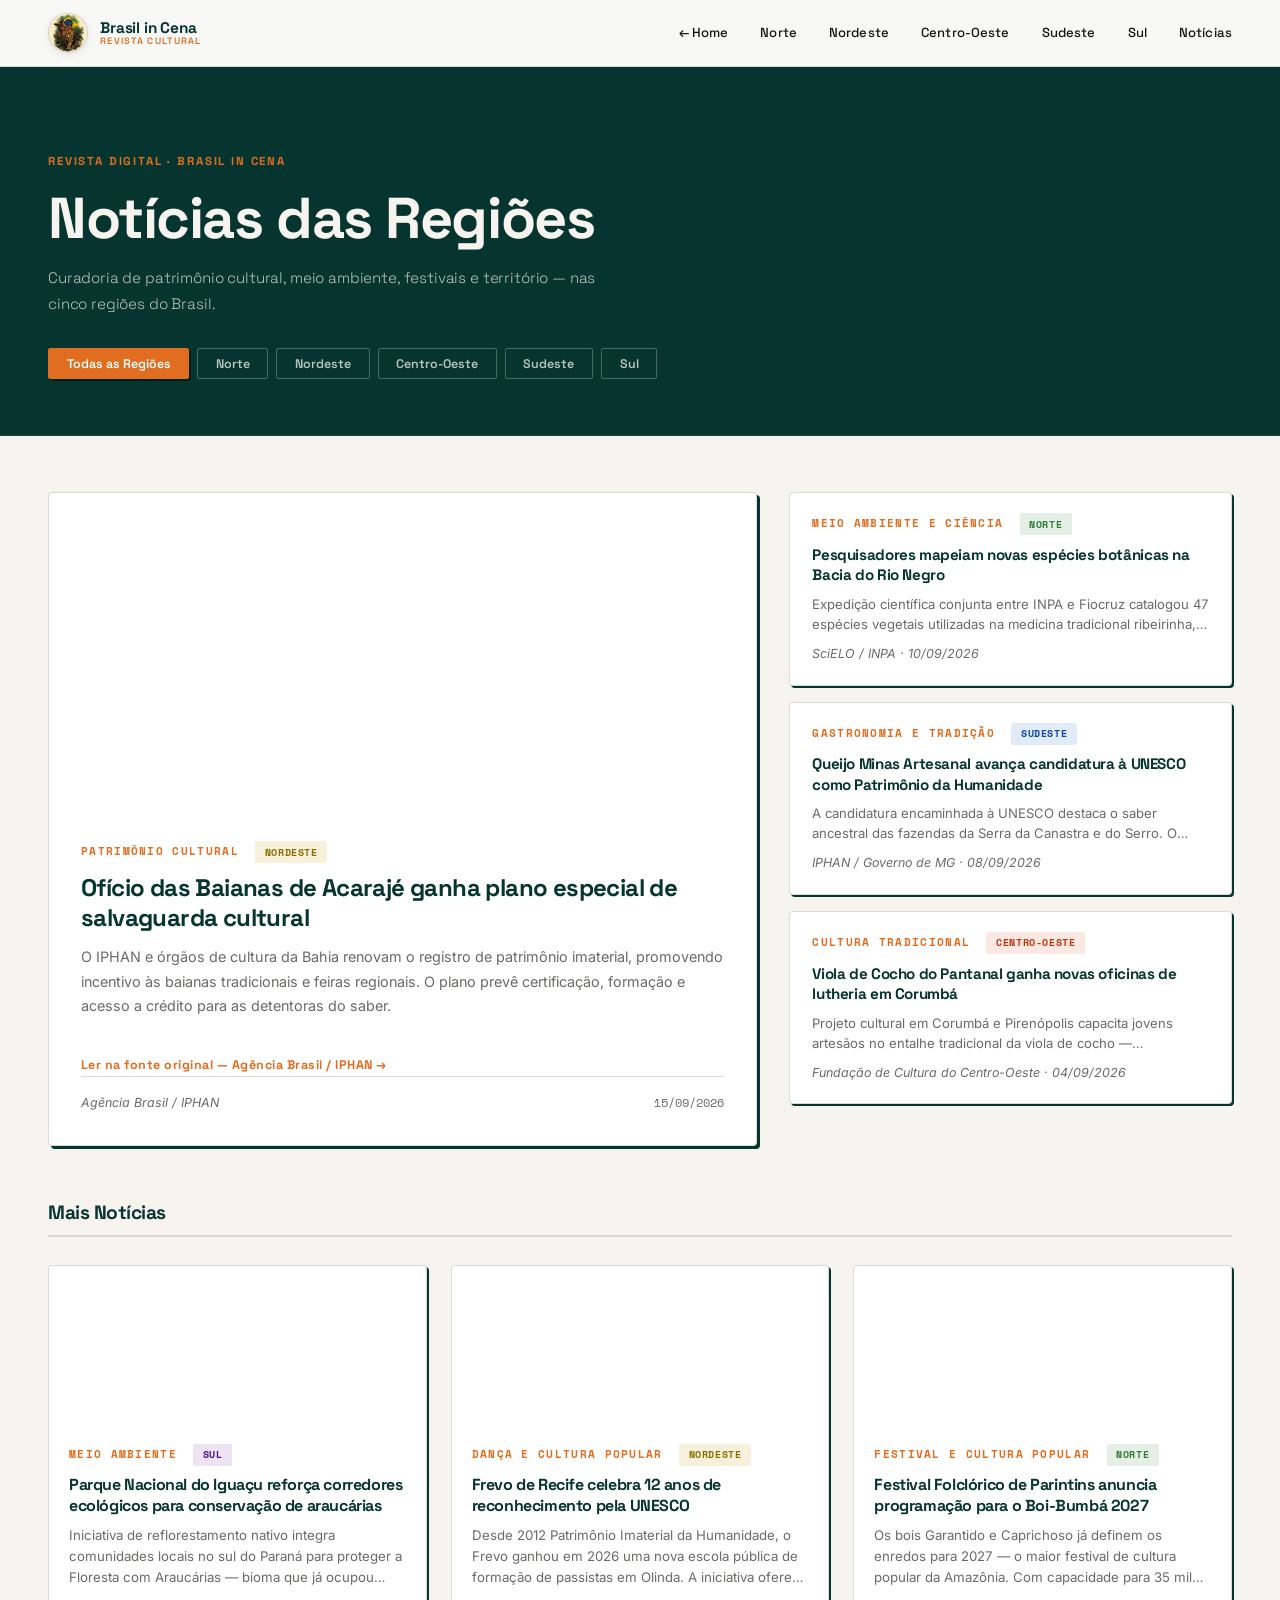
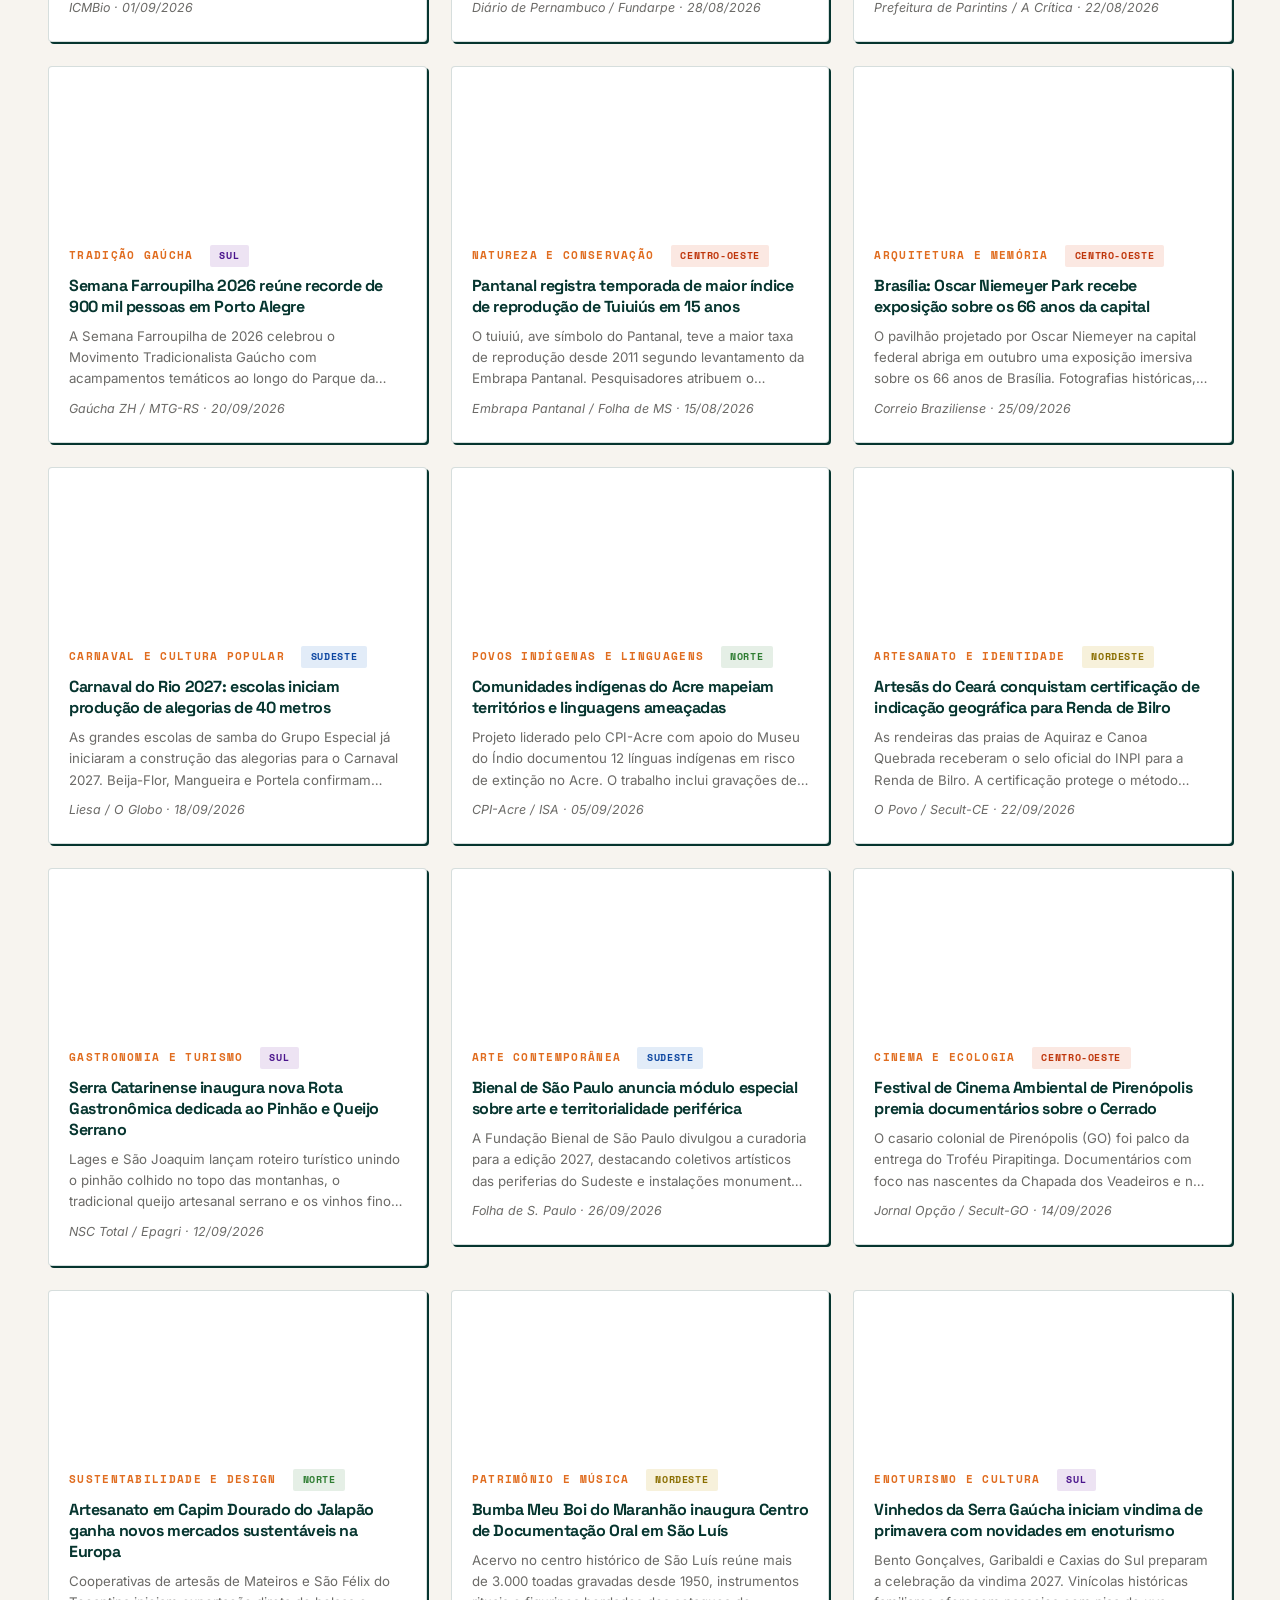
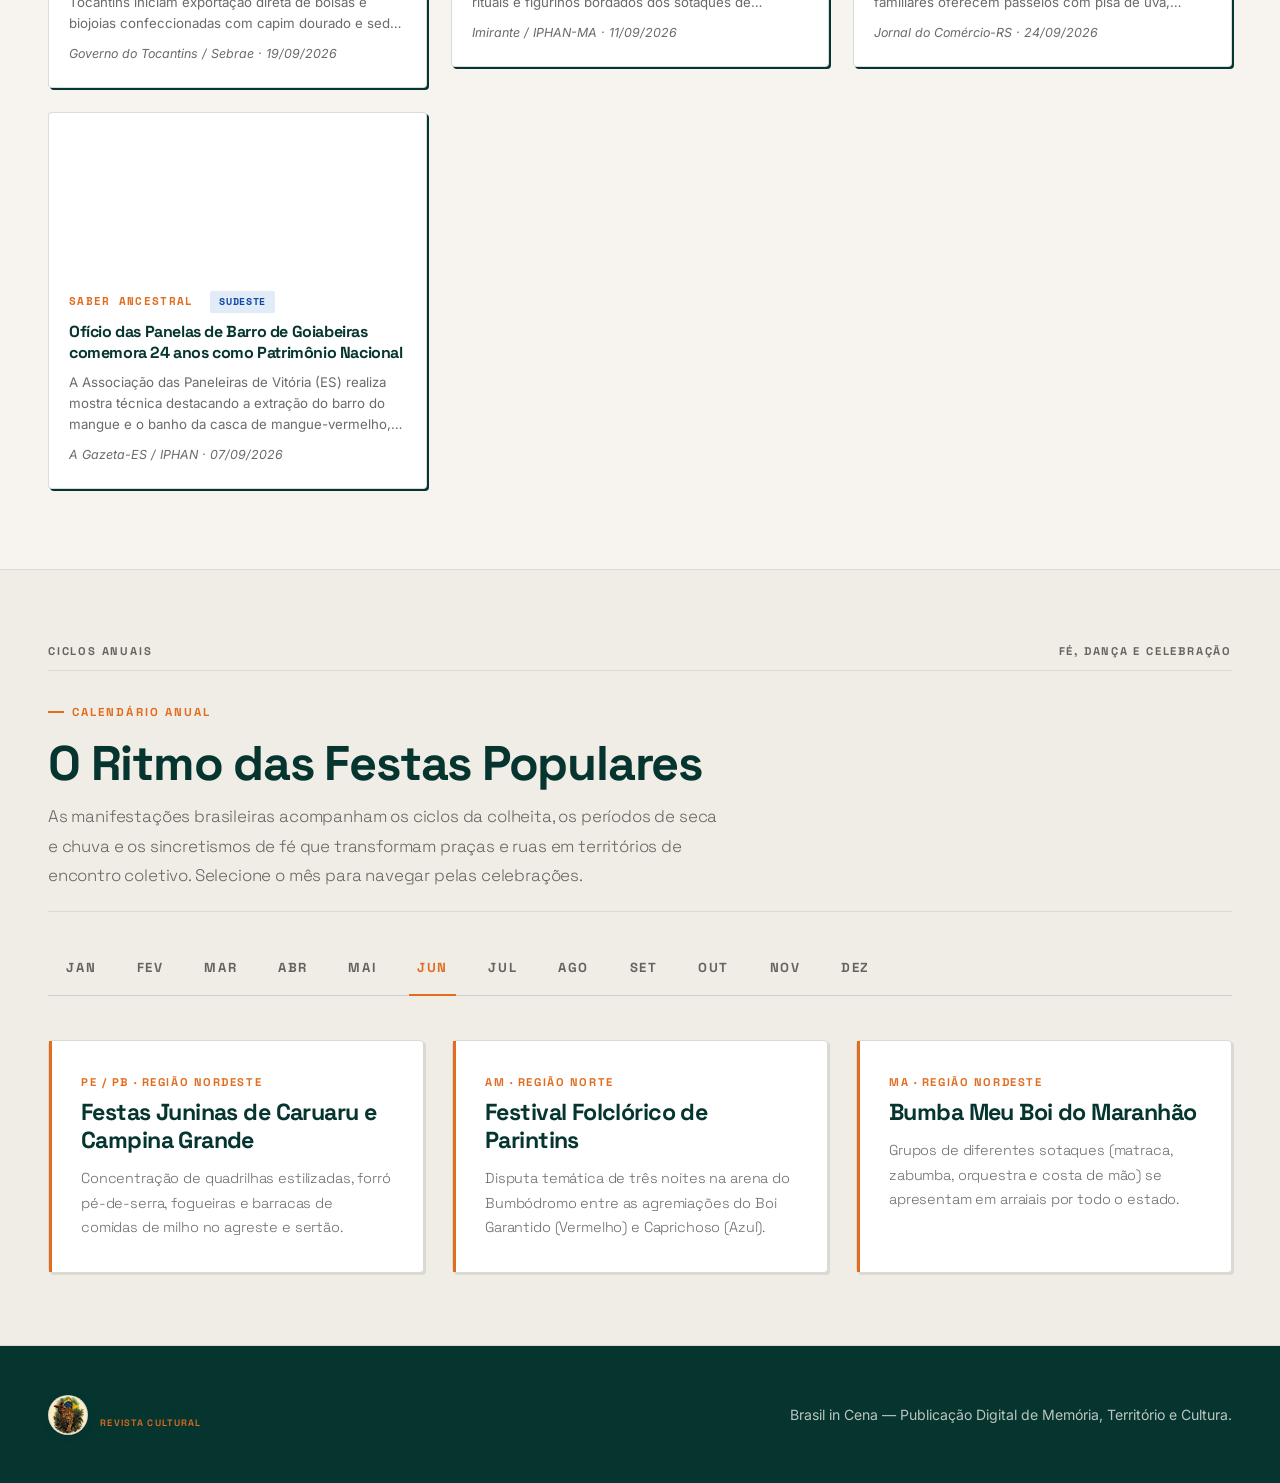
==== noticias.html @ f86ec86a "feat: integra audios reais no Ensaio Sonoro, refina estetica editorial e limpa arquivos obsoletos" ====
<!DOCTYPE html>
<html lang="pt-BR">
<head>
    <meta charset="UTF-8">
    <meta name="viewport" content="width=device-width, initial-scale=1.0">
    <title>Notícias Regionais — Brasil in Cena</title>
    <meta name="description" content="Curadoria de notícias sobre cultura, patrimônio imaterial, natureza e território nas 5 regiões do Brasil.">

    <link rel="preconnect" href="https://fonts.googleapis.com">
    <link rel="preconnect" href="https://fonts.gstatic.com" crossorigin>
    <link href="https://fonts.googleapis.com/css2?family=Inter:ital,wght@0,300;0,400;0,500;0,600;1,400&family=Newsreader:ital,opsz,wght@0,6..72,400;0,6..72,500;0,6..72,600;0,6..72,700;1,6..72,400;1,6..72,600&family=Space+Grotesk:wght@400;500;600;700&family=Space+Mono:ital,wght@0,400;0,700;1,400&display=swap" rel="stylesheet">

    <link rel="stylesheet" href="css/main.css">
    <style>
        /* ── Estilos específicos da página de Notícias ── */
        .noticias-hero {
            background-color: var(--color-darkgreen);
            color: var(--color-offwhite);
            padding: 5rem 0 3.5rem;
            border-bottom: 1px solid rgba(255,255,255,0.08);
        }
        .noticias-hero .kicker { color: var(--color-accent); }
        .noticias-hero h1 {
            font-family: var(--font-serif);
            font-size: clamp(2.4rem, 4.5vw, 3.8rem);
            font-weight: 400;
            line-height: 1.05;
            margin: 0.5rem 0 1rem;
        }
        .noticia-card-hero h2 {
            font-family: var(--font-serif);
            font-size: 1.6rem;
            font-weight: 500;
            color: var(--color-darkgreen);
            line-height: 1.25;
            margin-bottom: 0.8rem;
        }
        .noticia-card h3 {
            font-family: var(--font-serif);
            font-size: 1.25rem;
            font-weight: 500;
            color: var(--color-darkgreen);
            line-height: 1.3;
            margin-bottom: 0.6rem;
        }
        .noticias-hero p { color: var(--text-muted-light); max-width: 580px; line-height: 1.7; }

        /* Filtros */
        .filter-bar {
            display: flex;
            gap: 0.5rem;
            flex-wrap: wrap;
            margin-top: 2rem;
        }
        .filter-btn {
            padding: 0.4rem 1.1rem;
            border-radius: var(--radius-sm);
            border: 1px solid rgba(255,255,255,0.25);
            background: transparent;
            color: var(--text-muted-light);
            font-family: var(--font-heading);
            font-size: 0.78rem;
            font-weight: 600;
            cursor: pointer;
            transition: all var(--transition-fast);
        }
        .filter-btn:hover,
        .filter-btn.active {
            background: var(--color-accent);
            border-color: var(--color-accent);
            color: #fff;
            box-shadow: 2px 2px 0 rgba(0,0,0,0.4);
        }

        /* Grid de notícias */
        .noticias-main { padding: 3.5rem 0 5rem; }

        .noticias-destaque-grid {
            display: grid;
            grid-template-columns: 1.6fr 1fr;
            gap: 2rem;
            margin-bottom: 3.5rem;
        }

        /* Card destaque grande */
        .noticia-card-hero {
            background: var(--color-white);
            border-radius: var(--radius-card);
            overflow: hidden;
            border: var(--border-tactile);
            box-shadow: var(--shadow-tactile);
            transition: all var(--transition-fast);
            display: flex;
            flex-direction: column;
        }
        .noticia-card-hero:hover { box-shadow: 6px 6px 0 var(--color-darkgreen); transform: translate(-3px, -3px); }
        .noticia-card-hero .card-img {
            width: 100%;
            height: 320px;
            object-fit: cover;
        }
        .noticia-card-hero .card-body { padding: 1.75rem 2rem 2rem; flex: 1; display: flex; flex-direction: column; }
        .card-tag {
            font-family: var(--font-mono);
            font-size: 0.68rem;
            font-weight: 700;
            letter-spacing: 0.12em;
            text-transform: uppercase;
            color: var(--color-accent);
            margin-bottom: 0.6rem;
        }
        .card-region-badge {
            display: inline-block;
            padding: 0.15rem 0.6rem;
            border-radius: var(--radius-sm);
            font-family: var(--font-mono);
            font-size: 0.65rem;
            font-weight: 700;
            letter-spacing: 0.06em;
            text-transform: uppercase;
            margin-left: 0.5rem;
            vertical-align: middle;
        }
        .noticia-card-hero h2 {
            font-size: 1.5rem;
            color: var(--color-darkgreen);
            line-height: 1.25;
            margin-bottom: 0.8rem;
        }
        .noticia-card-hero p {
            font-size: 0.9rem;
            color: var(--text-muted-dark);
            line-height: 1.7;
            flex: 1;
            margin-bottom: 1.25rem;
        }
        .card-footer-meta {
            display: flex;
            align-items: center;
            justify-content: space-between;
            border-top: 1px solid var(--color-border-light);
            padding-top: 1rem;
            margin-top: auto;
        }
        .card-source { font-size: 0.78rem; color: var(--text-muted-dark); font-style: italic; }
        .card-date { font-family: var(--font-mono); font-size: 0.72rem; color: var(--text-muted-dark); }
        .card-link {
            display: inline-flex;
            align-items: center;
            gap: 0.4rem;
            font-family: var(--font-heading);
            font-size: 0.78rem;
            font-weight: 700;
            color: var(--color-accent);
            text-decoration: none;
            letter-spacing: 0.04em;
            margin-top: 1rem;
        }
        .card-link:hover { text-decoration: underline; }

        /* Feed lateral do destaque */
        .noticias-feed-lateral { display: flex; flex-direction: column; gap: 1rem; }
        .noticia-feed-card {
            background: var(--color-white);
            border: var(--border-tactile);
            border-radius: var(--radius-card);
            padding: 1.25rem 1.4rem;
            box-shadow: var(--shadow-tactile-sm);
            transition: all var(--transition-fast);
            cursor: pointer;
        }
        .noticia-feed-card:hover { border-color: var(--color-accent); box-shadow: 4px 4px 0 var(--color-accent); transform: translate(-2px, -2px); }
        .noticia-feed-card h3 { font-size: 0.95rem; color: var(--color-darkgreen); margin: 0.4rem 0 0.5rem; line-height: 1.35; }
        .noticia-feed-card p { font-size: 0.82rem; color: var(--text-muted-dark); line-height: 1.55; display: -webkit-box; -webkit-line-clamp: 2; -webkit-box-orient: vertical; overflow: hidden; }

        /* Grid de cards secundários */
        .noticias-section-title {
            font-size: 1.2rem;
            color: var(--color-darkgreen);
            border-bottom: 2px solid var(--color-border-light);
            padding-bottom: 0.75rem;
            margin-bottom: 1.75rem;
        }
        .noticias-secondary-grid {
            display: grid;
            grid-template-columns: repeat(auto-fill, minmax(300px, 1fr));
            gap: 1.5rem;
        }
        .noticia-card-sm {
            background: var(--color-white);
            border: var(--border-tactile);
            border-radius: var(--radius-card);
            overflow: hidden;
            box-shadow: var(--shadow-tactile-sm);
            transition: all var(--transition-fast);
        }
        .noticia-card-sm:hover { box-shadow: 5px 5px 0 var(--color-darkgreen); transform: translate(-3px, -3px); }
        .noticia-card-sm .card-img-sm {
            width: 100%;
            height: 160px;
            object-fit: cover;
        }
        .noticia-card-sm .card-body-sm { padding: 1.1rem 1.25rem 1.4rem; }
        .noticia-card-sm h3 { font-size: 1rem; color: var(--color-darkgreen); margin: 0.3rem 0 0.5rem; line-height: 1.3; }
        .noticia-card-sm p { font-size: 0.83rem; color: var(--text-muted-dark); line-height: 1.6; display: -webkit-box; -webkit-line-clamp: 3; -webkit-box-orient: vertical; overflow: hidden; }

        /* Cores por região */
        .badge-norte { background: rgba(46,125,50,0.12); color: #2E7D32; }
        .badge-nordeste { background: rgba(196,155,0,0.14); color: #8a6e00; }
        .badge-centro-oeste { background: rgba(216,67,21,0.12); color: #bf360c; }
        .badge-sudeste { background: rgba(21,101,192,0.12); color: #0d47a1; }
        .badge-sul { background: rgba(106,27,154,0.12); color: #4a148c; }

        /* Estado vazio */
        .empty-state {
            text-align: center;
            padding: 4rem 2rem;
            color: var(--text-muted-dark);
        }

        /* Responsive */
        @media (max-width: 900px) {
            .noticias-destaque-grid { grid-template-columns: 1fr; }
            .noticias-feed-lateral { flex-direction: row; flex-wrap: wrap; }
            .noticia-feed-card { flex: 1 1 260px; }
        }
        @media (max-width: 600px) {
            .noticias-hero { padding: 3.5rem 0 2.5rem; }
            .noticias-hero h1 { font-size: 1.8rem; }
        }
    </style>
</head>
<body class="bg-offwhite">

    <header class="site-header">
        <div class="container header-inner">
            <a href="index.html" class="brand-logo">
                <div class="brand-logo-emblem">
                    <img src="assets/img/logo.jpg" alt="Brasil in Cena">
                </div>
                <div class="brand-logo-text">
                    <span class="brand-name">Brasil in Cena</span>
                    <span class="brand-sub">Revista Cultural</span>
                </div>
            </a>
            <nav class="site-nav">
                <a href="index.html" class="nav-link">← Home</a>
                <a href="regioes/norte.html" class="nav-link">Norte</a>
                <a href="regioes/nordeste.html" class="nav-link">Nordeste</a>
                <a href="regioes/centro-oeste.html" class="nav-link">Centro-Oeste</a>
                <a href="regioes/sudeste.html" class="nav-link">Sudeste</a>
                <a href="regioes/sul.html" class="nav-link">Sul</a>
                <a href="noticias.html" class="nav-link nav-link-btn">Notícias</a>
            </nav>
        </div>
    </header>

    <!-- Hero editorial -->
    <section class="noticias-hero">
        <div class="container">
            <span class="kicker">REVISTA DIGITAL · BRASIL IN CENA</span>
            <h1>Notícias das Regiões</h1>
            <p>Curadoria de patrimônio cultural, meio ambiente, festivais e território — nas cinco regiões do Brasil.</p>

            <!-- Filtros por região -->
            <div class="filter-bar" id="filter-bar">
                <button class="filter-btn active" data-filter="todas">Todas as Regiões</button>
                <button class="filter-btn" data-filter="Norte" style="--btn-color:#2E7D32">Norte</button>
                <button class="filter-btn" data-filter="Nordeste" style="--btn-color:#C49B00">Nordeste</button>
                <button class="filter-btn" data-filter="Centro-Oeste" style="--btn-color:#D84315">Centro-Oeste</button>
                <button class="filter-btn" data-filter="Sudeste" style="--btn-color:#1565C0">Sudeste</button>
                <button class="filter-btn" data-filter="Sul" style="--btn-color:#6A1B9A">Sul</button>
            </div>
        </div>
    </section>

    <!-- Conteúdo principal -->
    <main class="noticias-main">
        <div class="container">
            <!-- Destaque + Feed -->
            <div class="noticias-destaque-grid" id="destaque-section">
                <!-- Preenchido via JS -->
            </div>

            <!-- Grid de demais notícias -->
            <h2 class="noticias-section-title" id="secondary-title">Mais Notícias</h2>
            <div class="noticias-secondary-grid" id="secondary-grid">
                <!-- Preenchido via JS -->
            </div>
        </div>
    </main>

    <!-- CALENDÁRIO ANUAL DE FESTAS E MANIFESTAÇÕES (MOVIDO DA HOME) -->
    <section id="calendario" class="events-calendar-section" style="padding: 4.5rem 0; border-top: 1px solid var(--color-border-light); background-color: var(--color-offwhite-warm);">
        <div class="container">
            <div class="section-header-editorial">
                <div class="editorial-folio">
                    <span>CICLOS ANUAIS</span>
                    <span>FÉ, DANÇA E CELEBRAÇÃO</span>
                </div>
                <span class="editorial-kicker">Calendário Anual</span>
                <h2 class="section-main-title">O Ritmo das Festas Populares</h2>
                <p class="section-lead-text">
                    As manifestações brasileiras acompanham os ciclos da colheita, os períodos de seca e chuva e os sincretismos de fé que transformam praças e ruas em territórios de encontro coletivo. Selecione o mês para navegar pelas celebrações.
                </p>
            </div>

            <!-- Seletor de Meses em Linha Temporal -->
            <div id="months-picker" class="months-picker-bar">
                <!-- Preenchido via JS -->
            </div>

            <!-- Exibição dos Eventos do Mês -->
            <div id="events-display" class="events-display-grid">
                <!-- Preenchido via JS -->
            </div>
        </div>
    </section>

    <footer class="site-footer">
        <div class="container footer-inner">
            <div class="brand-logo">
                <div class="brand-logo-emblem" style="width: 38px; height: 38px;">
                    <img src="assets/img/logo.jpg" alt="Brasil in Cena">
                </div>
                <div class="brand-logo-text">
                    <span class="brand-name">Brasil in Cena</span>
                    <span class="brand-sub">Revista Cultural</span>
                </div>
            </div>
            <div class="footer-text">Brasil in Cena — Publicação Digital de Memória, Território e Cultura.</div>
        </div>
    </footer>

    <script src="data/noticiasData.js"></script>
    <script src="data/brasilData.js"></script>
    <script>
    // ── Mapeamento região → classe badge ──
    const REGION_BADGE = {
        'Norte': 'badge-norte',
        'Nordeste': 'badge-nordeste',
        'Centro-Oeste': 'badge-centro-oeste',
        'Sudeste': 'badge-sudeste',
        'Sul': 'badge-sul'
    };

    function formatDate(dateStr) {
        if (!dateStr) return '';
        const parts = dateStr.split('-');
        if (parts.length !== 3) return dateStr;
        return `${parts[2]}/${parts[1]}/${parts[0]}`;
    }

    function renderDestaque(noticia) {
        const badgeClass = REGION_BADGE[noticia.regiao] || '';
        return `
            <div class="noticia-card-hero">
                <img src="${noticia.imagem}" alt="${noticia.titulo}" class="card-img" loading="eager"
                     onerror="this.src='https://images.unsplash.com/photo-1504674900247-0877df9cc836?q=80&w=1200&auto=format&fit=crop'">
                <div class="card-body">
                    <div>
                        <div class="card-tag">
                            ${noticia.categoria}
                            <span class="card-region-badge ${badgeClass}">${noticia.regiao}</span>
                        </div>
                        <h2>${noticia.titulo}</h2>
                        <p>${noticia.resumo}</p>
                    </div>
                    <a href="${noticia.url}" target="_blank" rel="noopener" class="card-link">
                        Ler na fonte original — ${noticia.fonte} →
                    </a>
                    <div class="card-footer-meta">
                        <span class="card-source">${noticia.fonte}</span>
                        <span class="card-date">${formatDate(noticia.data)}</span>
                    </div>
                </div>
            </div>
        `;
    }

    function renderFeedCard(noticia) {
        const badgeClass = REGION_BADGE[noticia.regiao] || '';
        return `
            <a href="${noticia.url}" target="_blank" rel="noopener" style="text-decoration:none;color:inherit;">
                <div class="noticia-feed-card">
                    <div class="card-tag">
                        ${noticia.categoria}
                        <span class="card-region-badge ${badgeClass}">${noticia.regiao}</span>
                    </div>
                    <h3>${noticia.titulo}</h3>
                    <p>${noticia.resumo}</p>
                    <div class="card-source" style="margin-top:0.6rem;">${noticia.fonte} · ${formatDate(noticia.data)}</div>
                </div>
            </a>
        `;
    }

    function renderSmCard(noticia) {
        const badgeClass = REGION_BADGE[noticia.regiao] || '';
        return `
            <a href="${noticia.url}" target="_blank" rel="noopener" style="text-decoration:none;color:inherit;">
                <div class="noticia-card-sm">
                    <img src="${noticia.imagem}" alt="${noticia.titulo}" class="card-img-sm" loading="lazy"
                         onerror="this.src='https://images.unsplash.com/photo-1504674900247-0877df9cc836?q=80&w=600&auto=format&fit=crop'">
                    <div class="card-body-sm">
                        <div class="card-tag">
                            ${noticia.categoria}
                            <span class="card-region-badge ${badgeClass}">${noticia.regiao}</span>
                        </div>
                        <h3>${noticia.titulo}</h3>
                        <p>${noticia.resumo}</p>
                        <div class="card-source" style="margin-top:0.6rem;">${noticia.fonte} · ${formatDate(noticia.data)}</div>
                    </div>
                </div>
            </a>
        `;
    }

    let allNoticias = [];
    let activeFilter = 'todas';

    function render(filter) {
        activeFilter = filter;
        const filtered = filter === 'todas'
            ? allNoticias
            : allNoticias.filter(n => n.regiao === filter);

        const destaqueEl = document.getElementById('destaque-section');
        const secondaryEl = document.getElementById('secondary-grid');

        if (!filtered || filtered.length === 0) {
            destaqueEl.innerHTML = `<div class="empty-state"><p>Nenhuma notícia disponível para <strong>${filter}</strong> no momento.</p></div>`;
            secondaryEl.innerHTML = '';
            return;
        }

        const destaque = filtered.find(n => n.destaque) || filtered[0];
        const feedCards = filtered.filter(n => n.id !== destaque.id).slice(0, 3);
        const secondaryCards = filtered.filter(n => n.id !== destaque.id).slice(3);

        destaqueEl.innerHTML = `
            ${renderDestaque(destaque)}
            <div class="noticias-feed-lateral">
                ${feedCards.map(renderFeedCard).join('')}
            </div>
        `;

        secondaryEl.innerHTML = secondaryCards.length > 0
            ? secondaryCards.map(renderSmCard).join('')
            : '';

        const secTitle = document.getElementById('secondary-title');
        if (secTitle) secTitle.style.display = secondaryCards.length > 0 ? 'block' : 'none';
    }

    // Filtros
    document.getElementById('filter-bar').addEventListener('click', (e) => {
        const btn = e.target.closest('.filter-btn');
        if (!btn) return;
        document.querySelectorAll('.filter-btn').forEach(b => b.classList.remove('active'));
        btn.classList.add('active');
        render(btn.dataset.filter);
    });

    // Calendário de Eventos
    function initEventsCalendar() {
        const monthPickerBar = document.getElementById('months-picker');
        const eventsDisplay = document.getElementById('events-display');
        if (!monthPickerBar || !eventsDisplay || !window.BRASIL_DATA) return;

        const meses = ["JAN", "FEV", "MAR", "ABR", "MAI", "JUN", "JUL", "AGO", "SET", "OUT", "NOV", "DEZ"];

        monthPickerBar.innerHTML = meses.map((mes, i) => `
            <button class="month-picker-btn ${i === 5 ? 'active' : ''}" data-month="${mes}">${mes}</button>
        `).join('');

        function renderMonthEvents(monthCode) {
            const eventsList = BRASIL_DATA.calendarioEventos[monthCode] || [];
            if (eventsList.length === 0) {
                eventsDisplay.innerHTML = `<p class="modal-text-block" style="padding:2rem;">Nenhuma manifestação cadastrada para este mês.</p>`;
                return;
            }

            eventsDisplay.innerHTML = eventsList.map(ev => `
                <div class="event-editorial-item">
                    <div class="event-location-tag">${ev.estado} · Região ${ev.regiao}</div>
                    <h3 class="event-name-title">${ev.nome}</h3>
                    <p class="event-desc-text">${ev.desc}</p>
                </div>
            `).join('');

            document.querySelectorAll('.month-picker-btn').forEach(btn => {
                if (btn.dataset.month === monthCode) {
                    btn.classList.add('active');
                } else {
                    btn.classList.remove('active');
                }
            });
        }

        document.querySelectorAll('.month-picker-btn').forEach(btn => {
            btn.addEventListener('click', () => {
                renderMonthEvents(btn.dataset.month);
            });
        });

        renderMonthEvents("JUN");
    }

    // Carregar dados
    document.addEventListener('DOMContentLoaded', async () => {
        initEventsCalendar();
        try {
            const res = await fetch('data/noticias.json');
            if (!res.ok) throw new Error('HTTP ' + res.status);
            allNoticias = await res.json();
        } catch (err) {
            console.warn('Usando dados de notícias do arquivo local:', err);
            if (window.NOTICIAS_DATA) {
                allNoticias = window.NOTICIAS_DATA;
            }
        }
        render('todas');
    });
    </script>
</body>
</html>
---- css/main.css ----
@import url('https://fonts.googleapis.com/css2?family=Inter:ital,wght@0,300;0,400;0,500;0,600;1,400&family=Newsreader:ital,opsz,wght@0,6..72,400;0,6..72,500;0,6..72,600;0,6..72,700;1,6..72,400;1,6..72,600;1,6..72,700&family=Space+Grotesk:wght@300;400;500;600;700&family=Space+Mono:ital,wght@0,400;0,700;1,400&display=swap');

/* 
  Brasil in Cena - Sistema de Design Editorial Zine & Território
  Estética: Indie Publishing / Zine Cultural Contemporâneo (Rockyvision & Smooothy)
  Paleta: #F7F4EF · #06352F · #E06D20 · #C8872A
*/

/* ============================================================
   TOKENS / VARIAVEIS
   ============================================================ */
:root {
  /* === Paleta Mestre: Logo + Papel Cartografico === */
  --color-darkgreen: #06352F;
  /* Verde Floresta Fechada (base logo) */
  --color-offwhite: #F7F4EF;
  /* Papel Cru / Marfim */
  --color-offwhite-warm: #F0EDE6;
  /* Creme ligeiramente mais quente */
  --color-canvas: #F7F4EF;
  /* Alias: fundo-tela do site */
  --color-ocre: #C8872A;
  /* Ocre Dourado / Onca (logo) */
  --color-accent: #E06D20;
  /* Terracota Telha / Barroco (destaque) */
  --color-accent-deep: #A34424;
  /* Terracota escuro */
  --color-navy: #132E5C;
  /* Azul Celeste Profundo (astronomia/agua) */
  --color-border-light: #DDD9D2;
  /* Borda pergaminho */
  --color-border-dark: rgba(6, 53, 47, 0.15);
  --color-ink: #2A2318;
  /* Tinta de nanquim quente (textos) */
  --color-white: #ffffff;

  /* Tons de texto */
  --text-dark: #1C1A16;
  /* Quase-preto quente (tinta de imprensa) */
  --text-ink: #2A2318;
  /* Nanquim expressivo para titulos */
  --text-light: #F7F4EF;
  --text-muted-dark: rgba(28, 26, 22, 0.65);
  --text-muted-light: rgba(247, 244, 239, 0.75);

  /* Cores regionais mestre */
  --region-norte: #2A6B45;
  /* Verde Amazonia */
  --region-nordeste: #C47D2B;
  /* Ocre Sertao */
  --region-centro-oeste: #B8532F;
  /* Terracota Cerrado */
  --region-sudeste: #1E3A63;
  /* Azul Atlantico */
  --region-sul: #6B538C;
  /* Violeta Araucaria */

  /* Tipografia Editorial: Newsreader (Impacto/Citações) + Space Grotesk (Subtítulos/Kickers) + Space Mono (Zine/Metadados) + Inter (Corpo) */
  --font-serif: 'Newsreader', Georgia, serif;
  --font-heading: 'Space Grotesk', -apple-system, BlinkMacSystemFont, sans-serif;
  --font-mono: 'Space Mono', monospace;
  --font-body: 'Inter', -apple-system, BlinkMacSystemFont, sans-serif;
  --font-hero: clamp(2.8rem, 5.5vw, 4.8rem);
  --font-hero-serif: clamp(2.8rem, 5.5vw, 4.8rem);
  --font-title: clamp(1.8rem, 2.8vw, 2.6rem);
  --font-body-size: clamp(0.95rem, 1vw + 0.1rem, 1.05rem);
  --font-kicker: 0.72rem;

  /* Espacamentos e layout */
  --container-max: 1240px;
  --space-xs: 0.75rem;
  --space-sm: 1.5rem;
  --space-md: 3rem;
  --space-lg: 5rem;
  --space-xl: 8rem;
  --transition-fast: 0.2s cubic-bezier(0.16, 1, 0.3, 1);
  --transition-smooth: 0.35s cubic-bezier(0.16, 1, 0.3, 1);

  /* Acabamento de Papel Impresso / Zine Reto (2px a 4px) */
  --radius-sm: 2px;
  --radius-card: 4px;
  --radius-btn: 3px;
  --radius-pill: 999px;

  /* Camada de Profundidade Tátil: Borda contrastante 1px + Sombra dura com deslocamento */
  --border-tactile: 1px solid rgba(6, 53, 47, 0.16);
  --shadow-tactile: 3px 3px 0 var(--color-darkgreen);
  --shadow-tactile-sm: 2px 2px 0 var(--color-darkgreen);
  --shadow-tactile-lg: 5px 5px 0 var(--color-darkgreen);
  --shadow-sm: 2px 2px 0 rgba(6, 53, 47, 0.1);
  --shadow-md: 3px 3px 0 rgba(6, 53, 47, 0.15);
  --shadow-lg: 5px 5px 0 rgba(6, 53, 47, 0.2);
}

/* ============================================================
   RESET
   ============================================================ */
*,
*::before,
*::after {
  box-sizing: border-box;
  margin: 0;
  padding: 0;
}

html {
  scroll-behavior: smooth;
  font-size: 16px;
  -webkit-text-size-adjust: 100%;
}

body {
  font-family: var(--font-body);
  font-size: var(--font-body-size);
  line-height: 1.65;
  -webkit-font-smoothing: antialiased;
  -moz-osx-font-smoothing: grayscale;
  background-color: var(--color-offwhite);
  color: var(--text-dark);
  overflow-x: hidden;
}

img {
  display: block;
  max-width: 100%;
}

a {
  color: inherit;
}

button {
  font-family: var(--font-heading);
  cursor: pointer;
  border: none;
  background: none;
}

/* Background */
.bg-offwhite {
  background-color: var(--color-offwhite);
  color: var(--text-dark);
}

.bg-darkgreen {
  background-color: var(--color-darkgreen);
  color: var(--text-light);
}

.bg-white {
  background-color: var(--color-white);
  color: var(--text-dark);
}

/* Container */
.container {
  width: 100%;
  max-width: var(--container-max);
  margin: 0 auto;
  padding: 0 1.75rem;
}

/* Tipografia Editorial */
h1,
h2,
h3,
h4,
h5 {
  font-family: var(--font-heading);
  font-weight: 700;
  line-height: 1.1;
  letter-spacing: -0.025em;
}

.editorial-serif {
  font-family: var(--font-serif) !important;
  font-weight: 400;
  letter-spacing: -0.015em;
}

.editorial-italic {
  font-family: var(--font-serif);
  font-style: italic;
  font-weight: 400;
}

.editorial-kicker {
  font-family: var(--font-heading);
  font-weight: 700;
  text-transform: uppercase;
  letter-spacing: 0.18em;
  font-size: 0.72rem;
  color: var(--color-accent);
  display: inline-flex;
  align-items: center;
  gap: 0.5rem;
  margin-bottom: 0.6rem;
}

.editorial-kicker::before {
  content: '';
  display: inline-block;
  width: 16px;
  height: 2px;
  background-color: currentColor;
}

.editorial-folio {
  font-family: var(--font-heading);
  font-size: 0.7rem;
  font-weight: 700;
  letter-spacing: 0.16em;
  text-transform: uppercase;
  color: var(--text-muted-dark);
  border-bottom: 1px solid var(--color-border-light);
  padding-bottom: 0.6rem;
  margin-bottom: 1.5rem;
  display: flex;
  justify-content: space-between;
  align-items: center;
}

.kicker {
  font-family: var(--font-heading);
  font-weight: 700;
  text-transform: uppercase;
  letter-spacing: 0.16em;
  font-size: var(--font-kicker);
  color: var(--color-accent);
  display: inline-block;
  margin-bottom: 0.6rem;
}

/* ============================================================
   HEADER
   ============================================================ */
.site-header {
  position: sticky;
  top: 0;
  z-index: 1000;
  padding: 0.8rem 0;
  border-bottom: 1px solid var(--color-border-light);
  background-color: rgba(248, 248, 246, 0.96);
  backdrop-filter: blur(20px);
  -webkit-backdrop-filter: blur(20px);
  transition: box-shadow var(--transition-fast);
}

.header-inner {
  display: flex;
  justify-content: space-between;
  align-items: center;
  gap: 1.5rem;
}

.brand-logo {
  display: inline-flex;
  align-items: center;
  gap: 0.75rem;
  text-decoration: none;
  max-width: fit-content;
  transition: opacity var(--transition-fast);
}

.brand-logo:hover {
  opacity: 0.88;
}

.brand-logo-emblem {
  width: 40px;
  height: 40px;
  min-width: 40px;
  min-height: 40px;
  max-width: 40px;
  max-height: 40px;
  border-radius: 50%;
  overflow: hidden;
  border: 1.5px solid rgba(12, 35, 30, 0.16);
  box-shadow: 0 2px 8px rgba(0, 0, 0, 0.08);
  flex-shrink: 0;
  background-color: #FAF7F2;
  transition: transform 0.3s ease;
}

.brand-logo:hover .brand-logo-emblem {
  transform: scale(1.04);
}

.brand-logo-emblem img {
  width: 100%;
  height: 100%;
  object-fit: cover;
  object-position: center;
  display: block;
}

/* Fallback para tags de imagem diretas dentro de .brand-logo */
.brand-logo>img {
  width: 40px;
  height: 40px;
  max-width: 40px;
  max-height: 40px;
  border-radius: 50%;
  object-fit: cover;
  object-position: center;
  display: block;
  border: 1.5px solid rgba(12, 35, 30, 0.16);
  flex-shrink: 0;
}

.brand-logo-text {
  display: flex;
  flex-direction: column;
  line-height: 1.15;
}

.brand-name {
  font-family: var(--font-heading);
  font-size: 0.96rem;
  font-weight: 700;
  letter-spacing: -0.01em;
  color: var(--color-darkgreen);
}

.brand-sub {
  font-family: var(--font-heading);
  font-size: 0.58rem;
  font-weight: 600;
  letter-spacing: 0.14em;
  text-transform: uppercase;
  color: var(--color-accent);
}

.site-nav {
  display: flex;
  align-items: center;
  gap: 2rem;
}

/* Nav link base */
.nav-link {
  text-decoration: none;
  font-family: var(--font-heading);
  font-weight: 500;
  font-size: 0.82rem;
  color: #141414;
  transition: color var(--transition-fast);
  white-space: nowrap;
  letter-spacing: 0.01em;
  position: relative;
}

.nav-link:hover {
  color: var(--color-accent);
}

/* Estilo catalogo: nome + expoente numerico */
.nav-catalog {
  display: inline-flex;
  align-items: flex-start;
  gap: 0.05em;
}

.nav-sup {
  font-family: var(--font-heading);
  font-size: 0.6em;
  font-weight: 700;
  letter-spacing: 0.02em;
  color: var(--color-accent);
  opacity: 0.75;
  vertical-align: super;
  line-height: 1;
  transition: opacity var(--transition-fast);
}

.nav-catalog:hover .nav-sup {
  opacity: 1;
}

/* Botao pill minimalista Atlas 3D */
.nav-atlas-pill {
  border: 1px solid #141414;
  padding: 0.38rem 1.05rem;
  border-radius: 99px;
  background-color: transparent;
  color: #141414 !important;
  font-weight: 600;
  font-size: 0.8rem;
  letter-spacing: 0.04em;
  transition: all var(--transition-smooth);
}

.nav-atlas-pill:hover {
  background-color: #141414;
  color: #f8f8f6 !important;
}

/* Mobile toggle */
.nav-mobile-toggle {
  display: none;
  flex-direction: column;
  gap: 5px;
  cursor: pointer;
  padding: 0.4rem;
  background: none;
  border: none;
}

.nav-mobile-toggle span {
  display: block;
  width: 22px;
  height: 1.5px;
  background: #141414;
  transition: all var(--transition-fast);
}

@media (max-width: 900px) {
  .nav-mobile-toggle {
    display: flex;
  }

  .site-nav {
    display: none;
    position: absolute;
    top: 100%;
    left: 0;
    right: 0;
    background: rgba(248, 248, 246, 0.98);
    border-bottom: 1px solid var(--color-border-light);
    flex-direction: column;
    gap: 0;
    padding: 1rem 1.75rem 1.5rem;
    backdrop-filter: blur(20px);
  }

  .site-nav.is-open {
    display: flex;
  }

  .site-nav .nav-link {
    padding: 0.65rem 0;
    border-bottom: 1px solid var(--color-border-light);
    width: 100%;
    font-size: 0.95rem;
  }

  .site-nav .nav-atlas-pill {
    margin-top: 0.75rem;
    display: inline-block;
    width: auto;
  }
}

/* ============================================================
   SECTION STRUCTURE
   ============================================================ */
.section-padding {
  padding: var(--space-lg) 0;
}

.section-header-editorial {
  margin-bottom: 2.5rem;
  padding-bottom: 1.25rem;
  border-bottom: 1px solid var(--color-border-light);
}

.section-title-editorial {
  font-family: var(--font-serif);
  font-size: var(--font-title);
  font-weight: 500;
  color: var(--text-dark);
  margin-top: 0.35rem;
  line-height: 1.15;
}

/* ============================================================
   BUTTONS
   ============================================================ */
.btn-editorial {
  display: inline-flex;
  align-items: center;
  justify-content: center;
  gap: 0.5rem;
  padding: 0.8rem 1.8rem;
  font-family: var(--font-heading);
  font-weight: 600;
  font-size: 0.82rem;
  letter-spacing: 0.04em;
  text-decoration: none;
  border-radius: var(--radius-btn);
  cursor: pointer;
  transition: all var(--transition-smooth);
  border: none;
  white-space: nowrap;
}

.btn-primary {
  background-color: var(--color-darkgreen);
  color: var(--color-offwhite);
  border: 1.5px solid var(--color-darkgreen);
  box-shadow: var(--shadow-sm);
}

.btn-primary:hover {
  background-color: var(--color-accent);
  border-color: var(--color-accent);
  color: #fff;
  transform: translateY(-2px);
  box-shadow: 0 8px 20px rgba(224, 109, 32, 0.3);
}

.btn-outline {
  background-color: transparent;
  color: var(--color-darkgreen);
  border: 1.5px solid var(--color-darkgreen);
}

.btn-outline:hover {
  background-color: var(--color-darkgreen);
  color: var(--color-offwhite);
  transform: translateY(-2px);
}

.btn-hero-primary {
  background-color: var(--color-accent);
  color: #fff;
  border: 1.5px solid var(--color-accent);
  box-shadow: 0 8px 20px rgba(224, 109, 32, 0.3);
}

.btn-hero-primary:hover {
  background-color: #c85c18;
  border-color: #c85c18;
  transform: translateY(-2px);
  box-shadow: 0 12px 28px rgba(224, 109, 32, 0.4);
}

.btn-hero-outline {
  background-color: transparent;
  color: var(--color-offwhite);
  border: 1.5px solid rgba(247, 244, 239, 0.35);
}

.btn-hero-outline:hover {
  background-color: rgba(247, 244, 239, 0.08);
  border-color: var(--color-offwhite);
  transform: translateY(-2px);
}

/* ============================================================
   HOME HERO — ABERTURA PANORÂMICA EDITORIAL COM DEGRADÊ
   ============================================================ */
.hero-panoramic-cover {
  position: relative;
  min-height: 88vh;
  display: flex;
  align-items: center;
  justify-content: center;
  overflow: hidden;
  background-color: var(--color-darkgreen);
  border-bottom: 1px solid var(--color-border-dark);
}

.hero-bg-overlay {
  position: absolute;
  inset: 0;
  background-image:
    linear-gradient(to right, rgba(6, 53, 47, 0.97) 0%, rgba(6, 53, 47, 0.88) 35%, rgba(6, 53, 47, 0.52) 70%, rgba(6, 53, 47, 0.2) 100%),
    linear-gradient(to top, rgba(6, 53, 47, 0.95) 0%, rgba(6, 53, 47, 0.15) 55%, rgba(6, 53, 47, 0.6) 100%),
    url('../assets/img/hero_brasil.jpg');
  background-size: cover;
  background-position: center right;
  background-repeat: no-repeat;
  pointer-events: none;
}

.hero-content-relative {
  position: relative;
  z-index: 2;
  width: 100%;
  padding: 5rem 0 4rem;
}

.hero-publication-bar {
  display: flex;
  align-items: center;
  gap: 0.75rem;
  font-family: var(--font-heading);
  font-size: 0.72rem;
  font-weight: 700;
  letter-spacing: 0.18em;
  text-transform: uppercase;
  color: var(--color-accent);
  padding-bottom: 1.25rem;
  margin-bottom: 2.75rem;
  border-bottom: 1px solid rgba(247, 244, 239, 0.16);
  flex-wrap: wrap;
}

.pub-mark {
  color: var(--color-offwhite);
  font-weight: 800;
  letter-spacing: 0.15em;
}

.pub-sep {
  color: rgba(247, 244, 239, 0.3);
}

.pub-folio {
  color: var(--color-accent);
  font-weight: 600;
}

.pub-issue {
  color: rgba(247, 244, 239, 0.65);
}

.home-hero-narrative-overlay {
  max-width: 780px;
}

.hero-kicker-glow {
  color: var(--color-accent) !important;
  font-family: var(--font-heading);
  font-weight: 700;
  letter-spacing: 0.16em;
}

.hero-editorial-title {
  font-family: var(--font-heading) !important;
  font-size: clamp(2.6rem, 5.2vw, 4.4rem) !important;
  font-weight: 700 !important;
  line-height: 1.04;
  letter-spacing: -0.03em;
  color: #FFFFFF !important;
  margin-top: 0.75rem;
  margin-bottom: 1.5rem;
  text-shadow: 0 2px 16px rgba(0, 0, 0, 0.35);
}

.hero-editorial-italic {
  font-style: italic;
  font-family: var(--font-heading);
  color: var(--color-ocre) !important;
  font-weight: 700;
}

.hero-editorial-lead {
  font-family: var(--font-heading) !important;
  font-size: clamp(1.05rem, 1.4vw, 1.22rem) !important;
  line-height: 1.75;
  color: #E6E2D8 !important;
  max-width: 640px;
  margin-bottom: 2.5rem;
  font-weight: 300 !important;
  letter-spacing: -0.01em;
  text-shadow: 0 1px 8px rgba(0, 0, 0, 0.3);
}

.hero-actions-row {
  display: flex;
  align-items: center;
  justify-content: space-between;
  flex-wrap: wrap;
  gap: 2rem;
  padding-top: 1.5rem;
  border-top: 1px solid rgba(247, 244, 239, 0.16);
}

.hero-scroll-cue {
  display: inline-flex;
  align-items: center;
}

.hero-scroll-link {
  display: inline-flex;
  align-items: center;
  gap: 0.85rem;
  text-decoration: none;
  font-family: var(--font-heading);
  font-size: 0.8rem;
  font-weight: 700;
  letter-spacing: 0.14em;
  text-transform: uppercase;
  color: #FFFFFF;
  transition: all var(--transition-fast);
}

.hero-scroll-link .cue-line {
  display: inline-block;
  width: 2.6rem;
  height: 2px;
  background-color: var(--color-accent);
  transition: width var(--transition-fast);
}

.hero-scroll-link .cue-arrow {
  color: var(--color-accent);
  font-size: 1.15rem;
  transform: translateY(0);
  transition: transform var(--transition-fast);
}

.hero-scroll-link:hover .cue-line {
  width: 3.6rem;
}

.hero-scroll-link:hover .cue-arrow {
  transform: translateY(3px);
}

.hero-expedition-badge {
  display: flex;
  align-items: center;
  gap: 0.85rem;
  font-family: var(--font-heading);
  font-size: 0.72rem;
  color: rgba(247, 244, 239, 0.75);
  letter-spacing: 0.06em;
}

.hero-expedition-badge .caption-num {
  font-weight: 700;
  color: var(--color-accent);
}

.hero-expedition-badge .caption-coord {
  font-variant-numeric: tabular-nums;
  opacity: 0.8;
}

/* ============================================================
   EXPLORADOR GEOGRAFICO (GLOBO + PREVIEW)
   ============================================================ */
.explorer-section {
  padding: var(--space-lg) 0;
  background-color: var(--color-offwhite);
}

.explorer-grid {
  display: grid;
  grid-template-columns: 1fr 1fr;
  gap: 2rem;
  align-items: start;
}

.globe-wrapper-3d {
  position: relative;
  width: 100%;
  height: 500px;
  background-color: var(--color-darkgreen);
  border-radius: var(--radius-card);
  overflow: hidden;
  box-shadow: var(--shadow-xl);
}

#globe-container-3d {
  width: 100%;
  height: 100%;
}

.globe-overlay-hint {
  position: absolute;
  bottom: 1.25rem;
  left: 50%;
  transform: translateX(-50%);
  background: rgba(6, 53, 47, 0.9);
  backdrop-filter: blur(6px);
  padding: 0.45rem 1.1rem;
  border-radius: var(--radius-btn);
  border: 1px solid var(--color-border-dark);
  color: var(--color-offwhite);
  font-family: var(--font-heading);
  font-size: 0.72rem;
  letter-spacing: 0.05em;
  pointer-events: none;
  z-index: 5;
  white-space: nowrap;
}

/* Tooltip flutuante do globo */
.globe-tooltip {
  position: absolute;
  background: rgba(12, 36, 31, 0.95);
  backdrop-filter: blur(10px);
  padding: 0.75rem 1.1rem;
  border-radius: 10px;
  border: 1px solid rgba(224, 109, 32, 0.4);
  color: var(--color-offwhite);
  font-family: var(--font-body);
  font-size: 0.85rem;
  line-height: 1.5;
  pointer-events: none;
  z-index: 20;
  box-shadow: 0 10px 30px rgba(0, 0, 0, 0.4);
}

/* Botão de reset do globo */
.globe-reset-btn {
  position: absolute;
  top: 1.25rem;
  left: 1.25rem;
  background: rgba(247, 244, 239, 0.15);
  backdrop-filter: blur(8px);
  border: 1px solid rgba(247, 244, 239, 0.25);
  border-radius: var(--radius-btn);
  color: var(--color-offwhite);
  font-family: var(--font-heading);
  font-size: 0.75rem;
  font-weight: 600;
  padding: 0.45rem 1rem;
  cursor: pointer;
  z-index: 10;
  display: inline-flex;
  align-items: center;
  gap: 0.4rem;
  transition: all var(--transition-fast);
}

.globe-reset-btn:hover {
  background: var(--color-accent);
  border-color: var(--color-accent);
  transform: translateY(-2px);
  box-shadow: 0 6px 16px rgba(224, 109, 32, 0.4);
}

.region-color-legend {
  display: flex;
  gap: 1rem;
  flex-wrap: wrap;
  margin-top: 1rem;
}

.legend-item {
  display: flex;
  align-items: center;
  gap: 0.4rem;
  font-family: var(--font-heading);
  font-size: 0.78rem;
  font-weight: 600;
  color: var(--text-dark);
}

.legend-color-dot {
  width: 10px;
  height: 10px;
  border-radius: 50%;
  flex-shrink: 0;
}

.region-preview-card {
  background-color: var(--color-white);
  border: 1px solid var(--color-border-light);
  border-radius: var(--radius-card);
  padding: 2.25rem;
  box-shadow: var(--shadow-md);
  display: flex;
  flex-direction: column;
  position: sticky;
  top: 5rem;
}

.region-preview-name {
  font-size: 2.2rem;
  color: var(--color-darkgreen);
  margin-bottom: 0.2rem;
  margin-top: 0.25rem;
  transition: color var(--transition-smooth);
}

.region-preview-meta {
  font-family: var(--font-heading);
  font-size: 0.8rem;
  font-weight: 600;
  color: var(--text-muted-dark);
  margin-bottom: 1.25rem;
  text-transform: uppercase;
  letter-spacing: 0.06em;
}

.region-preview-body {
  font-size: 0.93rem;
  line-height: 1.7;
  color: var(--text-muted-dark);
  margin-bottom: 1.75rem;
}

.preview-tags-section {
  margin-bottom: 1.25rem;
}

.preview-tags-label {
  font-family: var(--font-heading);
  font-size: 0.7rem;
  font-weight: 700;
  text-transform: uppercase;
  letter-spacing: 0.1em;
  color: var(--text-muted-dark);
  margin-bottom: 0.5rem;
}

.preview-tags-list {
  display: flex;
  flex-wrap: wrap;
  gap: 0.4rem;
}

.tag-item {
  display: inline-block;
  padding: 0.25rem 0.8rem;
  background-color: var(--color-offwhite);
  border: 1px solid var(--color-border-light);
  border-radius: var(--radius-btn);
  font-family: var(--font-heading);
  font-size: 0.75rem;
  font-weight: 500;
  color: var(--text-dark);
  transition: all var(--transition-fast);
}

.tag-item:hover {
  border-color: var(--color-accent);
  color: var(--color-accent);
}

.region-selector-bar {
  display: flex;
  gap: 0.5rem;
  flex-wrap: wrap;
}

.region-chip-btn {
  padding: 0.45rem 1.1rem;
  border-radius: var(--radius-btn);
  border: 1.5px solid var(--color-border-light);
  background-color: transparent;
  font-family: var(--font-heading);
  font-size: 0.8rem;
  font-weight: 600;
  color: var(--text-muted-dark);
  cursor: pointer;
  transition: all var(--transition-fast);
}

.region-chip-btn:hover,
.region-chip-btn.active {
  background-color: var(--color-darkgreen);
  border-color: var(--color-darkgreen);
  color: var(--color-offwhite);
  box-shadow: var(--shadow-sm);
}

.section-main-title {
  font-family: var(--font-serif);
  font-size: clamp(2rem, 3.8vw, 3.2rem);
  font-weight: 400;
  color: var(--color-darkgreen);
  line-height: 1.1;
  margin-top: 0.35rem;
  margin-bottom: 0.75rem;
}

.section-lead-text {
  font-size: 1.05rem;
  line-height: 1.75;
  color: var(--text-muted-dark);
  max-width: 680px;
}

.editorial-link-btn {
  display: inline-flex;
  align-items: center;
  justify-content: center;
  width: 100%;
  padding: 0.85rem 1.5rem;
  background-color: var(--color-darkgreen);
  color: var(--color-offwhite);
  font-family: var(--font-heading);
  font-size: 0.78rem;
  font-weight: 700;
  letter-spacing: 0.08em;
  text-transform: uppercase;
  text-decoration: none;
  border-radius: 4px;
  transition: all var(--transition-fast);
}

.editorial-link-btn:hover {
  background-color: var(--color-accent);
  color: #fff;
  transform: translateY(-2px);
  box-shadow: 0 6px 18px rgba(224, 109, 32, 0.3);
}

/* ============================================================
   CADERNOS REGIONAIS — OS CINCO CAPÍTULOS (RITMO EDITORIAL)
   ============================================================ */
.regional-chapters-section {
  padding: var(--space-xl) 0;
  background-color: var(--color-offwhite-warm);
  border-top: 1px solid var(--color-border-light);
  border-bottom: 1px solid var(--color-border-light);
}

.chapters-editorial-flow {
  display: flex;
  flex-direction: column;
  gap: 5.5rem;
  margin-top: 3.5rem;
}

.chapter-item {
  position: relative;
  padding-bottom: 4rem;
  border-bottom: 1px solid rgba(6, 53, 47, 0.12);
}

.chapter-item:last-child {
  border-bottom: none;
  padding-bottom: 0;
}

/* Variação 1: Formato Panorâmico (Norte, Sul) */
.chapter-grid-hero {
  display: grid;
  grid-template-columns: 1.15fr 0.85fr;
  gap: 3.5rem;
  align-items: center;
}

/* Variação 2: Formato Assimétrico Invertido (Nordeste) */
.chapter-grid-asym {
  display: grid;
  grid-template-columns: 0.9fr 1.1fr;
  gap: 3.5rem;
  align-items: center;
}

/* Variação 3: Formato Panorâmica Ampla (Centro-Oeste) */
.chapter-grid-panorama {
  display: grid;
  grid-template-columns: 1.1fr 0.9fr;
  gap: 3.5rem;
  align-items: center;
}

/* Variação 4: Split Dupla Página (Sudeste) */
.chapter-grid-split {
  display: grid;
  grid-template-columns: 0.95fr 1.05fr;
  gap: 3.5rem;
  align-items: center;
}

.chapter-media-wrap {
  position: relative;
  overflow: hidden;
  border-radius: 4px;
  background-color: #e5e1d8;
}

.chapter-img {
  width: 100%;
  height: 420px;
  object-fit: cover;
  display: block;
  transition: transform 0.7s cubic-bezier(0.16, 1, 0.3, 1);
}

.chapter-item:hover .chapter-img {
  transform: scale(1.025);
}

.chapter-media-meta {
  position: absolute;
  bottom: 0.85rem;
  left: 0.85rem;
  right: 0.85rem;
  display: flex;
  justify-content: space-between;
  align-items: center;
  gap: 0.5rem;
}

.chapter-tag {
  display: inline-block;
  padding: 0.25rem 0.75rem;
  border-radius: 2px;
  font-family: var(--font-heading);
  font-size: 0.68rem;
  font-weight: 700;
  letter-spacing: 0.12em;
  text-transform: uppercase;
  color: #fff;
}

.chapter-geo {
  font-family: var(--font-heading);
  font-size: 0.68rem;
  color: #fff;
  background: rgba(6, 53, 47, 0.82);
  padding: 0.25rem 0.65rem;
  backdrop-filter: blur(6px);
  border-radius: 2px;
}

.chapter-text-block {
  display: flex;
  flex-direction: column;
}

.chapter-index {
  font-family: var(--font-serif);
  font-size: 3.2rem;
  font-weight: 300;
  line-height: 1;
  color: rgba(6, 53, 47, 0.18);
  margin-bottom: -0.5rem;
}

.chapter-title {
  font-size: var(--font-chapter-title);
  color: var(--color-darkgreen);
  line-height: 1.15;
  margin-bottom: 1.25rem;
  font-weight: 500;
}

.chapter-desc {
  font-size: 1.02rem;
  line-height: 1.75;
  color: var(--text-muted-dark);
  margin-bottom: 1.75rem;
}

.chapter-territory-notes {
  display: flex;
  flex-direction: column;
  gap: 0.4rem;
  padding: 1rem 0;
  margin-bottom: 2rem;
  border-top: 1px solid var(--color-border-light);
  border-bottom: 1px solid var(--color-border-light);
  font-size: 0.85rem;
  color: var(--text-muted-dark);
  font-family: var(--font-body);
}

.chapter-territory-notes strong {
  font-family: var(--font-heading);
  color: var(--color-darkgreen);
  font-size: 0.8rem;
  text-transform: uppercase;
  letter-spacing: 0.05em;
}

.chapter-read-link {
  display: inline-flex;
  align-items: center;
  gap: 0.6rem;
  font-family: var(--font-heading);
  font-size: 0.8rem;
  font-weight: 700;
  letter-spacing: 0.12em;
  text-transform: uppercase;
  text-decoration: none;
  padding: 0.6rem 0;
  border-bottom: 2px solid currentColor;
  width: fit-content;
  transition: all var(--transition-fast);
}

.chapter-read-link:hover {
  gap: 0.9rem;
  opacity: 0.85;
}

.chapter-read-link .link-arrow {
  transition: transform var(--transition-fast);
}

.chapter-read-link:hover .link-arrow {
  transform: translateX(4px);
}

/* ============================================================
   STICKY EXHIBITION (CULTURAS)
   ============================================================ */
.sticky-exhibition-section {
  background-color: var(--color-darkgreen);
  color: var(--text-light);
}

.sticky-exhibition-layout {
  display: grid;
  grid-template-columns: 1fr 1fr;
  min-height: 100vh;
}

.exhibition-media-sticky {
  position: sticky;
  top: 0;
  height: 100vh;
  overflow: hidden;
}

.exhibition-image {
  width: 100%;
  height: 100%;
  object-fit: cover;
  transition: opacity 0.35s cubic-bezier(0.2, 0.8, 0.2, 1), transform 0.4s cubic-bezier(0.2, 0.8, 0.2, 1);
  will-change: opacity, transform;
}

.exhibition-media-hud {
  position: absolute;
  bottom: 2rem;
  left: 2rem;
  right: 2rem;
  padding: 1rem 1.25rem;
  background: rgba(6, 53, 47, 0.85);
  backdrop-filter: blur(10px);
  -webkit-backdrop-filter: blur(10px);
  border: 1px solid rgba(247, 244, 239, 0.16);
  border-radius: 4px;
  display: flex;
  flex-direction: column;
  gap: 0.3rem;
  pointer-events: none;
  box-shadow: 0 10px 30px rgba(0, 0, 0, 0.35);
  transition: opacity 0.3s ease, transform 0.3s ease;
  z-index: 5;
}

.exhibition-hud-tag {
  font-family: var(--font-heading);
  font-size: 0.65rem;
  letter-spacing: 0.18em;
  text-transform: uppercase;
  color: var(--region-accent, var(--color-accent));
  font-weight: 700;
}

.exhibition-hud-title {
  font-family: var(--font-serif);
  font-size: 1.15rem;
  color: #F7F4EF;
  font-style: italic;
  line-height: 1.25;
}

/* Barra de Abas / Seleção Rápida por Título */
.exhibition-title-nav {
  display: flex;
  flex-wrap: wrap;
  gap: 0.55rem;
  margin-top: 1.25rem;
  margin-bottom: 2rem;
  padding-bottom: 1.25rem;
  border-bottom: 1px solid rgba(247, 244, 239, 0.12);
}

.exhibition-nav-btn {
  background: rgba(247, 244, 239, 0.06);
  border: 1px solid rgba(247, 244, 239, 0.18);
  color: rgba(247, 244, 239, 0.8);
  font-family: var(--font-heading);
  font-size: 0.74rem;
  font-weight: 600;
  letter-spacing: 0.04em;
  padding: 0.45rem 0.9rem;
  border-radius: 999px;
  cursor: pointer;
  transition: all 0.22s ease;
  display: inline-flex;
  align-items: center;
  gap: 0.45rem;
  text-decoration: none;
}

.exhibition-nav-btn:hover {
  background: rgba(247, 244, 239, 0.15);
  color: #FFFFFF;
  border-color: rgba(247, 244, 239, 0.4);
  transform: translateY(-1px);
}

.exhibition-nav-btn.active {
  background: var(--region-accent, var(--color-accent));
  border-color: var(--region-accent, var(--color-accent));
  color: #06352F;
  font-weight: 700;
  box-shadow: 0 4px 15px rgba(0, 0, 0, 0.28);
}

.exhibition-nav-num {
  font-family: var(--font-mono, monospace);
  font-size: 0.65rem;
  opacity: 0.8;
  font-weight: 700;
}

.exhibition-scroll-container {
  padding: var(--space-xl) var(--space-md);
  display: flex;
  flex-direction: column;
}

.exhibition-number {
  font-family: var(--font-heading);
  font-size: 0.7rem;
  font-weight: 700;
  letter-spacing: 0.2em;
  text-transform: uppercase;
  color: var(--text-muted-light);
  margin-bottom: 0.75rem;
  display: flex;
  align-items: center;
  justify-content: space-between;
}

.exhibition-item-block {
  padding: var(--space-lg) 0;
  border-bottom: 1px solid var(--color-border-dark);
  opacity: 0.35;
  transform: translateY(8px);
  transition: opacity 0.35s ease, transform 0.35s ease, border-color 0.35s ease;
  cursor: pointer;
  border-radius: 4px;
}

.exhibition-item-block:hover {
  opacity: 0.75;
}

.exhibition-item-block.active {
  opacity: 1;
  transform: translateY(0);
  border-bottom-color: rgba(247, 244, 239, 0.35);
}

.exhibition-item-title {
  font-size: clamp(1.4rem, 2.2vw, 2rem);
  color: var(--text-light);
  margin-bottom: 0.4rem;
  line-height: 1.2;
  transition: color 0.2s ease, transform 0.2s ease;
  cursor: pointer;
  display: inline-flex;
  align-items: center;
  gap: 0.5rem;
}

.exhibition-item-title:hover {
  color: var(--region-accent, var(--color-accent));
}

.exhibition-click-hint {
  font-size: 0.65rem;
  font-family: var(--font-mono, monospace);
  letter-spacing: 0.06em;
  text-transform: uppercase;
  color: var(--region-accent, var(--color-accent));
  opacity: 0;
  transform: translateX(-4px);
  transition: opacity 0.2s ease, transform 0.2s ease;
  font-weight: 600;
}

.exhibition-item-block:hover .exhibition-click-hint,
.exhibition-item-title:hover .exhibition-click-hint {
  opacity: 1;
  transform: translateX(0);
}

.exhibition-item-block.active .exhibition-item-title {
  color: #FFFFFF;
}

.exhibition-item-location {
  font-family: var(--font-heading);
  font-size: 0.72rem;
  font-weight: 700;
  letter-spacing: 0.14em;
  text-transform: uppercase;
  color: var(--region-accent, var(--color-accent));
  margin-bottom: 0.85rem;
}

.exhibition-item-text {
  font-size: 0.94rem;
  line-height: 1.75;
  color: var(--text-muted-light);
  max-width: 520px;
}

/* ============================================================
   D3.JS REAL MAP STYLES
   ============================================================ */
.state-map-grid {
  display: grid;
  grid-template-columns: 1.1fr 0.9fr;
  gap: 2.25rem;
  align-items: start;
}

.state-svg-wrapper {
  background-color: #FAF8F5;
  border-radius: 4px;
  padding: 0;
  width: 100%;
  height: 480px;
  min-height: 460px;
  display: flex;
  align-items: center;
  justify-content: center;
  position: relative;
  border: 1px solid rgba(6, 53, 47, 0.16);
  box-shadow: inset 0 0 30px rgba(6, 53, 47, 0.04);
  overflow: hidden;
}

.state-svg-wrapper svg {
  width: 100% !important;
  height: 100% !important;
  display: block;
}

.d3-state-path {
  fill: rgba(6, 53, 47, 0.08);
  stroke: var(--color-darkgreen);
  stroke-width: 1.3;
  stroke-linejoin: round;
  cursor: pointer;
  transition: all 0.25s cubic-bezier(0.16, 1, 0.3, 1);
}

.d3-state-path:hover {
  fill: var(--region-accent, var(--color-accent)) !important;
  fill-opacity: 0.7;
  stroke: var(--color-darkgreen) !important;
  stroke-width: 2.2;
}

.d3-state-path.active {
  fill: var(--region-accent, var(--color-accent)) !important;
  fill-opacity: 1;
  stroke: var(--color-darkgreen) !important;
  stroke-width: 2.5;
  filter: drop-shadow(0 4px 12px rgba(6, 53, 47, 0.35));
}

.d3-state-label {
  fill: var(--color-darkgreen);
  font-family: var(--font-heading);
  font-size: 12px;
  font-weight: 800;
  letter-spacing: 0.04em;
  pointer-events: none;
  text-shadow: 0 1px 2px rgba(255, 255, 255, 0.9);
  transition: fill 0.2s ease, text-shadow 0.2s ease;
}

.d3-state-label.active-label {
  fill: #FFFFFF !important;
  text-shadow: 0 1px 3px rgba(0, 0, 0, 0.8) !important;
}

.state-detail-panel {
  background-color: var(--color-white);
  border: var(--border-tactile);
  padding: 2.25rem;
  border-radius: var(--radius-card);
  box-shadow: var(--shadow-tactile);
  transition: var(--transition-fast);
  position: sticky;
  top: 5rem;
}

.state-detail-panel:hover {
  box-shadow: 6px 6px 0 var(--color-darkgreen);
}

.state-badge {
  display: inline-flex;
  align-items: center;
  padding: 0.25rem 0.75rem;
  background-color: var(--color-darkgreen);
  color: var(--color-offwhite);
  font-family: var(--font-mono);
  font-size: 0.68rem;
  font-weight: 700;
  letter-spacing: 0.08em;
  border-radius: var(--radius-sm);
  margin-bottom: 0.8rem;
}

.modal-section-title {
  font-family: var(--font-heading);
  font-size: 0.7rem;
  font-weight: 700;
  letter-spacing: 0.12em;
  text-transform: uppercase;
  color: var(--color-accent);
  margin-bottom: 0.35rem;
  margin-top: 1.25rem;
}

.modal-text-block {
  font-size: 0.92rem;
  line-height: 1.65;
  color: var(--text-dark);
}

.region-hero-banner {
  width: 100%;
  height: 380px;
  object-fit: cover;
  border-radius: var(--radius-card);
  border: var(--border-tactile);
  box-shadow: var(--shadow-tactile);
  margin-top: 1.5rem;
}

.data-stats-grid {
  display: grid;
  grid-template-columns: repeat(auto-fit, minmax(220px, 1fr));
  gap: 1.5rem;
  margin-top: 2.5rem;
}

.data-stat-box {
  background-color: var(--color-white);
  border: var(--border-tactile);
  border-left: 4px solid var(--region-accent, var(--color-accent));
  padding: 1.5rem;
  border-radius: var(--radius-card);
  box-shadow: var(--shadow-tactile-sm);
  transition: transform var(--transition-fast), box-shadow var(--transition-fast);
}

.data-stat-box:hover {
  transform: translate(-2px, -2px);
  box-shadow: 4px 4px 0 var(--color-darkgreen);
}

.data-stat-val {
  font-family: var(--font-mono);
  font-size: 1.6rem;
  font-weight: 700;
  color: var(--color-darkgreen);
  margin-bottom: 0.25rem;
}

.data-stat-lbl {
  font-size: 0.75rem;
  color: var(--text-muted-dark);
  font-family: var(--font-heading);
  letter-spacing: 0.05em;
  text-transform: uppercase;
}

/* ============================================================
   GASTRONOMIA
   ============================================================ */
/* ============================================================
   GASTRONOMIA EDITORIAL — COMPOSIÇÃO ASSIMÉTRICA
   ============================================================ */
.gastronomy-editorial-grid {
  display: grid;
  grid-template-columns: repeat(12, 1fr);
  gap: 2rem;
  margin-top: 2.5rem;
}

.dish-editorial-card {
  cursor: pointer;
  border: 1px solid var(--color-border-light);
  background-color: var(--color-white);
  border-radius: 4px;
  overflow: hidden;
  transition: var(--transition-smooth);
  box-shadow: var(--shadow-sm);
  display: flex;
  flex-direction: column;
}

.dish-editorial-card:hover {
  border-color: var(--color-accent);
  transform: translateY(-4px);
  box-shadow: var(--shadow-xl);
}

.dish-editorial-card {
  grid-column: auto;
}

.dish-card-image-wrap {
  position: relative;
  width: 100%;
  height: 220px;
  overflow: hidden;
  background-color: var(--color-offwhite-warm);
}

.dish-card-image-wrap img {
  width: 100%;
  height: 100%;
  object-fit: cover;
  transition: transform 0.65s cubic-bezier(0.16, 1, 0.3, 1);
}

.dish-editorial-card:hover .dish-card-image-wrap img {
  transform: scale(1.05);
}

.dish-card-content {
  padding: 1.75rem;
  display: flex;
  flex-direction: column;
  justify-content: center;
}

.dish-card-origin {
  font-family: var(--font-heading);
  font-size: 0.7rem;
  font-weight: 700;
  letter-spacing: 0.14em;
  text-transform: uppercase;
  color: var(--color-accent);
  margin-bottom: 0.4rem;
}

.dish-card-title {
  font-family: var(--font-serif);
  font-size: 1.45rem;
  font-weight: 500;
  color: var(--color-darkgreen);
  margin-bottom: 0.6rem;
  line-height: 1.2;
}

.dish-card-snippet {
  font-size: 0.9rem;
  color: var(--text-muted-dark);
  line-height: 1.65;
}

/* ============================================================
   MODAL EDITORIAL
   ============================================================ */
.editorial-modal-backdrop {
  position: fixed;
  inset: 0;
  background-color: rgba(6, 53, 47, 0.88);
  backdrop-filter: blur(10px);
  -webkit-backdrop-filter: blur(10px);
  z-index: 9000;
  display: flex;
  align-items: center;
  justify-content: center;
  padding: 2rem;
  opacity: 0;
  pointer-events: none;
  transition: opacity 0.3s ease;
}

.editorial-modal-backdrop.open {
  opacity: 1;
  pointer-events: auto;
}

.editorial-modal-content {
  background-color: var(--color-offwhite);
  max-width: 860px;
  width: 100%;
  max-height: 88vh;
  overflow-y: auto;
  border-radius: var(--radius-lg);
  position: relative;
  display: grid;
  grid-template-columns: 1fr 1fr;
  box-shadow: 0 32px 64px rgba(0, 0, 0, 0.35);
}

.modal-close-btn {
  position: absolute;
  top: 1rem;
  right: 1rem;
  background: var(--color-darkgreen);
  color: var(--color-offwhite);
  border: none;
  width: 38px;
  height: 38px;
  border-radius: 50%;
  font-size: 1.3rem;
  cursor: pointer;
  z-index: 10;
  display: flex;
  align-items: center;
  justify-content: center;
  transition: background var(--transition-fast);
  line-height: 1;
}

.modal-close-btn:hover {
  background-color: var(--color-accent);
}

.modal-img-col {
  overflow: hidden;
  border-radius: var(--radius-lg) 0 0 var(--radius-lg);
}

.modal-img-col img {
  width: 100%;
  height: 100%;
  object-fit: cover;
}

.modal-info-col {
  padding: 2.25rem 2rem;
  overflow-y: auto;
}

.modal-kicker {
  font-family: var(--font-heading);
  font-size: 0.7rem;
  font-weight: 700;
  letter-spacing: 0.16em;
  text-transform: uppercase;
  color: var(--color-accent);
  display: block;
  margin-bottom: 0.5rem;
}

.modal-title {
  font-family: var(--font-serif);
  font-size: 2.1rem;
  font-weight: 500;
  color: var(--color-darkgreen);
  margin-bottom: 1.75rem;
  line-height: 1.1;
}

/* ============================================================
   CALENDÁRIO DE FESTAS — LINHA TEMPORAL EDITORIAL
   ============================================================ */
.events-calendar-section {
  background-color: var(--color-offwhite-warm);
  padding: var(--space-xl) 0;
  border-top: 1px solid var(--color-border-light);
  border-bottom: 1px solid var(--color-border-light);
}

.months-picker-bar {
  display: flex;
  gap: 0.25rem;
  flex-wrap: wrap;
  margin-bottom: 2.75rem;
  border-bottom: 1px solid rgba(6, 53, 47, 0.15);
  padding-bottom: 0.75rem;
}

.month-picker-btn {
  padding: 0.45rem 1.15rem;
  border: none;
  background: transparent;
  font-family: var(--font-heading);
  font-size: 0.82rem;
  font-weight: 700;
  letter-spacing: 0.12em;
  color: var(--text-muted-dark);
  cursor: pointer;
  transition: all var(--transition-fast);
  position: relative;
}

.month-picker-btn:hover {
  color: var(--color-darkgreen);
}

.month-picker-btn.active {
  color: var(--color-accent);
}

.month-picker-btn.active::after {
  content: '';
  position: absolute;
  bottom: -0.85rem;
  left: 15%;
  right: 15%;
  height: 2.5px;
  background-color: var(--color-accent);
}

.events-display-grid {
  display: grid;
  grid-template-columns: repeat(auto-fit, minmax(320px, 1fr));
  gap: 1.75rem;
}

.event-editorial-item {
  background-color: var(--color-white);
  border: 1px solid var(--color-border-light);
  border-radius: 4px;
  padding: 2rem;
  box-shadow: var(--shadow-sm);
  transition: all var(--transition-smooth);
  position: relative;
  display: flex;
  flex-direction: column;
}

.event-editorial-item::before {
  content: '';
  position: absolute;
  left: 0;
  top: 0;
  bottom: 0;
  width: 3px;
  background-color: var(--color-accent);
}

.event-editorial-item:hover {
  transform: translateY(-3px);
  box-shadow: var(--shadow-md);
  border-color: rgba(224, 109, 32, 0.35);
}

.event-location-tag {
  font-family: var(--font-heading);
  font-size: 0.7rem;
  font-weight: 700;
  letter-spacing: 0.14em;
  text-transform: uppercase;
  color: var(--color-accent);
  margin-bottom: 0.5rem;
}

.event-name-title {
  font-family: var(--font-serif);
  font-size: 1.45rem;
  font-weight: 500;
  color: var(--color-darkgreen);
  margin-bottom: 0.7rem;
  line-height: 1.2;
}

.event-desc-text {
  font-size: 0.9rem;
  line-height: 1.7;
  color: var(--text-muted-dark);
}

/* ============================================================
   PANORAMA / NOTICIAS (FEED E HOME DISPATCH)
   ============================================================ */
.panorama-home-section {
  padding: var(--space-xl) 0;
  background-color: var(--color-offwhite);
  border-top: 1px solid var(--color-border-light);
}

.panorama-home-grid {
  display: grid;
  grid-template-columns: 1.25fr 0.75fr;
  gap: 3rem;
  align-items: start;
  margin-top: 2.5rem;
}

.home-dispatch-featured {
  background-color: var(--color-white);
  border: 1px solid var(--color-border-light);
  border-radius: 4px;
  overflow: hidden;
  transition: var(--transition-smooth);
}

.home-dispatch-featured:hover {
  box-shadow: var(--shadow-lg);
  border-color: rgba(6, 53, 47, 0.25);
}

.home-dispatch-img {
  width: 100%;
  height: 360px;
  object-fit: cover;
  display: block;
}

.home-dispatch-content {
  padding: 2.25rem;
}

.home-dispatch-title {
  font-family: var(--font-serif);
  font-size: 1.85rem;
  font-weight: 500;
  color: var(--color-darkgreen);
  line-height: 1.2;
  margin: 0.6rem 0 1rem;
}

.home-dispatch-summary {
  font-size: 0.95rem;
  color: var(--text-muted-dark);
  line-height: 1.7;
  margin-bottom: 1.5rem;
}

.home-dispatch-side-list {
  display: flex;
  flex-direction: column;
  gap: 1.5rem;
}

.side-dispatch-card {
  background-color: var(--color-white);
  border: 1px solid var(--color-border-light);
  border-radius: 4px;
  padding: 1.5rem 1.75rem;
  transition: all var(--transition-smooth);
}

.side-dispatch-card:hover {
  border-color: var(--color-accent);
  transform: translateX(4px);
  box-shadow: var(--shadow-sm);
}

.side-dispatch-title {
  font-family: var(--font-serif);
  font-size: 1.22rem;
  font-weight: 500;
  color: var(--color-darkgreen);
  line-height: 1.35;
  margin: 0.4rem 0 0.5rem;
}

.panorama-feed-list {
  display: flex;
  flex-direction: column;
  gap: 1.25rem;
}

.panorama-feed-item {
  background-color: var(--color-white);
  border: 1px solid var(--color-border-light);
  border-radius: var(--radius-card);
  padding: 1.5rem 1.75rem;
  box-shadow: var(--shadow-sm);
  transition: all var(--transition-smooth);
}

.panorama-feed-item:hover {
  border-color: rgba(224, 109, 32, 0.3);
  box-shadow: var(--shadow-md);
  transform: translateX(4px);
}

.panorama-meta-tag {
  font-family: var(--font-heading);
  font-size: 0.68rem;
  font-weight: 700;
  letter-spacing: 0.15em;
  text-transform: uppercase;
  color: var(--color-accent);
  margin-bottom: 0.4rem;
}

.panorama-feed-title {
  font-size: 1rem;
  color: var(--color-darkgreen);
  line-height: 1.4;
  margin-bottom: 0.4rem;
}

.panorama-feed-source {
  font-size: 0.8rem;
  color: var(--text-muted-dark);
  font-style: italic;
}

/* ============================================================
   PANORAMA PAGE (REVISTA DIGITAL)
   ============================================================ */
.panorama-grid-layout {
  display: grid;
  grid-template-columns: 1.6fr 1fr;
  gap: 2.5rem;
  margin-top: 3rem;
  align-items: start;
}

.panorama-featured-card {
  background-color: var(--color-white);
  border: 1px solid var(--color-border-light);
  border-radius: var(--radius-lg);
  overflow: hidden;
  box-shadow: var(--shadow-md);
  transition: all var(--transition-smooth);
}

.panorama-featured-card:hover {
  box-shadow: var(--shadow-xl);
  transform: translateY(-4px);
}

.panorama-featured-img {
  width: 100%;
  height: 380px;
  object-fit: cover;
  display: block;
}

.panorama-featured-content {
  padding: 2rem 2rem 2.5rem;
}

.panorama-featured-title {
  font-size: 1.65rem;
  color: var(--color-darkgreen);
  margin: 0.75rem 0 1rem;
  line-height: 1.25;
}

@media (max-width: 1024px) {
  .panorama-grid-layout {
    grid-template-columns: 1fr;
  }

  .panorama-home-grid {
    grid-template-columns: 1fr;
  }
}

/* ============================================================
   FOOTER
   ============================================================ */
.site-footer {
  border-top: 1px solid var(--color-border-dark);
  padding: 3rem 0;
  background-color: var(--color-darkgreen);
  color: var(--color-offwhite);
}

.footer-inner {
  display: flex;
  justify-content: space-between;
  align-items: center;
  flex-wrap: wrap;
  gap: 1.5rem;
}

.footer-text {
  font-size: 0.88rem;
  color: var(--text-muted-light);
}

/* ============================================================
   RESPONSIVE
   ============================================================ */
@media (max-width: 1024px) {
  .home-hero-layout {
    grid-template-columns: 1fr;
    gap: 2.5rem;
  }

  .hero-magazine-img {
    height: 380px;
  }

  .explorer-grid {
    grid-template-columns: 1fr;
  }

  .region-preview-card {
    position: static;
  }

  .chapter-grid-hero,
  .chapter-grid-asym,
  .chapter-grid-panorama,
  .chapter-grid-split {
    grid-template-columns: 1fr;
    gap: 2rem;
  }

  .chapter-img {
    height: 340px;
  }

  .state-map-grid {
    grid-template-columns: 1fr;
  }

  .state-svg-wrapper {
    height: 360px;
  }

  .state-detail-panel {
    position: static;
  }

  .sticky-exhibition-layout {
    grid-template-columns: 1fr;
    min-height: auto;
  }

  .exhibition-media-sticky {
    position: relative;
    height: 50vw;
    max-height: 420px;
  }

  .exhibition-scroll-container {
    padding: var(--space-md);
  }

  .dish-editorial-card:first-child,
  .dish-editorial-card:nth-child(6) {
    grid-column: span 12;
    display: flex;
    flex-direction: column;
  }

  .dish-editorial-card:first-child .dish-card-image-wrap,
  .dish-editorial-card:nth-child(6) .dish-card-image-wrap {
    height: 240px;
    min-height: auto;
  }

  .dish-editorial-card:nth-child(2),
  .dish-editorial-card:nth-child(3),
  .dish-editorial-card:nth-child(4),
  .dish-editorial-card:nth-child(5) {
    grid-column: span 6;
  }
}

@media (max-width: 768px) {
  :root {
    --space-lg: 3.5rem;
    --space-xl: 5rem;
  }

  .site-nav {
    gap: 0.75rem;
  }

  .nav-link:not(.nav-link-btn) {
    display: none;
  }

  .home-hero {
    min-height: auto;
    padding-top: 3rem;
    padding-bottom: 3.5rem;
  }

  .hero-editorial-title {
    font-size: clamp(2.2rem, 8vw, 3rem);
  }

  .editorial-modal-content {
    grid-template-columns: 1fr;
  }

  .modal-img-col {
    height: 240px;
    border-radius: var(--radius-card) var(--radius-card) 0 0;
  }

  .state-svg-wrapper {
    height: 300px;
  }

  .globe-wrapper-3d {
    height: 360px;
  }

  .panorama-featured-img {
    height: 240px;
  }

  .dish-editorial-card:nth-child(n) {
    grid-column: span 12;
  }

  .months-picker-bar {
    overflow-x: auto;
    white-space: nowrap;
    padding-bottom: 1rem;
    flex-wrap: nowrap;
  }
}

@media (max-width: 480px) {
  .container {
    padding: 0 1.25rem;
  }

  .data-stats-grid {
    grid-template-columns: 1fr 1fr;
  }

  .months-picker-bar {
    gap: 0.35rem;
  }

  .month-picker-btn {
    padding: 0.38rem 0.8rem;
    font-size: 0.72rem;
  }
}

/* ============================================================
   ATLAS CARTOGRAFICO — COMPOSICAO EDITORIAL 2 COLUNAS
   Estetica: Papel Cartografico / Bogachev vintage
   ============================================================ */
.atlas-section {
  background-color: var(--color-offwhite);
  border-top: 1px solid var(--color-border-light);
  padding: var(--space-xl) 0;
  position: relative;
}

/* Textura de papel sutil no fundo */
.atlas-section::before {
  content: '';
  position: absolute;
  inset: 0;
  background-image: url("data:image/svg+xml,%3Csvg xmlns='http://www.w3.org/2000/svg' width='200' height='200'%3E%3Cfilter id='n'%3E%3CfeTurbulence type='fractalNoise' baseFrequency='0.65' numOctaves='3' stitchTiles='stitch'/%3E%3CfeColorMatrix type='saturate' values='0'/%3E%3C/filter%3E%3Crect width='200' height='200' filter='url(%23n)' opacity='0.025'/%3E%3C/svg%3E");
  pointer-events: none;
  z-index: 0;
}

/* Grid assimetrico: globo + editorial */
.atlas-two-col {
  display: grid;
  grid-template-columns: 480px 1fr;
  gap: 4rem;
  align-items: start;
  position: relative;
  z-index: 1;
}

/* === COLUNA DO GLOBO === */
.atlas-globe-col {
  /* Sticky sutilmente para acompanhar o scroll do texto */
  position: sticky;
  top: 6rem;
  align-self: start;
}

.atlas-globe-surround {
  display: flex;
  flex-direction: column;
  gap: 0.75rem;
}

/* Linha de folio: label + volume acima do globo */
.atlas-folio-bar {
  display: flex;
  justify-content: space-between;
  align-items: center;
  padding-bottom: 0.6rem;
  border-bottom: 1px solid var(--color-border-light);
}

.atlas-folio-label,
.atlas-folio-issue {
  font-family: var(--font-heading);
  font-size: 0.6rem;
  font-weight: 700;
  letter-spacing: 0.18em;
  text-transform: uppercase;
  color: var(--text-muted-dark);
}

/* Moldura do globo: borda cartografica */
.atlas-globe-frame {
  position: relative;
  width: 100%;
  aspect-ratio: 1;
  max-width: 480px;
  border: 1px solid var(--color-border-light);
  border-radius: 50%;
  overflow: hidden;
  background: var(--globe-ocean);
  box-shadow:
    0 0 0 6px rgba(168, 162, 151, 0.08),
    0 0 0 12px rgba(168, 162, 151, 0.04),
    0 16px 48px rgba(42, 35, 24, 0.10);
}

#globe-container-3d {
  width: 100%;
  height: 100%;
}

/* Hint de interacao */
.atlas-globe-hint {
  position: absolute;
  bottom: 8%;
  left: 50%;
  transform: translateX(-50%);
  font-family: var(--font-heading);
  font-size: 0.6rem;
  font-weight: 600;
  letter-spacing: 0.14em;
  text-transform: uppercase;
  color: rgba(42, 35, 24, 0.35);
  pointer-events: none;
  white-space: nowrap;
}

/* Escala cartografica decorativa */
.atlas-scale-bar {
  position: absolute;
  bottom: 12%;
  right: 8%;
  display: flex;
  align-items: center;
  gap: 0.4rem;
  opacity: 0;
  pointer-events: none;
}

.scale-label {
  font-family: var(--font-heading);
  font-size: 0.5rem;
  font-weight: 600;
  letter-spacing: 0.08em;
  color: rgba(42, 35, 24, 0.4);
}

.scale-line {
  width: 48px;
  height: 5px;
  border: 1px solid rgba(42, 35, 24, 0.3);
  border-right: none;
  display: flex;
  align-items: stretch;
}

.scale-fill {
  width: 50%;
  background: rgba(42, 35, 24, 0.25);
}

/* Tooltip do globo — estilo papel */
.globe-tooltip {
  position: absolute;
  background: rgba(247, 244, 239, 0.97);
  border: 1px solid var(--color-border-light);
  box-shadow: 0 4px 16px rgba(42, 35, 24, 0.12);
  padding: 0.55rem 0.85rem;
  color: var(--text-dark);
  font-family: var(--font-body);
  font-size: 0.8rem;
  line-height: 1.5;
  pointer-events: none;
  z-index: 20;
  display: none;
  border-radius: 4px;
  backdrop-filter: blur(8px);
}

/* Legenda de regioes */
.atlas-legend {
  display: flex;
  flex-direction: column;
  gap: 0.5rem;
  padding-top: 0.5rem;
}

.atlas-legend-label {
  font-family: var(--font-heading);
  font-size: 0.58rem;
  font-weight: 700;
  letter-spacing: 0.18em;
  text-transform: uppercase;
  color: var(--text-muted-dark);
  margin-bottom: 0.2rem;
}

.atlas-legend-items {
  display: flex;
  flex-wrap: wrap;
  gap: 0.5rem 1rem;
}

.atlas-legend-item {
  display: flex;
  align-items: center;
  gap: 0.4rem;
  font-family: var(--font-heading);
  font-size: 0.7rem;
  font-weight: 500;
  color: var(--text-dark);
}

.atlas-dot {
  display: inline-block;
  width: 7px;
  height: 7px;
  border-radius: 50%;
  flex-shrink: 0;
  font-style: normal;
}

/* Botao reset — discreto */
.atlas-reset-row {
  display: flex;
  justify-content: flex-start;
}

.atlas-reset-btn {
  font-family: var(--font-heading);
  font-size: 0.67rem;
  font-weight: 600;
  letter-spacing: 0.12em;
  text-transform: uppercase;
  color: var(--text-muted-dark);
  background: none;
  border: 1px solid var(--color-border-light);
  padding: 0.38rem 0.9rem;
  border-radius: 2px;
  cursor: pointer;
  transition: all var(--transition-fast);
}

.atlas-reset-btn:hover {
  border-color: var(--color-accent);
  color: var(--color-accent);
}

/* === COLUNA EDITORIAL === */
.atlas-editorial-col {
  padding-top: 2rem;
  display: flex;
  flex-direction: column;
  gap: 1.75rem;
}

/* Folio vertical sutil */
.atlas-section-folio {
  font-family: var(--font-heading);
  font-size: 0.62rem;
  font-weight: 700;
  letter-spacing: 0.2em;
  text-transform: uppercase;
  color: var(--color-accent);
  display: flex;
  align-items: center;
  gap: 0.6rem;
}

.atlas-section-folio::before {
  content: '';
  display: inline-block;
  width: 2rem;
  height: 1px;
  background: var(--color-accent);
  opacity: 0.6;
}

/* Titulo editorial: serifado expressivo */
.atlas-editorial-title {
  font-family: var(--font-serif);
  font-size: clamp(2.2rem, 3.5vw, 3.5rem);
  font-weight: 400;
  color: var(--text-ink);
  line-height: 1.06;
  letter-spacing: -0.02em;
}

.atlas-editorial-title em {
  font-style: italic;
  color: var(--color-ocre);
}

.atlas-editorial-lead {
  font-family: var(--font-body);
  font-size: 1rem;
  line-height: 1.72;
  color: var(--text-muted-dark);
  max-width: 480px;
  border-left: 2px solid var(--color-border-light);
  padding-left: 1.25rem;
}

/* Ficha tecnica do territorio */
.atlas-territory-card {
  background: linear-gradient(135deg, var(--color-offwhite-warm), var(--color-offwhite));
  border: 1px solid var(--color-border-light);
  border-left: 3px solid var(--color-ocre);
  padding: 1.1rem 1.35rem;
  border-radius: 2px;
}

.atlas-territory-kicker {
  font-family: var(--font-heading);
  font-size: 0.58rem;
  font-weight: 700;
  letter-spacing: 0.2em;
  text-transform: uppercase;
  color: var(--color-accent);
  margin-bottom: 0.35rem;
  opacity: 0.85;
}

.atlas-territory-name {
  font-family: var(--font-serif);
  font-size: clamp(1.5rem, 2.5vw, 2rem);
  font-weight: 400;
  color: var(--text-ink);
  line-height: 1.1;
  margin-bottom: 0.25rem;
}

.atlas-territory-coord {
  font-family: var(--font-heading);
  font-size: 0.7rem;
  letter-spacing: 0.1em;
  color: var(--text-muted-dark);
  font-variant-numeric: tabular-nums;
}

/* Grade de dados — linha horizontal */
.atlas-data-row {
  display: flex;
  align-items: stretch;
  gap: 0;
  border: 1px solid var(--color-border-light);
  border-radius: 2px;
  overflow: hidden;
}

.atlas-data-cell {
  flex: 1;
  display: flex;
  flex-direction: column;
  align-items: center;
  justify-content: center;
  padding: 1rem 0.75rem;
  gap: 0.2rem;
  background: var(--color-offwhite-warm);
}

.atlas-data-cell:not(:last-child) {
  border-right: 1px solid var(--color-border-light);
}

.atlas-data-sep {
  display: none;
}

.atlas-data-val {
  font-family: var(--font-heading);
  font-size: 1.6rem;
  font-weight: 700;
  color: var(--text-ink);
  letter-spacing: -0.03em;
  line-height: 1;
  font-variant-numeric: tabular-nums;
}

.atlas-data-key {
  font-family: var(--font-heading);
  font-size: 0.58rem;
  font-weight: 700;
  letter-spacing: 0.14em;
  text-transform: uppercase;
  color: var(--text-muted-dark);
}

/* Preview da regiao selecionada */
.atlas-region-preview {
  border-top: 1px solid var(--color-border-light);
  padding-top: 1.5rem;
}

.atlas-preview-kicker {
  font-family: var(--font-heading);
  font-size: 0.58rem;
  font-weight: 700;
  letter-spacing: 0.2em;
  text-transform: uppercase;
  color: var(--color-accent);
  opacity: 0.85;
  display: block;
  margin-bottom: 0.3rem;
}

.atlas-preview-name {
  font-size: clamp(1.35rem, 2vw, 1.7rem);
  color: var(--text-ink);
  line-height: 1.1;
  margin-bottom: 0.2rem;
  transition: color var(--transition-smooth);
}

.atlas-preview-meta {
  font-family: var(--font-heading);
  font-size: 0.67rem;
  font-weight: 700;
  text-transform: uppercase;
  letter-spacing: 0.1em;
  color: var(--text-muted-dark);
  margin-bottom: 0.75rem;
}

.atlas-preview-body {
  font-size: 0.9rem;
  line-height: 1.7;
  color: var(--text-muted-dark);
  margin-bottom: 0.85rem;
}

.atlas-preview-tags {
  display: flex;
  flex-wrap: wrap;
  gap: 0.3rem;
  margin-bottom: 0.35rem;
}

.atlas-preview-link {
  display: inline-flex;
  align-items: center;
  gap: 0.4rem;
  font-family: var(--font-heading);
  font-size: 0.7rem;
  font-weight: 700;
  letter-spacing: 0.12em;
  text-transform: uppercase;
  text-decoration: none;
  color: var(--color-accent);
  margin-top: 0.5rem;
  transition: gap var(--transition-fast);
}

.atlas-preview-link:hover {
  gap: 0.7rem;
}

/* Seletor rapido: chips no tema papel */
.atlas-region-selector {
  display: flex;
  flex-wrap: wrap;
  gap: 0.4rem;
  padding-top: 1rem;
  border-top: 1px solid var(--color-border-light);
}

/* Chips — tom papel escuro */
.hud-chip {
  padding: 0.3rem 0.85rem;
  border: 1px solid var(--color-border-light);
  border-radius: 2px;
  background: none;
  font-family: var(--font-heading);
  font-size: 0.65rem;
  font-weight: 600;
  letter-spacing: 0.1em;
  color: var(--text-muted-dark);
  cursor: pointer;
  transition: all var(--transition-fast);
}

.hud-chip:hover,
.hud-chip.active {
  border-color: var(--color-ocre);
  color: var(--color-ocre);
  background: rgba(200, 135, 42, 0.07);
}

/* Responsive Atlas */
@media (max-width: 1100px) {
  .atlas-two-col {
    grid-template-columns: 400px 1fr;
    gap: 3rem;
  }

  .atlas-globe-frame {
    max-width: 400px;
  }
}

@media (max-width: 860px) {
  .atlas-two-col {
    grid-template-columns: 1fr;
    gap: 2.5rem;
  }

  .atlas-globe-col {
    position: static;
  }

  .atlas-globe-frame {
    max-width: 380px;
    margin: 0 auto;
  }

  .atlas-editorial-col {
    padding-top: 0;
  }
}

@media (max-width: 480px) {
  .atlas-globe-frame {
    max-width: 300px;
  }

  .atlas-data-row {
    flex-wrap: wrap;
  }

  .atlas-data-cell {
    min-width: 45%;
  }
}


/* ============================================================
   CADERNOS REGIONAIS — OS CINCO CAPÍTULOS (RITMO EDITORIAL)
   ============================================================ */
.regional-chapters-section {
  padding: var(--space-xl) 0;
  background-color: var(--color-offwhite-warm);
  border-top: 1px solid var(--color-border-light);
  border-bottom: 1px solid var(--color-border-light);
}

.chapters-editorial-flow {
  display: flex;
  flex-direction: column;
  gap: 5.5rem;
  margin-top: 3.5rem;
}

.chapter-item {
  position: relative;
  padding-bottom: 4rem;
  border-bottom: 1px solid rgba(6, 53, 47, 0.12);
}

.chapter-item:last-child {
  border-bottom: none;
  padding-bottom: 0;
}

/* Variação 1: Formato Panorâmico (Norte, Sul) */
.chapter-grid-hero {
  display: grid;
  grid-template-columns: 1.15fr 0.85fr;
  gap: 3.5rem;
  align-items: center;
}

/* Variação 2: Formato Assimétrico Invertido (Nordeste) */
.chapter-grid-asym {
  display: grid;
  grid-template-columns: 0.9fr 1.1fr;
  gap: 3.5rem;
  align-items: center;
}

/* Variação 3: Formato Panorâmica Ampla (Centro-Oeste) */
.chapter-grid-panorama {
  display: grid;
  grid-template-columns: 1.1fr 0.9fr;
  gap: 3.5rem;
  align-items: center;
}

/* Variação 4: Split Dupla Página (Sudeste) */
.chapter-grid-split {
  display: grid;
  grid-template-columns: 0.95fr 1.05fr;
  gap: 3.5rem;
  align-items: center;
}

.chapter-media-wrap {
  position: relative;
  overflow: hidden;
  border-radius: 4px;
  background-color: #e5e1d8;
}

.chapter-img {
  width: 100%;
  height: 420px;
  object-fit: cover;
  display: block;
  transition: transform 0.7s cubic-bezier(0.16, 1, 0.3, 1);
}

.chapter-item:hover .chapter-img {
  transform: scale(1.025);
}

.chapter-media-meta {
  position: absolute;
  bottom: 0.85rem;
  left: 0.85rem;
  right: 0.85rem;
  display: flex;
  justify-content: space-between;
  align-items: center;
  gap: 0.5rem;
}

.chapter-tag {
  display: inline-block;
  padding: 0.25rem 0.75rem;
  border-radius: 2px;
  font-family: var(--font-heading);
  font-size: 0.68rem;
  font-weight: 700;
  letter-spacing: 0.12em;
  text-transform: uppercase;
  color: #fff;
}

.chapter-geo {
  font-family: var(--font-heading);
  font-size: 0.68rem;
  color: #fff;
  background: rgba(6, 53, 47, 0.82);
  padding: 0.25rem 0.65rem;
  backdrop-filter: blur(6px);
  border-radius: 2px;
}

.chapter-text-block {
  display: flex;
  flex-direction: column;
}

.chapter-index {
  font-family: var(--font-serif);
  font-size: 3.2rem;
  font-weight: 300;
  line-height: 1;
  color: rgba(6, 53, 47, 0.18);
  margin-bottom: -0.5rem;
}

.chapter-title {
  font-size: var(--font-chapter-title);
  color: var(--color-darkgreen);
  line-height: 1.15;
  margin-bottom: 1.25rem;
  font-weight: 500;
}

.chapter-desc {
  font-size: 1.02rem;
  line-height: 1.75;
  color: var(--text-muted-dark);
  margin-bottom: 1.75rem;
}

.chapter-territory-notes {
  display: flex;
  flex-direction: column;
  gap: 0.4rem;
  padding: 1rem 0;
  margin-bottom: 2rem;
  border-top: 1px solid var(--color-border-light);
  border-bottom: 1px solid var(--color-border-light);
  font-size: 0.85rem;
  color: var(--text-muted-dark);
  font-family: var(--font-body);
}

.chapter-territory-notes strong {
  font-family: var(--font-heading);
  color: var(--color-darkgreen);
  font-size: 0.8rem;
  text-transform: uppercase;
  letter-spacing: 0.05em;
}

.chapter-read-link {
  display: inline-flex;
  align-items: center;
  gap: 0.6rem;
  font-family: var(--font-heading);
  font-size: 0.8rem;
  font-weight: 700;
  letter-spacing: 0.12em;
  text-transform: uppercase;
  text-decoration: none;
  padding: 0.6rem 0;
  border-bottom: 2px solid currentColor;
  width: fit-content;
  transition: all var(--transition-fast);
}

.chapter-read-link:hover {
  gap: 0.9rem;
  opacity: 0.85;
}

.chapter-read-link .link-arrow {
  transition: transform var(--transition-fast);
}

.chapter-read-link:hover .link-arrow {
  transform: translateX(4px);
}

/* ============================================================
   STICKY EXHIBITION (CULTURAS)
   ============================================================ */
.sticky-exhibition-section {
  background-color: var(--color-darkgreen);
  color: var(--text-light);
}

.sticky-exhibition-layout {
  display: grid;
  grid-template-columns: 1fr 1fr;
  min-height: 100vh;
}

.exhibition-media-sticky {
  position: sticky;
  top: 0;
  height: 100vh;
  overflow: hidden;
}

.exhibition-image {
  width: 100%;
  height: 100%;
  object-fit: cover;
  transition: opacity 0.4s ease;
}

.exhibition-scroll-container {
  padding: var(--space-xl) var(--space-md);
  display: flex;
  flex-direction: column;
}

.exhibition-number {
  font-family: var(--font-heading);
  font-size: 0.7rem;
  font-weight: 700;
  letter-spacing: 0.2em;
  text-transform: uppercase;
  color: var(--text-muted-light);
  margin-bottom: 0.75rem;
}

.exhibition-item-block {
  padding: var(--space-lg) 0;
  border-bottom: 1px solid var(--color-border-dark);
  opacity: 0.35;
  transform: translateY(10px);
  transition: opacity var(--transition-smooth), transform var(--transition-smooth);
  cursor: pointer;
}

.exhibition-item-block:hover {
  opacity: 0.75;
}

.exhibition-item-block.active {
  opacity: 1;
  transform: translateY(0);
}

.exhibition-item-title {
  font-size: clamp(1.4rem, 2.2vw, 2rem);
  color: var(--text-light);
  margin-bottom: 0.4rem;
  line-height: 1.2;
  transition: color var(--transition-fast);
}

.exhibition-item-block:hover .exhibition-item-title {
  color: var(--color-accent);
}

.exhibition-item-location {
  font-family: var(--font-heading);
  font-size: 0.72rem;
  font-weight: 700;
  letter-spacing: 0.14em;
  text-transform: uppercase;
  color: var(--color-accent);
  margin-bottom: 0.85rem;
}

.exhibition-item-text {
  font-size: 0.94rem;
  line-height: 1.75;
  color: var(--text-muted-light);
  max-width: 500px;
}

/* ============================================================
   D3.JS REAL MAP STYLES
   ============================================================ */
.state-map-grid {
  display: grid;
  grid-template-columns: 1.1fr 0.9fr;
  gap: 2.25rem;
  align-items: start;
}

.state-svg-wrapper {
  background-color: #FAF8F5;
  border-radius: 4px;
  padding: 0;
  width: 100%;
  height: 480px;
  min-height: 460px;
  display: flex;
  align-items: center;
  justify-content: center;
  position: relative;
  border: 1px solid rgba(6, 53, 47, 0.16);
  box-shadow: inset 0 0 30px rgba(6, 53, 47, 0.04);
  overflow: hidden;
}

.state-svg-wrapper svg {
  width: 100% !important;
  height: 100% !important;
  display: block;
}

.d3-state-path {
  fill: rgba(6, 53, 47, 0.08);
  stroke: var(--color-darkgreen);
  stroke-width: 1.3;
  stroke-linejoin: round;
  cursor: pointer;
  transition: all 0.25s cubic-bezier(0.16, 1, 0.3, 1);
}

.d3-state-path:hover {
  fill: var(--region-accent, var(--color-accent)) !important;
  fill-opacity: 0.7;
  stroke: var(--color-darkgreen) !important;
  stroke-width: 2.2;
}

.d3-state-path.active {
  fill: var(--region-accent, var(--color-accent)) !important;
  fill-opacity: 1;
  stroke: var(--color-darkgreen) !important;
  stroke-width: 2.5;
  filter: drop-shadow(0 4px 12px rgba(6, 53, 47, 0.35));
}

.d3-state-label {
  fill: var(--color-darkgreen);
  font-family: var(--font-heading);
  font-size: 12px;
  font-weight: 800;
  letter-spacing: 0.04em;
  pointer-events: none;
  text-shadow: 0 1px 2px rgba(255, 255, 255, 0.9);
  transition: fill 0.2s ease, text-shadow 0.2s ease;
}

.d3-state-label.active-label {
  fill: #FFFFFF !important;
  text-shadow: 0 1px 3px rgba(0, 0, 0, 0.8) !important;
}

.state-detail-panel {
  background-color: var(--color-white);
  border: 1px solid var(--color-border-light);
  padding: 2.25rem;
  border-radius: var(--radius-card);
  box-shadow: var(--shadow-md);
  transition: var(--transition-smooth);
  position: sticky;
  top: 5rem;
}

.state-detail-panel:hover {
  box-shadow: var(--shadow-lg);
}

.state-badge {
  display: inline-flex;
  align-items: center;
  padding: 0.3rem 1rem;
  background-color: var(--color-darkgreen);
  color: var(--color-offwhite);
  font-family: var(--font-heading);
  font-size: 0.72rem;
  font-weight: 700;
  letter-spacing: 0.08em;
  border-radius: var(--radius-btn);
  margin-bottom: 0.8rem;
}

.modal-section-title {
  font-family: var(--font-heading);
  font-size: 0.7rem;
  font-weight: 700;
  letter-spacing: 0.14em;
  text-transform: uppercase;
  color: var(--text-muted-dark);
  margin-bottom: 0.4rem;
  margin-top: 1.25rem;
}

.modal-text-block {
  font-size: 0.92rem;
  line-height: 1.7;
  color: var(--text-muted-dark);
}

.region-hero-banner {
  width: 100%;
  height: 380px;
  object-fit: cover;
  border-radius: var(--radius-img);
  margin-top: 1.5rem;
  box-shadow: var(--shadow-lg);
}

.data-stats-grid {
  display: grid;
  grid-template-columns: repeat(auto-fit, minmax(220px, 1fr));
  gap: 1.5rem;
  margin-top: 2.5rem;
}

.data-stat-box {
  background-color: var(--color-white);
  border: 1px solid var(--color-border-light);
  border-left: 4px solid var(--region-accent, var(--color-accent));
  padding: 1.5rem;
  border-radius: var(--radius-card);
  box-shadow: var(--shadow-sm);
  transition: all var(--transition-fast);
}

.data-stat-box:hover {
  transform: translateY(-2px);
  box-shadow: var(--shadow-md);
}

.data-stat-val {
  font-family: var(--font-heading);
  font-size: 1.5rem;
  font-weight: 700;
  color: var(--color-darkgreen);
  margin-bottom: 0.25rem;
}

.data-stat-lbl {
  font-size: 0.85rem;
  color: var(--text-muted-dark);
  font-family: var(--font-heading);
}

/* ============================================================
   GASTRONOMIA
   ============================================================ */
/* ============================================================
   GASTRONOMIA EDITORIAL — COMPOSIÇÃO ASSIMÉTRICA
   ============================================================ */
.gastronomy-editorial-grid {
  display: grid;
  grid-template-columns: repeat(12, 1fr);
  gap: 2rem;
  margin-top: 2.5rem;
}

.dish-editorial-card {
  cursor: pointer;
  border: 1px solid var(--color-border-light);
  background-color: var(--color-white);
  border-radius: 4px;
  overflow: hidden;
  transition: var(--transition-smooth);
  box-shadow: var(--shadow-sm);
  display: flex;
  flex-direction: column;
}

.dish-editorial-card:hover {
  border-color: var(--color-accent);
  transform: translateY(-4px);
  box-shadow: var(--shadow-xl);
}

.dish-editorial-card {
  grid-column: auto;
}

.dish-card-image-wrap {
  position: relative;
  width: 100%;
  height: 220px;
  overflow: hidden;
  background-color: var(--color-offwhite-warm);
}

.dish-card-image-wrap img {
  width: 100%;
  height: 100%;
  object-fit: cover;
  transition: transform 0.65s cubic-bezier(0.16, 1, 0.3, 1);
}

.dish-editorial-card:hover .dish-card-image-wrap img {
  transform: scale(1.05);
}

.dish-card-content {
  padding: 1.75rem;
  display: flex;
  flex-direction: column;
  justify-content: center;
}

.dish-card-origin {
  font-family: var(--font-heading);
  font-size: 0.7rem;
  font-weight: 700;
  letter-spacing: 0.14em;
  text-transform: uppercase;
  color: var(--color-accent);
  margin-bottom: 0.4rem;
}

.dish-card-title {
  font-family: var(--font-serif);
  font-size: 1.45rem;
  font-weight: 500;
  color: var(--color-darkgreen);
  margin-bottom: 0.6rem;
  line-height: 1.2;
}

.dish-card-snippet {
  font-size: 0.9rem;
  color: var(--text-muted-dark);
  line-height: 1.65;
}

/* ============================================================
   MODAL EDITORIAL
   ============================================================ */
.editorial-modal-backdrop {
  position: fixed;
  inset: 0;
  background-color: rgba(6, 53, 47, 0.88);
  backdrop-filter: blur(10px);
  -webkit-backdrop-filter: blur(10px);
  z-index: 9000;
  display: flex;
  align-items: center;
  justify-content: center;
  padding: 2rem;
  opacity: 0;
  pointer-events: none;
  transition: opacity 0.3s ease;
}

.editorial-modal-backdrop.open {
  opacity: 1;
  pointer-events: auto;
}

.editorial-modal-content {
  background-color: var(--color-offwhite);
  max-width: 860px;
  width: 100%;
  max-height: 88vh;
  overflow-y: auto;
  border-radius: var(--radius-lg);
  position: relative;
  display: grid;
  grid-template-columns: 1fr 1fr;
  box-shadow: 0 32px 64px rgba(0, 0, 0, 0.35);
}

.modal-close-btn {
  position: absolute;
  top: 1rem;
  right: 1rem;
  background: var(--color-darkgreen);
  color: var(--color-offwhite);
  border: none;
  width: 38px;
  height: 38px;
  border-radius: 50%;
  font-size: 1.3rem;
  cursor: pointer;
  z-index: 10;
  display: flex;
  align-items: center;
  justify-content: center;
  transition: background var(--transition-fast);
  line-height: 1;
}

.modal-close-btn:hover {
  background-color: var(--color-accent);
}

.modal-img-col {
  overflow: hidden;
  border-radius: var(--radius-lg) 0 0 var(--radius-lg);
}

.modal-img-col img {
  width: 100%;
  height: 100%;
  object-fit: cover;
}

.modal-info-col {
  padding: 2.25rem 2rem;
  overflow-y: auto;
}

.modal-kicker {
  font-family: var(--font-heading);
  font-size: 0.7rem;
  font-weight: 700;
  letter-spacing: 0.16em;
  text-transform: uppercase;
  color: var(--color-accent);
  display: block;
  margin-bottom: 0.5rem;
}

.modal-title {
  font-family: var(--font-serif);
  font-size: 2.1rem;
  font-weight: 500;
  color: var(--color-darkgreen);
  margin-bottom: 1.75rem;
  line-height: 1.1;
}

/* ============================================================
   CALENDÁRIO DE FESTAS — LINHA TEMPORAL EDITORIAL
   ============================================================ */
.events-calendar-section {
  background-color: var(--color-offwhite-warm);
  padding: var(--space-xl) 0;
  border-top: 1px solid var(--color-border-light);
  border-bottom: 1px solid var(--color-border-light);
}

.months-picker-bar {
  display: flex;
  gap: 0.25rem;
  flex-wrap: wrap;
  margin-bottom: 2.75rem;
  border-bottom: 1px solid rgba(6, 53, 47, 0.15);
  padding-bottom: 0.75rem;
}

.month-picker-btn {
  padding: 0.45rem 1.15rem;
  border: none;
  background: transparent;
  font-family: var(--font-heading);
  font-size: 0.82rem;
  font-weight: 700;
  letter-spacing: 0.12em;
  color: var(--text-muted-dark);
  cursor: pointer;
  transition: all var(--transition-fast);
  position: relative;
}

.month-picker-btn:hover {
  color: var(--color-darkgreen);
}

.month-picker-btn.active {
  color: var(--color-accent);
}

.month-picker-btn.active::after {
  content: '';
  position: absolute;
  bottom: -0.85rem;
  left: 15%;
  right: 15%;
  height: 2.5px;
  background-color: var(--color-accent);
}

.events-display-grid {
  display: grid;
  grid-template-columns: repeat(auto-fit, minmax(320px, 1fr));
  gap: 1.75rem;
}

.event-editorial-item {
  background-color: var(--color-white);
  border: 1px solid var(--color-border-light);
  border-radius: 4px;
  padding: 2rem;
  box-shadow: var(--shadow-sm);
  transition: all var(--transition-smooth);
  position: relative;
  display: flex;
  flex-direction: column;
}

.event-editorial-item::before {
  content: '';
  position: absolute;
  left: 0;
  top: 0;
  bottom: 0;
  width: 3px;
  background-color: var(--color-accent);
}

.event-editorial-item:hover {
  transform: translateY(-3px);
  box-shadow: var(--shadow-md);
  border-color: rgba(224, 109, 32, 0.35);
}

.event-location-tag {
  font-family: var(--font-heading);
  font-size: 0.7rem;
  font-weight: 700;
  letter-spacing: 0.14em;
  text-transform: uppercase;
  color: var(--color-accent);
  margin-bottom: 0.5rem;
}

.event-name-title {
  font-family: var(--font-serif);
  font-size: 1.45rem;
  font-weight: 500;
  color: var(--color-darkgreen);
  margin-bottom: 0.7rem;
  line-height: 1.2;
}

.event-desc-text {
  font-size: 0.9rem;
  line-height: 1.7;
  color: var(--text-muted-dark);
}

/* ============================================================
   PANORAMA / NOTICIAS (FEED E HOME DISPATCH)
   ============================================================ */
.panorama-home-section {
  padding: var(--space-xl) 0;
  background-color: var(--color-offwhite);
  border-top: 1px solid var(--color-border-light);
}

.panorama-home-grid {
  display: grid;
  grid-template-columns: 1.25fr 0.75fr;
  gap: 3rem;
  align-items: start;
  margin-top: 2.5rem;
}

.home-dispatch-featured {
  background-color: var(--color-white);
  border: 1px solid var(--color-border-light);
  border-radius: 4px;
  overflow: hidden;
  transition: var(--transition-smooth);
}

.home-dispatch-featured:hover {
  box-shadow: var(--shadow-lg);
  border-color: rgba(6, 53, 47, 0.25);
}

.home-dispatch-img {
  width: 100%;
  height: 360px;
  object-fit: cover;
  display: block;
}

.home-dispatch-content {
  padding: 2.25rem;
}

.home-dispatch-title {
  font-family: var(--font-serif);
  font-size: 1.85rem;
  font-weight: 500;
  color: var(--color-darkgreen);
  line-height: 1.2;
  margin: 0.6rem 0 1rem;
}

.home-dispatch-summary {
  font-size: 0.95rem;
  color: var(--text-muted-dark);
  line-height: 1.7;
  margin-bottom: 1.5rem;
}

.home-dispatch-side-list {
  display: flex;
  flex-direction: column;
  gap: 1.5rem;
}

.side-dispatch-card {
  background-color: var(--color-white);
  border: 1px solid var(--color-border-light);
  border-radius: 4px;
  padding: 1.5rem 1.75rem;
  transition: all var(--transition-smooth);
}

.side-dispatch-card:hover {
  border-color: var(--color-accent);
  transform: translateX(4px);
  box-shadow: var(--shadow-sm);
}

.side-dispatch-title {
  font-family: var(--font-serif);
  font-size: 1.22rem;
  font-weight: 500;
  color: var(--color-darkgreen);
  line-height: 1.35;
  margin: 0.4rem 0 0.5rem;
}

.panorama-feed-list {
  display: flex;
  flex-direction: column;
  gap: 1.25rem;
}

.panorama-feed-item {
  background-color: var(--color-white);
  border: 1px solid var(--color-border-light);
  border-radius: var(--radius-card);
  padding: 1.5rem 1.75rem;
  box-shadow: var(--shadow-sm);
  transition: all var(--transition-smooth);
}

.panorama-feed-item:hover {
  border-color: rgba(224, 109, 32, 0.3);
  box-shadow: var(--shadow-md);
  transform: translateX(4px);
}

.panorama-meta-tag {
  font-family: var(--font-heading);
  font-size: 0.68rem;
  font-weight: 700;
  letter-spacing: 0.15em;
  text-transform: uppercase;
  color: var(--color-accent);
  margin-bottom: 0.4rem;
}

.panorama-feed-title {
  font-size: 1rem;
  color: var(--color-darkgreen);
  line-height: 1.4;
  margin-bottom: 0.4rem;
}

.panorama-feed-source {
  font-size: 0.8rem;
  color: var(--text-muted-dark);
  font-style: italic;
}

/* ============================================================
   PANORAMA PAGE (REVISTA DIGITAL)
   ============================================================ */
.panorama-grid-layout {
  display: grid;
  grid-template-columns: 1.6fr 1fr;
  gap: 2.5rem;
  margin-top: 3rem;
  align-items: start;
}

.panorama-featured-card {
  background-color: var(--color-white);
  border: 1px solid var(--color-border-light);
  border-radius: var(--radius-lg);
  overflow: hidden;
  box-shadow: var(--shadow-md);
  transition: all var(--transition-smooth);
}

.panorama-featured-card:hover {
  box-shadow: var(--shadow-xl);
  transform: translateY(-4px);
}

.panorama-featured-img {
  width: 100%;
  height: 380px;
  object-fit: cover;
  display: block;
}

.panorama-featured-content {
  padding: 2rem 2rem 2.5rem;
}

.panorama-featured-title {
  font-size: 1.65rem;
  color: var(--color-darkgreen);
  margin: 0.75rem 0 1rem;
  line-height: 1.25;
}

@media (max-width: 1024px) {
  .panorama-grid-layout {
    grid-template-columns: 1fr;
  }

  .panorama-home-grid {
    grid-template-columns: 1fr;
  }
}

/* ============================================================
   FOOTER
   ============================================================ */
.site-footer {
  border-top: 1px solid var(--color-border-dark);
  padding: 3rem 0;
  background-color: var(--color-darkgreen);
  color: var(--color-offwhite);
}

.footer-inner {
  display: flex;
  justify-content: space-between;
  align-items: center;
  flex-wrap: wrap;
  gap: 1.5rem;
}

.footer-text {
  font-size: 0.88rem;
  color: var(--text-muted-light);
}

/* ============================================================
   RESPONSIVE
   ============================================================ */
@media (max-width: 1024px) {
  .home-hero-layout {
    grid-template-columns: 1fr;
    gap: 2.5rem;
  }

  .hero-magazine-img {
    height: 380px;
  }

  .explorer-grid {
    grid-template-columns: 1fr;
  }

  .region-preview-card {
    position: static;
  }

  .chapter-grid-hero,
  .chapter-grid-asym,
  .chapter-grid-panorama,
  .chapter-grid-split {
    grid-template-columns: 1fr;
    gap: 2rem;
  }

  .chapter-img {
    height: 340px;
  }

  .state-map-grid {
    grid-template-columns: 1fr;
  }

  .state-svg-wrapper {
    height: 360px;
  }

  .state-detail-panel {
    position: static;
  }

  .sticky-exhibition-layout {
    grid-template-columns: 1fr;
    min-height: auto;
  }

  .exhibition-media-sticky {
    position: relative;
    height: 50vw;
    max-height: 420px;
  }

  .exhibition-scroll-container {
    padding: var(--space-md);
  }

  .dish-editorial-card:first-child,
  .dish-editorial-card:nth-child(6) {
    grid-column: span 12;
    display: flex;
    flex-direction: column;
  }

  .dish-editorial-card:first-child .dish-card-image-wrap,
  .dish-editorial-card:nth-child(6) .dish-card-image-wrap {
    height: 240px;
    min-height: auto;
  }

  .dish-editorial-card:nth-child(2),
  .dish-editorial-card:nth-child(3),
  .dish-editorial-card:nth-child(4),
  .dish-editorial-card:nth-child(5) {
    grid-column: span 6;
  }
}

@media (max-width: 768px) {
  :root {
    --space-lg: 3.5rem;
    --space-xl: 5rem;
  }

  .site-nav {
    gap: 0.75rem;
  }

  .nav-link:not(.nav-link-btn) {
    display: none;
  }

  .home-hero {
    min-height: auto;
    padding-top: 3rem;
    padding-bottom: 3.5rem;
  }

  .hero-editorial-title {
    font-size: clamp(2.2rem, 8vw, 3rem);
  }

  .editorial-modal-content {
    grid-template-columns: 1fr;
  }

  .modal-img-col {
    height: 240px;
    border-radius: var(--radius-card) var(--radius-card) 0 0;
  }

  .state-svg-wrapper {
    height: 300px;
  }

  .globe-wrapper-3d {
    height: 360px;
  }

  .panorama-featured-img {
    height: 240px;
  }

  .dish-editorial-card:nth-child(n) {
    grid-column: span 12;
  }

  .months-picker-bar {
    overflow-x: auto;
    white-space: nowrap;
    padding-bottom: 1rem;
    flex-wrap: nowrap;
  }
}

@media (max-width: 480px) {
  .container {
    padding: 0 1.25rem;
  }

  .data-stats-grid {
    grid-template-columns: 1fr 1fr;
  }

  .months-picker-bar {
    gap: 0.35rem;
  }

  .month-picker-btn {
    padding: 0.38rem 0.8rem;
    font-size: 0.72rem;
  }
}

/* ============================================================
   ATLAS CARTOGRAFICO — COMPOSICAO EDITORIAL 2 COLUNAS
   Estetica: Papel Cartografico / Bogachev vintage
   ============================================================ */
.atlas-section {
  background-color: var(--color-offwhite);
  border-top: 1px solid var(--color-border-light);
  padding: var(--space-xl) 0;
  position: relative;
}

/* Textura de papel sutil no fundo */
.atlas-section::before {
  content: '';
  position: absolute;
  inset: 0;
  background-image: url("data:image/svg+xml,%3Csvg xmlns='http://www.w3.org/2000/svg' width='200' height='200'%3E%3Cfilter id='n'%3E%3CfeTurbulence type='fractalNoise' baseFrequency='0.65' numOctaves='3' stitchTiles='stitch'/%3E%3CfeColorMatrix type='saturate' values='0'/%3E%3C/filter%3E%3Crect width='200' height='200' filter='url(%23n)' opacity='0.025'/%3E%3C/svg%3E");
  pointer-events: none;
  z-index: 0;
}

/* Grid assimetrico: globo + editorial */
.atlas-two-col {
  display: grid;
  grid-template-columns: 480px 1fr;
  gap: 4rem;
  align-items: start;
  position: relative;
  z-index: 1;
}

/* === COLUNA DO GLOBO === */
.atlas-globe-col {
  /* Sticky sutilmente para acompanhar o scroll do texto */
  position: sticky;
  top: 6rem;
  align-self: start;
}

.atlas-globe-surround {
  display: flex;
  flex-direction: column;
  gap: 0.75rem;
}

/* Linha de folio: label + volume acima do globo */
.atlas-folio-bar {
  display: flex;
  justify-content: space-between;
  align-items: center;
  padding-bottom: 0.6rem;
  border-bottom: 1px solid var(--color-border-light);
}

.atlas-folio-label,
.atlas-folio-issue {
  font-family: var(--font-heading);
  font-size: 0.6rem;
  font-weight: 700;
  letter-spacing: 0.18em;
  text-transform: uppercase;
  color: var(--text-muted-dark);
}

/* Moldura do globo: borda cartografica */
.atlas-globe-frame {
  position: relative;
  width: 100%;
  aspect-ratio: 1;
  max-width: 480px;
  border: 1px solid var(--color-border-light);
  border-radius: 50%;
  overflow: hidden;
  background: var(--globe-ocean);
  box-shadow:
    0 0 0 6px rgba(168, 162, 151, 0.08),
    0 0 0 12px rgba(168, 162, 151, 0.04),
    0 16px 48px rgba(42, 35, 24, 0.10);
}

#globe-container-3d {
  width: 100%;
  height: 100%;
}

/* Hint de interacao */
.atlas-globe-hint {
  position: absolute;
  bottom: 8%;
  left: 50%;
  transform: translateX(-50%);
  font-family: var(--font-heading);
  font-size: 0.6rem;
  font-weight: 600;
  letter-spacing: 0.14em;
  text-transform: uppercase;
  color: rgba(42, 35, 24, 0.35);
  pointer-events: none;
  white-space: nowrap;
}

/* Escala cartografica decorativa */
.atlas-scale-bar {
  position: absolute;
  bottom: 12%;
  right: 8%;
  display: flex;
  align-items: center;
  gap: 0.4rem;
  opacity: 0;
  pointer-events: none;
}

.scale-label {
  font-family: var(--font-heading);
  font-size: 0.5rem;
  font-weight: 600;
  letter-spacing: 0.08em;
  color: rgba(42, 35, 24, 0.4);
}

.scale-line {
  width: 48px;
  height: 5px;
  border: 1px solid rgba(42, 35, 24, 0.3);
  border-right: none;
  display: flex;
  align-items: stretch;
}

.scale-fill {
  width: 50%;
  background: rgba(42, 35, 24, 0.25);
}

/* Tooltip do globo — estilo papel */
.globe-tooltip {
  position: absolute;
  background: rgba(247, 244, 239, 0.97);
  border: 1px solid var(--color-border-light);
  box-shadow: 0 4px 16px rgba(42, 35, 24, 0.12);
  padding: 0.55rem 0.85rem;
  color: var(--text-dark);
  font-family: var(--font-body);
  font-size: 0.8rem;
  line-height: 1.5;
  pointer-events: none;
  z-index: 20;
  display: none;
  border-radius: 4px;
  backdrop-filter: blur(8px);
}

/* Legenda de regioes */
.atlas-legend {
  display: flex;
  flex-direction: column;
  gap: 0.5rem;
  padding-top: 0.5rem;
}

.atlas-legend-label {
  font-family: var(--font-heading);
  font-size: 0.58rem;
  font-weight: 700;
  letter-spacing: 0.18em;
  text-transform: uppercase;
  color: var(--text-muted-dark);
  margin-bottom: 0.2rem;
}

.atlas-legend-items {
  display: flex;
  flex-wrap: wrap;
  gap: 0.5rem 1rem;
}

.atlas-legend-item {
  display: flex;
  align-items: center;
  gap: 0.4rem;
  font-family: var(--font-heading);
  font-size: 0.7rem;
  font-weight: 500;
  color: var(--text-dark);
}

.atlas-dot {
  display: inline-block;
  width: 7px;
  height: 7px;
  border-radius: 50%;
  flex-shrink: 0;
  font-style: normal;
}

/* Botao reset — discreto */
.atlas-reset-row {
  display: flex;
  justify-content: flex-start;
}

.atlas-reset-btn {
  font-family: var(--font-heading);
  font-size: 0.67rem;
  font-weight: 600;
  letter-spacing: 0.12em;
  text-transform: uppercase;
  color: var(--text-muted-dark);
  background: none;
  border: 1px solid var(--color-border-light);
  padding: 0.38rem 0.9rem;
  border-radius: 2px;
  cursor: pointer;
  transition: all var(--transition-fast);
}

.atlas-reset-btn:hover {
  border-color: var(--color-accent);
  color: var(--color-accent);
}

/* === COLUNA EDITORIAL === */
.atlas-editorial-col {
  padding-top: 2rem;
  display: flex;
  flex-direction: column;
  gap: 1.75rem;
}

/* Folio vertical sutil */
.atlas-section-folio {
  font-family: var(--font-heading);
  font-size: 0.62rem;
  font-weight: 700;
  letter-spacing: 0.2em;
  text-transform: uppercase;
  color: var(--color-accent);
  display: flex;
  align-items: center;
  gap: 0.6rem;
}

.atlas-section-folio::before {
  content: '';
  display: inline-block;
  width: 2rem;
  height: 1px;
  background: var(--color-accent);
  opacity: 0.6;
}

/* Titulo editorial: serifado expressivo */
.atlas-editorial-title {
  font-family: var(--font-serif);
  font-size: clamp(2.2rem, 3.5vw, 3.5rem);
  font-weight: 400;
  color: var(--text-ink);
  line-height: 1.06;
  letter-spacing: -0.02em;
}

.atlas-editorial-title em {
  font-style: italic;
  color: var(--color-ocre);
}

.atlas-editorial-lead {
  font-family: var(--font-body);
  font-size: 1rem;
  line-height: 1.72;
  color: var(--text-muted-dark);
  max-width: 480px;
  border-left: 2px solid var(--color-border-light);
  padding-left: 1.25rem;
}

/* Ficha tecnica do territorio */
.atlas-territory-card {
  background: linear-gradient(135deg, var(--color-offwhite-warm), var(--color-offwhite));
  border: 1px solid var(--color-border-light);
  border-left: 3px solid var(--color-ocre);
  padding: 1.1rem 1.35rem;
  border-radius: 2px;
}

.atlas-territory-kicker {
  font-family: var(--font-heading);
  font-size: 0.58rem;
  font-weight: 700;
  letter-spacing: 0.2em;
  text-transform: uppercase;
  color: var(--color-accent);
  margin-bottom: 0.35rem;
  opacity: 0.85;
}

.atlas-territory-name {
  font-family: var(--font-serif);
  font-size: clamp(1.5rem, 2.5vw, 2rem);
  font-weight: 400;
  color: var(--text-ink);
  line-height: 1.1;
  margin-bottom: 0.25rem;
}

.atlas-territory-coord {
  font-family: var(--font-heading);
  font-size: 0.7rem;
  letter-spacing: 0.1em;
  color: var(--text-muted-dark);
  font-variant-numeric: tabular-nums;
}

/* Grade de dados — linha horizontal */
.atlas-data-row {
  display: flex;
  align-items: stretch;
  gap: 0;
  border: 1px solid var(--color-border-light);
  border-radius: 2px;
  overflow: hidden;
}

.atlas-data-cell {
  flex: 1;
  display: flex;
  flex-direction: column;
  align-items: center;
  justify-content: center;
  padding: 1rem 0.75rem;
  gap: 0.2rem;
  background: var(--color-offwhite-warm);
}

.atlas-data-cell:not(:last-child) {
  border-right: 1px solid var(--color-border-light);
}

.atlas-data-sep {
  display: none;
}

.atlas-data-val {
  font-family: var(--font-heading);
  font-size: 1.6rem;
  font-weight: 700;
  color: var(--text-ink);
  letter-spacing: -0.03em;
  line-height: 1;
  font-variant-numeric: tabular-nums;
}

.atlas-data-key {
  font-family: var(--font-heading);
  font-size: 0.58rem;
  font-weight: 700;
  letter-spacing: 0.14em;
  text-transform: uppercase;
  color: var(--text-muted-dark);
}

/* Preview da regiao selecionada */
.atlas-region-preview {
  border-top: 1px solid var(--color-border-light);
  padding-top: 1.5rem;
}

.atlas-preview-kicker {
  font-family: var(--font-heading);
  font-size: 0.58rem;
  font-weight: 700;
  letter-spacing: 0.2em;
  text-transform: uppercase;
  color: var(--color-accent);
  opacity: 0.85;
  display: block;
  margin-bottom: 0.3rem;
}

.atlas-preview-name {
  font-size: clamp(1.35rem, 2vw, 1.7rem);
  color: var(--text-ink);
  line-height: 1.1;
  margin-bottom: 0.2rem;
  transition: color var(--transition-smooth);
}

.atlas-preview-meta {
  font-family: var(--font-heading);
  font-size: 0.67rem;
  font-weight: 700;
  text-transform: uppercase;
  letter-spacing: 0.1em;
  color: var(--text-muted-dark);
  margin-bottom: 0.75rem;
}

.atlas-preview-body {
  font-size: 0.9rem;
  line-height: 1.7;
  color: var(--text-muted-dark);
  margin-bottom: 0.85rem;
}

.atlas-preview-tags {
  display: flex;
  flex-wrap: wrap;
  gap: 0.3rem;
  margin-bottom: 0.35rem;
}

.atlas-preview-link {
  display: inline-flex;
  align-items: center;
  gap: 0.4rem;
  font-family: var(--font-heading);
  font-size: 0.7rem;
  font-weight: 700;
  letter-spacing: 0.12em;
  text-transform: uppercase;
  text-decoration: none;
  color: var(--color-accent);
  margin-top: 0.5rem;
  transition: gap var(--transition-fast);
}

.atlas-preview-link:hover {
  gap: 0.7rem;
}

/* Seletor rapido: chips no tema papel */
.atlas-region-selector {
  display: flex;
  flex-wrap: wrap;
  gap: 0.4rem;
  padding-top: 1rem;
  border-top: 1px solid var(--color-border-light);
}

/* Chips — tom papel escuro */
.hud-chip {
  padding: 0.3rem 0.85rem;
  border: 1px solid var(--color-border-light);
  border-radius: 2px;
  background: none;
  font-family: var(--font-heading);
  font-size: 0.65rem;
  font-weight: 600;
  letter-spacing: 0.1em;
  color: var(--text-muted-dark);
  cursor: pointer;
  transition: all var(--transition-fast);
}

.hud-chip:hover,
.hud-chip.active {
  border-color: var(--color-ocre);
  color: var(--color-ocre);
  background: rgba(200, 135, 42, 0.07);
}

/* Responsive Atlas */
@media (max-width: 1100px) {
  .atlas-two-col {
    grid-template-columns: 400px 1fr;
    gap: 3rem;
  }

  .atlas-globe-frame {
    max-width: 400px;
  }
}

@media (max-width: 860px) {
  .atlas-two-col {
    grid-template-columns: 1fr;
    gap: 2.5rem;
  }

  .atlas-globe-col {
    position: static;
  }

  .atlas-globe-frame {
    max-width: 380px;
    margin: 0 auto;
  }

  .atlas-editorial-col {
    padding-top: 0;
  }
}

@media (max-width: 480px) {
  .atlas-globe-frame {
    max-width: 300px;
  }

  .atlas-data-row {
    flex-wrap: wrap;
  }

  .atlas-data-cell {
    min-width: 45%;
  }
}


color: rgba(248, 248, 246, 0.9);
position: relative;
overflow: hidden;
padding: 0;
min-height: 92vh;
display: flex;
flex-direction: column;
justify-content: center;
}

.atlas-section::before {
  content: '';
  position: absolute;
  inset: 0;
  background: radial-gradient(ellipse 60% 80% at 35% 50%, rgba(14, 48, 40, 0.6) 0%, transparent 70%);
  pointer-events: none;
}

.atlas-inner {
  display: grid;
  grid-template-columns: 1fr 380px;
  min-height: 92vh;
  position: relative;
  z-index: 1;
}

/* Area do globo — ocupa toda a coluna esquerda */
.atlas-globe-area {
  position: relative;
  display: flex;
  align-items: center;
  justify-content: center;
  overflow: hidden;
}

.atlas-globe-wrap {
  position: relative;
  width: 100%;
  height: 100%;
  min-height: 92vh;
}

#globe-container-3d {
  width: 100%;
  height: 100%;
  min-height: 92vh;
}

.atlas-hint {
  position: absolute;
  bottom: 2rem;
  left: 50%;
  transform: translateX(-50%);
  font-family: var(--font-heading);
  font-size: 0.7rem;
  font-weight: 600;
  letter-spacing: 0.14em;
  text-transform: uppercase;
  color: rgba(248, 248, 246, 0.4);
  pointer-events: none;
  white-space: nowrap;
}

/* Tooltip do globo */
.globe-tooltip {
  position: absolute;
  background: rgba(8, 16, 13, 0.95);
  backdrop-filter: blur(12px);
  padding: 0.7rem 1rem;
  border: 1px solid rgba(224, 109, 32, 0.35);
  color: rgba(248, 248, 246, 0.95);
  font-family: var(--font-body);
  font-size: 0.82rem;
  line-height: 1.5;
  pointer-events: none;
  z-index: 20;
  display: none;
  border-radius: 6px;
}

/* HUD — painel lateral translucido */
.atlas-hud {
  background: rgba(6, 10, 10, 0.72);
  backdrop-filter: blur(24px);
  -webkit-backdrop-filter: blur(24px);
  border-left: 1px solid rgba(248, 248, 246, 0.07);
  padding: 2.5rem 2rem;
  display: flex;
  flex-direction: column;
  gap: 2rem;
  overflow-y: auto;
}

/* Cabecalho do HUD */
.hud-header {
  display: flex;
  justify-content: space-between;
  align-items: center;
  padding-bottom: 1rem;
  border-bottom: 1px solid rgba(248, 248, 246, 0.1);
}

.hud-label {
  font-family: var(--font-heading);
  font-size: 0.62rem;
  font-weight: 700;
  letter-spacing: 0.18em;
  text-transform: uppercase;
  color: rgba(248, 248, 246, 0.35);
}

/* Territorio em foco */
.hud-territory {}

.hud-territory-kicker {
  font-family: var(--font-heading);
  font-size: 0.6rem;
  font-weight: 700;
  letter-spacing: 0.18em;
  text-transform: uppercase;
  color: var(--color-accent);
  margin-bottom: 0.4rem;
  opacity: 0.85;
}

.hud-territory-name {
  font-family: var(--font-serif);
  font-size: clamp(1.8rem, 2.5vw, 2.4rem);
  font-weight: 400;
  color: rgba(248, 248, 246, 0.95);
  line-height: 1.05;
  margin-bottom: 0.35rem;
}

.hud-territory-coord {
  font-family: var(--font-heading);
  font-size: 0.72rem;
  letter-spacing: 0.08em;
  color: rgba(248, 248, 246, 0.4);
  font-variant-numeric: tabular-nums;
}

/* Grade de dados de expedicao */
.hud-data-grid {
  display: grid;
  grid-template-columns: 1fr 1fr;
  gap: 1rem 0.75rem;
  padding: 1.25rem;
  background: rgba(248, 248, 246, 0.04);
  border: 1px solid rgba(248, 248, 246, 0.07);
  border-radius: 4px;
}

.hud-data-item {
  display: flex;
  flex-direction: column;
  gap: 0.2rem;
}

.hud-data-value {
  font-family: var(--font-heading);
  font-size: 1.5rem;
  font-weight: 700;
  color: rgba(248, 248, 246, 0.92);
  letter-spacing: -0.02em;
  line-height: 1;
  font-variant-numeric: tabular-nums;
}

.hud-data-label {
  font-family: var(--font-heading);
  font-size: 0.62rem;
  font-weight: 600;
  letter-spacing: 0.12em;
  text-transform: uppercase;
  color: rgba(248, 248, 246, 0.35);
}

/* Legenda HUD */
.hud-legend {
  display: flex;
  flex-direction: column;
  gap: 0.5rem;
}

.hud-legend-title {
  font-family: var(--font-heading);
  font-size: 0.6rem;
  font-weight: 700;
  letter-spacing: 0.18em;
  text-transform: uppercase;
  color: rgba(248, 248, 246, 0.35);
  margin-bottom: 0.25rem;
}

.hud-legend-item {
  display: flex;
  align-items: center;
  gap: 0.6rem;
  font-family: var(--font-heading);
  font-size: 0.78rem;
  font-weight: 500;
  color: rgba(248, 248, 246, 0.65);
}

.hud-legend-dot {
  width: 8px;
  height: 8px;
  border-radius: 50%;
  flex-shrink: 0;
}

/* Acoes HUD */
.hud-actions {}

.hud-reset-btn {
  display: inline-flex;
  align-items: center;
  gap: 0.4rem;
  font-family: var(--font-heading);
  font-size: 0.72rem;
  font-weight: 600;
  letter-spacing: 0.1em;
  text-transform: uppercase;
  color: rgba(248, 248, 246, 0.5);
  background: none;
  border: 1px solid rgba(248, 248, 246, 0.15);
  padding: 0.45rem 0.9rem;
  border-radius: 3px;
  cursor: pointer;
  transition: all var(--transition-fast);
}

.hud-reset-btn:hover {
  color: var(--color-accent);
  border-color: var(--color-accent);
}

/* Preview da regiao */
.hud-preview {
  border-top: 1px solid rgba(248, 248, 246, 0.08);
  padding-top: 1.5rem;
}

.hud-preview-kicker {
  font-family: var(--font-heading);
  font-size: 0.6rem;
  font-weight: 700;
  letter-spacing: 0.18em;
  text-transform: uppercase;
  color: var(--color-accent);
  opacity: 0.8;
  display: block;
  margin-bottom: 0.35rem;
}

.hud-preview-name {
  font-size: 1.6rem;
  color: rgba(248, 248, 246, 0.95);
  line-height: 1.1;
  margin-bottom: 0.25rem;
  transition: color var(--transition-smooth);
}

.hud-preview-meta {
  font-family: var(--font-heading);
  font-size: 0.72rem;
  font-weight: 600;
  text-transform: uppercase;
  letter-spacing: 0.08em;
  color: rgba(248, 248, 246, 0.4);
  margin-bottom: 0.8rem;
}

.hud-preview-body {
  font-size: 0.85rem;
  line-height: 1.65;
  color: rgba(248, 248, 246, 0.55);
  margin-bottom: 1rem;
}

.hud-preview-tags {
  display: flex;
  flex-wrap: wrap;
  gap: 0.35rem;
  margin-bottom: 0.5rem;
}

.hud-caderno-link {
  display: inline-flex;
  align-items: center;
  gap: 0.4rem;
  font-family: var(--font-heading);
  font-size: 0.72rem;
  font-weight: 700;
  letter-spacing: 0.1em;
  text-transform: uppercase;
  text-decoration: none;
  color: var(--color-accent);
  margin-top: 0.75rem;
  transition: gap var(--transition-fast);
}

.hud-caderno-link:hover {
  gap: 0.7rem;
}

/* Seletor rapido HUD */
.hud-selector {
  display: flex;
  flex-wrap: wrap;
  gap: 0.4rem;
  border-top: 1px solid rgba(248, 248, 246, 0.08);
  padding-top: 1.5rem;
}

.hud-chip {
  padding: 0.3rem 0.75rem;
  border: 1px solid rgba(248, 248, 246, 0.15);
  border-radius: 2px;
  background: none;
  font-family: var(--font-heading);
  font-size: 0.68rem;
  font-weight: 600;
  letter-spacing: 0.08em;
  color: rgba(248, 248, 246, 0.4);
  cursor: pointer;
  transition: all var(--transition-fast);
}

.hud-chip:hover,
.hud-chip.active {
  border-color: var(--color-accent);
  color: var(--color-accent);
  background: rgba(224, 109, 32, 0.08);
}

/* Atlas responsive */
@media (max-width: 1100px) {
  .atlas-inner {
    grid-template-columns: 1fr 320px;
  }

  .atlas-hud {
    padding: 2rem 1.5rem;
    gap: 1.5rem;
  }
}

@media (max-width: 768px) {
  .atlas-inner {
    grid-template-columns: 1fr;
    min-height: auto;
  }

  .atlas-globe-wrap,
  #globe-container-3d {
    min-height: 55vw;
    max-height: 520px;
  }

  .atlas-hud {
    border-left: none;
    border-top: 1px solid rgba(248, 248, 246, 0.07);
    padding: 1.5rem 1.25rem;
    gap: 1.25rem;
  }

  .atlas-section {
    min-height: auto;
  }
}


/* ============================================================
   CADERNOS REGIONAIS — LISTA EDITORIAL (indice suico)
   ============================================================ */
.regional-chapters-section {
  padding: var(--space-xl) 0;
  background-color: #f8f8f6;
  border-top: 1px solid rgba(20, 20, 20, 0.08);
}

/* Cabecalho editorial da secao */
.chapters-section-head {
  display: grid;
  grid-template-columns: 1fr auto;
  align-items: end;
  gap: 2rem;
  margin-bottom: 0;
  padding-bottom: 1.5rem;
  border-bottom: 2px solid #141414;
}

.chapters-section-label {
  font-family: var(--font-heading);
  font-size: 0.65rem;
  font-weight: 700;
  letter-spacing: 0.2em;
  text-transform: uppercase;
  color: rgba(20, 20, 20, 0.35);
  margin-bottom: 0.6rem;
}

.chapters-section-title {
  font-family: var(--font-serif);
  font-size: clamp(1.8rem, 3.5vw, 3rem);
  font-weight: 400;
  color: #141414;
  line-height: 1.08;
  letter-spacing: -0.02em;
  margin: 0;
}

.chapters-section-count {
  font-family: var(--font-heading);
  font-size: 0.7rem;
  font-weight: 700;
  letter-spacing: 0.14em;
  text-transform: uppercase;
  color: rgba(20, 20, 20, 0.3);
  text-align: right;
  padding-bottom: 0.35rem;
}

/* Lista editorial continua */
.chapters-catalog-list {
  list-style: none;
  padding: 0;
  margin: 0;
}

.catalog-entry {
  display: grid;
  grid-template-columns: 4rem 1fr auto;
  align-items: start;
  gap: 0 2rem;
  padding: 2rem 0;
  border-bottom: 1px solid rgba(20, 20, 20, 0.1);
  text-decoration: none;
  color: inherit;
  transition: background var(--transition-fast);
  cursor: pointer;
  position: relative;
}

.catalog-entry:hover {
  background: rgba(224, 109, 32, 0.03);
}

.catalog-entry:hover .catalog-arrow {
  opacity: 1;
  transform: translateX(0);
}

.catalog-entry:hover .catalog-region-title {
  color: var(--color-accent);
}

/* Numero grande do catalogo */
.catalog-num {
  font-family: var(--font-heading);
  font-size: 1.05rem;
  font-weight: 700;
  color: rgba(20, 20, 20, 0.2);
  letter-spacing: 0.04em;
  padding-top: 0.35rem;
  line-height: 1;
  transition: color var(--transition-fast);
}

.catalog-entry:hover .catalog-num {
  color: var(--color-accent);
}

/* Corpo da entrada */
.catalog-body {}

.catalog-region-title {
  font-family: var(--font-serif);
  font-size: clamp(1.25rem, 2vw, 1.75rem);
  font-weight: 400;
  color: #141414;
  line-height: 1.12;
  margin-bottom: 0.5rem;
  letter-spacing: -0.015em;
  transition: color var(--transition-fast);
}

.catalog-desc {
  font-family: var(--font-body);
  font-size: 0.88rem;
  line-height: 1.65;
  color: rgba(20, 20, 20, 0.55);
  max-width: 600px;
  margin-bottom: 0.75rem;
}

/* Metadados em linha */
.catalog-meta {
  display: flex;
  align-items: center;
  flex-wrap: wrap;
  gap: 0.75rem 1.5rem;
}

.catalog-meta-item {
  font-family: var(--font-heading);
  font-size: 0.65rem;
  font-weight: 700;
  letter-spacing: 0.14em;
  text-transform: uppercase;
  color: rgba(20, 20, 20, 0.35);
}

.catalog-meta-sep {
  color: rgba(20, 20, 20, 0.2);
}

.catalog-region-dot {
  display: inline-block;
  width: 7px;
  height: 7px;
  border-radius: 50%;
  vertical-align: middle;
  margin-right: 0.4em;
  position: relative;
  top: -1px;
}

/* Tags de manifestacoes */
.catalog-tags {
  display: flex;
  flex-wrap: wrap;
  gap: 0.3rem;
  margin-top: 0.6rem;
}

.catalog-tag {
  font-family: var(--font-heading);
  font-size: 0.62rem;
  font-weight: 600;
  letter-spacing: 0.1em;
  text-transform: uppercase;
  color: rgba(20, 20, 20, 0.45);
  border: 1px solid rgba(20, 20, 20, 0.12);
  padding: 0.18rem 0.55rem;
  border-radius: 1px;
  transition: all var(--transition-fast);
}

.catalog-entry:hover .catalog-tag {
  border-color: rgba(20, 20, 20, 0.25);
  color: rgba(20, 20, 20, 0.65);
}

/* Seta a direita */
.catalog-arrow-col {
  display: flex;
  align-items: center;
  padding-top: 0.45rem;
  min-width: 2.5rem;
  justify-content: flex-end;
}

.catalog-arrow {
  font-size: 1.2rem;
  color: rgba(20, 20, 20, 0.25);
  opacity: 0.5;
  transform: translateX(-6px);
  transition: all var(--transition-smooth);
}

/* Thumb foto discreta (opcional, aparece no hover em telas largas) */
.catalog-thumb {
  display: none;
}

@media (min-width: 1100px) {
  .catalog-entry {
    grid-template-columns: 4rem 1fr 220px auto;
  }

  .catalog-thumb {
    display: block;
    width: 220px;
    height: 140px;
    object-fit: cover;
    border-radius: 2px;
    opacity: 0;
    transform: translateY(6px) scale(0.98);
    transition: all 0.45s cubic-bezier(0.16, 1, 0.3, 1);
    align-self: center;
    filter: grayscale(30%);
  }

  .catalog-entry:hover .catalog-thumb {
    opacity: 1;
    transform: translateY(0) scale(1);
  }
}

@media (max-width: 768px) {
  .catalog-entry {
    grid-template-columns: 2.5rem 1fr 1.5rem;
    gap: 0 1rem;
    padding: 1.5rem 0;
  }

  .catalog-num {
    font-size: 0.82rem;
  }

  .catalog-region-title {
    font-size: 1.15rem;
  }

  .catalog-desc {
    font-size: 0.82rem;
  }

  .chapters-section-head {
    grid-template-columns: 1fr;
  }

  .chapters-section-count {
    text-align: left;
  }
}

/* ============================================================
   COLOPHON & RODAPÉ EDITORIAL (ESTRUTURA DE PUBLICAÇÃO IMPRESSA)
   ============================================================ */
.editorial-colophon {
  background-color: var(--color-darkgreen);
  color: var(--color-offwhite);
  padding: 5rem 0 3rem;
  border-top: 1px solid rgba(247, 244, 239, 0.15);
}

.colophon-top-grid {
  display: grid;
  grid-template-columns: 1.2fr 2fr;
  gap: 4rem;
  padding-bottom: 4rem;
  border-bottom: 1px solid rgba(247, 244, 239, 0.12);
}

.colophon-brand-block {
  display: flex;
  flex-direction: column;
  gap: 1.25rem;
}

.colophon-logo-wrap {
  display: inline-block;
}

.colophon-logo {
  height: 48px;
  width: auto;
  filter: brightness(1.05);
  border-radius: 2px;
}

.colophon-statement {
  font-family: var(--font-body);
  font-size: 0.92rem;
  line-height: 1.7;
  color: var(--text-muted-light);
  max-width: 340px;
}

.colophon-issn-bar {
  display: flex;
  align-items: center;
  gap: 0.65rem;
  font-family: var(--font-heading);
  font-size: 0.72rem;
  font-weight: 600;
  letter-spacing: 0.1em;
  color: var(--color-accent);
}

.colophon-nav-cols {
  display: grid;
  grid-template-columns: repeat(3, 1fr);
  gap: 2.5rem;
}

.colophon-col-title {
  font-family: var(--font-heading);
  font-size: 0.75rem;
  font-weight: 700;
  letter-spacing: 0.14em;
  text-transform: uppercase;
  color: var(--color-offwhite);
  margin-bottom: 1.25rem;
  padding-bottom: 0.5rem;
  border-bottom: 1px solid rgba(247, 244, 239, 0.15);
}

.colophon-list {
  list-style: none;
  padding: 0;
  margin: 0;
  display: flex;
  flex-direction: column;
  gap: 0.75rem;
}

.colophon-list a {
  font-family: var(--font-heading);
  font-size: 0.82rem;
  color: var(--text-muted-light);
  text-decoration: none;
  display: flex;
  align-items: baseline;
  justify-content: space-between;
  gap: 0.5rem;
  transition: all var(--transition-fast);
}

.colophon-list a:hover {
  color: var(--color-accent);
  transform: translateX(3px);
}

.colophon-sub {
  font-size: 0.72rem;
  opacity: 0.6;
}

.colophon-credits {
  display: flex;
  flex-direction: column;
  gap: 0.65rem;
  font-size: 0.8rem;
  line-height: 1.5;
}

.credit-row {
  display: flex;
  flex-direction: column;
  gap: 0.15rem;
}

.credit-role {
  font-family: var(--font-heading);
  font-size: 0.68rem;
  font-weight: 600;
  letter-spacing: 0.08em;
  text-transform: uppercase;
  color: var(--color-accent);
}

.credit-name {
  color: var(--text-muted-light);
  font-size: 0.8rem;
}

.colophon-bottom-bar {
  display: flex;
  align-items: center;
  justify-content: space-between;
  flex-wrap: wrap;
  gap: 1.5rem;
  padding-top: 2rem;
  font-family: var(--font-heading);
  font-size: 0.7rem;
  color: var(--text-muted-light);
  letter-spacing: 0.06em;
}

.colophon-coords {
  font-variant-numeric: tabular-nums;
  opacity: 0.75;
}

.colophon-print-marks {
  display: flex;
  align-items: center;
  gap: 0.4rem;
}

.reg-mark {
  font-size: 0.9rem;
  color: rgba(247, 244, 239, 0.4);
}

.color-bar-c {
  display: inline-block;
  width: 12px;
  height: 12px;
  border-radius: 1px;
  border: 1px solid rgba(255, 255, 255, 0.15);
}

@media (max-width: 1024px) {
  .colophon-top-grid {
    grid-template-columns: 1fr;
    gap: 2.5rem;
  }

  .colophon-nav-cols {
    grid-template-columns: repeat(2, 1fr);
  }
}

@media (max-width: 640px) {
  .colophon-nav-cols {
    grid-template-columns: 1fr;
  }

  .colophon-bottom-bar {
    flex-direction: column;
    align-items: flex-start;
  }
}

/* ============================================================
   TIPOGRAFIA GLOBAL: SPACE GROTESK (700 TITULOS / 300-400 SUBTITULOS)
   ============================================================ */
h1,
h2,
h3,
h4,
h5,
h6,
.editorial-serif,
.hero-editorial-title,
.atlas-editorial-title,
.section-main-title,
.chapters-section-title,
.catalog-region-title,
.exhibition-item-title,
.dish-dossier-title,
.home-dispatch-title,
.side-dispatch-title,
.colophon-col-title,
.noticias-section-title,
.event-name-title,
.modal-title {
  font-family: 'Space Grotesk', -apple-system, BlinkMacSystemFont, sans-serif !important;
  font-weight: 700 !important;
  letter-spacing: -0.025em;
}

.hero-editorial-lead,
.atlas-editorial-lead,
.section-lead-text,
.catalog-desc,
.exhibition-item-text,
.dish-dossier-snippet,
.home-dispatch-summary,
.colophon-statement,
.noticias-hero p,
.event-desc-text {
  font-family: 'Space Grotesk', -apple-system, BlinkMacSystemFont, sans-serif !important;
  font-weight: 300 !important;
  letter-spacing: -0.01em;
}

/* ============================================================
   ATLAS CARTOGRÁFICO — COMPOSIÇÃO 2 COLUNAS & GLOBO COMPACTO
   ============================================================ */
.atlas-section {
  padding: 5rem 0;
  background-color: var(--color-offwhite);
  border-bottom: 1px solid var(--color-border-light);
}

.atlas-two-col {
  display: grid;
  grid-template-columns: 440px 1fr;
  gap: 4.5rem;
  align-items: start;
}

.atlas-globe-col {
  position: sticky;
  top: 5.5rem;
}

.atlas-globe-surround {
  display: flex;
  flex-direction: column;
  gap: 1rem;
}

.atlas-folio-bar {
  display: flex;
  justify-content: space-between;
  align-items: center;
  font-family: var(--font-heading);
  font-size: 0.68rem;
  font-weight: 700;
  letter-spacing: 0.14em;
  text-transform: uppercase;
  color: var(--color-accent);
  padding-bottom: 0.5rem;
  border-bottom: 1px solid rgba(6, 53, 47, 0.12);
}

.atlas-globe-frame {
  width: 100%;
  max-width: 440px;
  aspect-ratio: 1;
  background-color: var(--globe-ocean);
  border: 1px solid rgba(6, 53, 47, 0.14);
  border-radius: 4px;
  position: relative;
  overflow: hidden;
  box-shadow: inset 0 0 35px rgba(0, 0, 0, 0.04), 0 16px 36px rgba(6, 53, 47, 0.06);
  display: flex;
  align-items: center;
  justify-content: center;
}

#globe-container-3d {
  width: 100%;
  height: 100%;
  cursor: grab;
}

.atlas-globe-hint {
  position: absolute;
  bottom: 0.85rem;
  left: 50%;
  transform: translateX(-50%);
  background: rgba(247, 244, 239, 0.92);
  backdrop-filter: blur(4px);
  padding: 0.25rem 0.75rem;
  border-radius: 2px;
  font-family: var(--font-heading);
  font-size: 0.65rem;
  font-weight: 600;
  color: var(--color-darkgreen);
  letter-spacing: 0.06em;
  text-transform: uppercase;
  border: 1px solid rgba(6, 53, 47, 0.1);
  pointer-events: none;
  white-space: nowrap;
}

.atlas-scale-bar {
  display: none;
}

.atlas-legend {
  display: flex;
  flex-direction: column;
  gap: 0.4rem;
  padding: 0.75rem 0;
  border-top: 1px solid rgba(6, 53, 47, 0.1);
}

.atlas-legend-label {
  font-family: var(--font-heading);
  font-size: 0.62rem;
  font-weight: 700;
  letter-spacing: 0.16em;
  text-transform: uppercase;
  color: var(--color-accent);
}

.atlas-legend-items {
  display: flex;
  flex-wrap: wrap;
  gap: 0.75rem;
}

.atlas-legend-item {
  display: inline-flex;
  align-items: center;
  gap: 0.4rem;
  font-family: var(--font-heading);
  font-size: 0.72rem;
  color: var(--color-darkgreen);
  font-weight: 600;
}

.atlas-dot {
  display: inline-block;
  width: 7px;
  height: 7px;
  border-radius: 50%;
}

.atlas-reset-row {
  margin-top: 0.25rem;
}

.atlas-reset-btn {
  padding: 0.35rem 0.85rem;
  border: 1px solid rgba(6, 53, 47, 0.18);
  border-radius: 2px;
  background: transparent;
  font-family: var(--font-heading);
  font-size: 0.72rem;
  font-weight: 600;
  color: var(--color-darkgreen);
  cursor: pointer;
  transition: all var(--transition-fast);
}

.atlas-reset-btn:hover {
  background: var(--color-darkgreen);
  color: var(--color-offwhite);
}

.atlas-editorial-col {
  display: flex;
  flex-direction: column;
}

.atlas-section-folio {
  font-family: var(--font-heading);
  font-size: 0.68rem;
  font-weight: 700;
  letter-spacing: 0.18em;
  text-transform: uppercase;
  color: var(--color-accent);
  margin-bottom: 0.5rem;
}

.atlas-editorial-title {
  font-size: clamp(2.2rem, 3.8vw, 3.2rem) !important;
  color: var(--color-darkgreen) !important;
  line-height: 1.08;
  margin-bottom: 1.25rem;
}

.atlas-editorial-title em {
  font-style: italic;
  color: var(--color-ocre);
}

.atlas-editorial-lead {
  font-size: 1.08rem !important;
  line-height: 1.75;
  color: var(--text-muted-dark) !important;
  margin-bottom: 2rem;
  max-width: 600px;
}

.atlas-territory-card {
  background: var(--color-offwhite-warm);
  border-left: 3px solid var(--color-accent);
  padding: 1.25rem 1.5rem;
  margin-bottom: 1.75rem;
  border-radius: 2px;
}

.atlas-territory-kicker {
  font-family: var(--font-heading);
  font-size: 0.65rem;
  font-weight: 700;
  letter-spacing: 0.15em;
  text-transform: uppercase;
  color: var(--color-accent);
  margin-bottom: 0.25rem;
}

.atlas-territory-name {
  font-family: var(--font-heading);
  font-size: 1.75rem;
  font-weight: 700;
  color: var(--color-darkgreen);
  line-height: 1.1;
  margin-bottom: 0.2rem;
}

.atlas-territory-coord {
  font-family: var(--font-heading);
  font-size: 0.75rem;
  color: var(--text-muted-dark);
  font-variant-numeric: tabular-nums;
}

.atlas-data-row {
  display: flex;
  align-items: center;
  gap: 1.5rem;
  padding: 1.25rem 0;
  border-top: 1px solid rgba(6, 53, 47, 0.1);
  border-bottom: 1px solid rgba(6, 53, 47, 0.1);
  margin-bottom: 2rem;
}

.atlas-data-cell {
  display: flex;
  flex-direction: column;
}

.atlas-data-val {
  font-family: var(--font-heading);
  font-size: 1.5rem;
  font-weight: 700;
  color: var(--color-darkgreen);
  line-height: 1;
}

.atlas-data-key {
  font-family: var(--font-heading);
  font-size: 0.68rem;
  font-weight: 600;
  text-transform: uppercase;
  letter-spacing: 0.08em;
  color: var(--text-muted-dark);
  margin-top: 0.25rem;
}

.atlas-data-sep {
  width: 1px;
  height: 32px;
  background-color: rgba(6, 53, 47, 0.12);
}

.atlas-region-preview {
  background: #FFFFFF;
  border: 1px solid var(--color-border-light);
  border-radius: 2px;
  padding: 1.75rem;
  margin-bottom: 1.5rem;
  box-shadow: 0 4px 16px rgba(6, 53, 47, 0.04);
}

.atlas-preview-kicker {
  font-family: var(--font-heading);
  font-size: 0.65rem;
  font-weight: 700;
  letter-spacing: 0.15em;
  text-transform: uppercase;
  color: var(--color-accent);
  margin-bottom: 0.4rem;
}

.atlas-preview-name {
  font-size: 1.6rem !important;
  color: var(--color-darkgreen);
  margin-bottom: 0.25rem;
}

.atlas-preview-meta {
  font-family: var(--font-heading);
  font-size: 0.72rem;
  font-weight: 600;
  color: var(--text-muted-dark);
  text-transform: uppercase;
  letter-spacing: 0.06em;
  margin-bottom: 0.75rem;
}

.atlas-preview-body {
  font-family: var(--font-heading);
  font-weight: 300;
  font-size: 0.92rem;
  line-height: 1.65;
  color: var(--text-muted-dark);
  margin-bottom: 1rem;
}

.atlas-preview-link {
  display: inline-flex;
  align-items: center;
  gap: 0.5rem;
  font-family: var(--font-heading);
  font-size: 0.75rem;
  font-weight: 700;
  letter-spacing: 0.1em;
  text-transform: uppercase;
  color: var(--color-accent);
  text-decoration: none;
  border-bottom: 1.5px solid var(--color-accent);
  padding-bottom: 0.2rem;
  transition: gap var(--transition-fast);
}

.atlas-preview-link:hover {
  gap: 0.8rem;
}

.atlas-region-selector {
  display: flex;
  flex-wrap: wrap;
  gap: 0.5rem;
}

.hud-chip {
  padding: 0.35rem 0.85rem;
  border: 1px solid rgba(6, 53, 47, 0.18);
  border-radius: 2px;
  background: transparent;
  font-family: var(--font-heading);
  font-size: 0.72rem;
  font-weight: 600;
  color: var(--color-darkgreen);
  cursor: pointer;
  transition: all var(--transition-fast);
}

.hud-chip:hover,
.hud-chip.active {
  background: var(--color-darkgreen);
  color: var(--color-offwhite);
  border-color: var(--color-darkgreen);
}

/* ============================================================
   GASTRONOMIA — SABORES E TERRITÓRIO (NOVO LAYOUT DE DOSSIÊ)
   ============================================================ */
.gastronomy-section-redesign {
  padding: 5.5rem 0;
  background-color: var(--color-offwhite);
  border-top: 1px solid var(--color-border-light);
  border-bottom: 1px solid var(--color-border-light);
}

.gastro-filter-bar {
  display: flex;
  flex-wrap: wrap;
  gap: 0.6rem;
  margin: 2.5rem 0 3.5rem;
  padding-bottom: 1.5rem;
  border-bottom: 1px solid rgba(6, 53, 47, 0.12);
}

.gastro-filter-chip {
  display: inline-flex;
  align-items: center;
  gap: 0.5rem;
  padding: 0.5rem 1.15rem;
  border: 1px solid rgba(6, 53, 47, 0.18);
  border-radius: 2px;
  background: transparent;
  font-family: var(--font-heading);
  font-size: 0.78rem;
  font-weight: 600;
  letter-spacing: 0.06em;
  color: var(--color-darkgreen);
  cursor: pointer;
  transition: all var(--transition-fast);
}

.gastro-filter-chip .gastro-count {
  font-size: 0.65rem;
  opacity: 0.6;
  font-variant-numeric: tabular-nums;
}

.gastro-filter-chip:hover,
.gastro-filter-chip.active {
  background-color: var(--color-darkgreen);
  color: var(--color-offwhite);
  border-color: var(--color-darkgreen);
}

.gastro-filter-chip.active .gastro-count {
  color: var(--color-accent);
  opacity: 1;
}

.gastronomy-dossier-grid {
  display: grid;
  grid-template-columns: repeat(auto-fill, minmax(340px, 1fr));
  gap: 2.5rem;
}

.dish-dossier-card {
  background: #FFFFFF;
  border: 1px solid var(--color-border-light);
  border-radius: 2px;
  overflow: hidden;
  display: flex;
  flex-direction: column;
  transition: all var(--transition-smooth);
  cursor: pointer;
  box-shadow: 0 4px 16px rgba(6, 53, 47, 0.03);
}

.dish-dossier-card:hover {
  transform: translateY(-5px);
  box-shadow: 0 18px 40px rgba(6, 53, 47, 0.09);
  border-color: var(--color-accent);
}

.dish-card-media-wrap {
  position: relative;
  width: 100%;
  height: 230px;
  overflow: hidden;
  background-color: var(--color-offwhite-warm);
}

.dish-card-media-wrap img {
  width: 100%;
  height: 100%;
  object-fit: cover;
  transition: transform 0.65s cubic-bezier(0.16, 1, 0.3, 1);
}

.dish-dossier-card:hover .dish-card-media-wrap img {
  transform: scale(1.05);
}

.dish-card-badges {
  position: absolute;
  top: 0.85rem;
  left: 0.85rem;
}

.dish-geo-badge {
  background: rgba(6, 53, 47, 0.88);
  color: var(--color-offwhite);
  font-family: var(--font-heading);
  font-size: 0.65rem;
  font-weight: 700;
  letter-spacing: 0.1em;
  text-transform: uppercase;
  padding: 0.25rem 0.65rem;
  backdrop-filter: blur(4px);
  border-radius: 2px;
}

.dish-card-dossier-body {
  padding: 1.75rem;
  display: flex;
  flex-direction: column;
  flex: 1;
}

.dish-matriz-kicker {
  font-family: var(--font-heading);
  font-size: 0.65rem;
  font-weight: 700;
  letter-spacing: 0.14em;
  text-transform: uppercase;
  color: var(--color-accent);
  margin-bottom: 0.35rem;
}

.dish-dossier-title {
  font-size: 1.55rem !important;
  color: var(--color-darkgreen) !important;
  line-height: 1.15;
  margin-bottom: 0.6rem;
}

.dish-dossier-snippet {
  font-size: 0.88rem !important;
  line-height: 1.65;
  color: var(--text-muted-dark) !important;
  margin-bottom: 1.25rem;
}

.dish-dossier-ingredients {
  background: var(--color-offwhite-warm);
  border-left: 2px solid var(--color-accent);
  padding: 0.65rem 0.85rem;
  font-family: var(--font-heading);
  font-size: 0.78rem;
  font-weight: 300;
  color: var(--text-muted-dark);
  line-height: 1.5;
  margin-bottom: 1.5rem;
}

.dish-ingred-label {
  font-weight: 700;
  color: var(--color-darkgreen);
  text-transform: uppercase;
  font-size: 0.68rem;
  letter-spacing: 0.06em;
  display: block;
  margin-bottom: 0.15rem;
}

.dish-card-footer-action {
  margin-top: auto;
  padding-top: 0.85rem;
  border-top: 1px solid rgba(6, 53, 47, 0.08);
}

.dish-explore-btn {
  display: inline-flex;
  align-items: center;
  gap: 0.4rem;
  font-family: var(--font-heading);
  font-size: 0.72rem;
  font-weight: 700;
  letter-spacing: 0.1em;
  text-transform: uppercase;
  color: var(--color-darkgreen);
  transition: all var(--transition-fast);
}

.dish-dossier-card:hover .dish-explore-btn {
  color: var(--color-accent);
  gap: 0.7rem;
}

/* ============================================================
   EXPLORAÇÃO EDITORIAL DO TERRITÓRIO (ESTILO ROCKYVISION)
   ============================================================ */
.territory-editorial-section {
  padding: 5.5rem 0 6rem;
  background-color: #FAF7F2;
  border-bottom: 1px solid rgba(12, 35, 30, 0.08);
}

.territory-split-layout {
  display: grid;
  grid-template-columns: 1.15fr 0.85fr;
  gap: 3.5rem;
  align-items: center;
}

.territory-map-wrapper {
  position: relative;
  background: #FFFFFF;
  border: 1px solid rgba(6, 53, 47, 0.16);
  border-radius: 4px;
  padding: 1.5rem;
  box-shadow: 4px 4px 0 var(--color-darkgreen);
  display: flex;
  flex-direction: column;
  width: 100%;
}

.territory-map-header {
  width: 100%;
  display: flex;
  justify-content: space-between;
  align-items: center;
  font-family: var(--font-heading);
  font-size: 0.72rem;
  font-weight: 700;
  letter-spacing: 0.12em;
  text-transform: uppercase;
  color: var(--color-darkgreen);
  padding-bottom: 1rem;
  border-bottom: 1px solid rgba(12, 35, 30, 0.06);
  margin-bottom: 1rem;
}

.territory-map-canvas {
  width: 100%;
  height: 440px;
  position: relative;
  display: flex;
  align-items: center;
  justify-content: center;
}

/* Tooltip flutuante editorial */
.territory-tooltip-editorial {
  position: absolute;
  pointer-events: none;
  background: var(--color-darkgreen);
  color: #FFFFFF;
  padding: 0.4rem 0.8rem;
  border-radius: 6px;
  font-family: var(--font-heading);
  font-size: 0.75rem;
  font-weight: 600;
  letter-spacing: 0.02em;
  box-shadow: 0 6px 16px rgba(0, 0, 0, 0.15);
  opacity: 0;
  transition: opacity 0.15s ease;
  z-index: 10;
  white-space: nowrap;
}

.territory-tooltip-editorial strong {
  color: var(--color-ocre);
  margin-right: 0.35rem;
}

/* Chips de navegação de região estilo Rockyvision */
.territory-chips-nav {
  display: flex;
  flex-wrap: wrap;
  gap: 0.5rem;
  width: 100%;
  padding-top: 1.25rem;
  margin-top: 0.5rem;
  border-top: 1px solid rgba(12, 35, 30, 0.06);
  justify-content: center;
}

.territory-chip-btn {
  font-family: var(--font-heading);
  font-size: 0.72rem;
  font-weight: 600;
  letter-spacing: 0.04em;
  padding: 0.4rem 0.95rem;
  border-radius: 99px;
  border: 1px solid rgba(12, 35, 30, 0.14);
  background: transparent;
  color: var(--color-darkgreen);
  cursor: pointer;
  transition: all var(--transition-fast);
}

.territory-chip-btn:hover {
  background: rgba(12, 35, 30, 0.06);
  border-color: var(--color-darkgreen);
}

.territory-chip-btn.active {
  background: var(--color-darkgreen);
  color: #FFFFFF;
  border-color: var(--color-darkgreen);
}

/* Painel Dossiê Editorial (Lado Direito) */
.territory-dossier-panel {
  display: flex;
  flex-direction: column;
}

.territory-dossier-num {
  font-family: var(--font-heading);
  font-size: 0.78rem;
  font-weight: 700;
  letter-spacing: 0.14em;
  text-transform: uppercase;
  color: var(--color-accent);
  margin-bottom: 0.5rem;
}

.territory-dossier-title {
  font-family: var(--font-heading);
  font-size: clamp(2rem, 3.2vw, 2.8rem);
  font-weight: 700;
  line-height: 1.1;
  letter-spacing: -0.02em;
  color: var(--color-darkgreen);
  margin-bottom: 0.85rem;
  transition: color 0.3s ease;
}

.territory-dossier-meta {
  display: flex;
  align-items: center;
  gap: 0.6rem;
  font-family: var(--font-heading);
  font-size: 0.8rem;
  font-weight: 600;
  letter-spacing: 0.04em;
  color: var(--text-muted-dark);
  margin-bottom: 1.5rem;
  padding-bottom: 1.25rem;
  border-bottom: 1px solid rgba(12, 35, 30, 0.1);
  flex-wrap: wrap;
}

.territory-dossier-lead {
  font-family: var(--font-heading);
  font-size: 1.05rem;
  font-weight: 400;
  line-height: 1.7;
  color: #333333;
  margin-bottom: 2rem;
}

.territory-dossier-pillars {
  display: flex;
  flex-direction: column;
  gap: 1rem;
  margin-bottom: 2.25rem;
  padding: 1.25rem;
  background: rgba(255, 255, 255, 0.7);
  border: 1px solid rgba(12, 35, 30, 0.08);
  border-radius: 12px;
}

.territory-pillar-row {
  display: flex;
  flex-direction: column;
  gap: 0.4rem;
}

.territory-pillar-label {
  font-family: var(--font-heading);
  font-size: 0.68rem;
  font-weight: 700;
  letter-spacing: 0.12em;
  text-transform: uppercase;
  color: var(--color-accent);
}

.territory-pillar-tags {
  display: flex;
  flex-wrap: wrap;
  gap: 0.4rem;
}

.territory-tag-item {
  font-family: var(--font-heading);
  font-size: 0.75rem;
  font-weight: 500;
  padding: 0.25rem 0.65rem;
  background: #FFFFFF;
  border: 1px solid rgba(12, 35, 30, 0.1);
  border-radius: 4px;
  color: var(--color-darkgreen);
}

.territory-explore-link {
  display: inline-flex;
  align-items: center;
  gap: 0.6rem;
  font-family: var(--font-heading);
  font-size: 0.84rem;
  font-weight: 700;
  letter-spacing: 0.08em;
  text-transform: uppercase;
  color: var(--color-darkgreen);
  text-decoration: none;
  padding-bottom: 0.35rem;
  border-bottom: 2px solid var(--color-darkgreen);
  align-self: flex-start;
  transition: all var(--transition-fast);
}

.territory-explore-link:hover {
  color: var(--color-accent);
  border-color: var(--color-accent);
  gap: 0.9rem;
}

@media (max-width: 960px) {
  .territory-split-layout {
    grid-template-columns: 1fr;
    gap: 2.5rem;
  }

  .territory-map-canvas {
    height: 380px;
  }
}

/* ============================================================
   TEXTURA MILIMETRADA (GRID CARTOGRÁFICO CIRÚRGICO)
   Mesa de luz de cartógrafo & fichas técnicas de campo
   ============================================================ */
.grid-cartographic {
  background-color: #FFFFFF;
  background-image: 
    linear-gradient(to right, rgba(6, 53, 47, 0.05) 1px, transparent 1px),
    linear-gradient(to bottom, rgba(6, 53, 47, 0.05) 1px, transparent 1px);
  background-size: 16px 16px;
  background-position: center center;
}

.grid-cartographic-dense {
  background-image: 
    linear-gradient(to right, rgba(6, 53, 47, 0.08) 1px, transparent 1px),
    linear-gradient(to bottom, rgba(6, 53, 47, 0.08) 1px, transparent 1px);
  background-size: 8px 8px;
}

/* Aplicação cirúrgica no container do mapa D3 */
.territory-map-wrapper {
  border-radius: var(--radius-card) !important;
  border: var(--border-tactile) !important;
  box-shadow: var(--shadow-tactile) !important;
  position: relative;
  background-color: #FAF8F4;
}

.territory-map-canvas {
  background-color: #FFFFFF;
  background-image: 
    linear-gradient(to right, rgba(6, 53, 47, 0.05) 1px, transparent 1px),
    linear-gradient(to bottom, rgba(6, 53, 47, 0.05) 1px, transparent 1px);
  background-size: 18px 18px;
  border: 1px solid rgba(6, 53, 47, 0.1);
  border-radius: var(--radius-sm);
  position: relative;
  overflow: hidden;
}

/* Miras de registro e cruzes de gráfica editorial nos cantos */
.crop-mark {
  position: absolute;
  font-family: var(--font-mono);
  font-size: 0.65rem;
  font-weight: 700;
  color: rgba(6, 53, 47, 0.35);
  pointer-events: none;
  line-height: 1;
  user-select: none;
}
.crop-tl { top: 6px; left: 8px; }
.crop-tr { top: 6px; right: 8px; }
.crop-bl { bottom: 6px; left: 8px; }
.crop-br { bottom: 6px; right: 8px; }

/* Micro-regua de escala editorial */
.scale-ruler {
  display: flex;
  align-items: center;
  gap: 4px;
  font-family: var(--font-mono);
  font-size: 0.62rem;
  color: rgba(6, 53, 47, 0.5);
  letter-spacing: 0.05em;
}
.scale-ruler-bar {
  display: inline-block;
  width: 48px;
  height: 4px;
  background: repeating-linear-gradient(to right, var(--color-darkgreen) 0, var(--color-darkgreen) 12px, transparent 12px, transparent 24px);
  border: 1px solid var(--color-darkgreen);
}

/* Divisores de Capítulo e Folios com textura milimetrada */
.editorial-folio-divider {
  width: 100%;
  height: 28px;
  border-top: 1px solid rgba(6, 53, 47, 0.12);
  border-bottom: 1px solid rgba(6, 53, 47, 0.12);
  display: flex;
  align-items: center;
  justify-content: space-between;
  padding: 0 1.25rem;
  margin: 3.5rem 0 2.5rem;
  font-family: var(--font-mono);
  font-size: 0.68rem;
  color: var(--color-darkgreen);
  letter-spacing: 0.1em;
  text-transform: uppercase;
}

/* ============================================================
   BORDAS RASGADAS / ORGÂNICAS DE TRANSIÇÃO (ESTILO ROCKYVISION)
   Transição topográfica entre seções claras e escuras
   ============================================================ */
.topo-divider-transition {
  width: 100%;
  overflow: hidden;
  line-height: 0;
  display: block;
}
.topo-divider-transition svg {
  display: block;
  width: 100%;
  height: 48px;
}
.topo-divider-to-dark {
  background-color: #FAF7F2;
  margin-bottom: -1px;
}
.topo-divider-to-dark path {
  fill: var(--color-darkgreen);
}
.topo-divider-to-light {
  background-color: var(--color-darkgreen);
  margin-top: -1px;
}
.topo-divider-to-light path {
  fill: var(--color-offwhite);
}

/* Tipografia Deslocada (Offset) */
.editorial-title-offset {
  font-family: var(--font-serif);
  font-weight: 400;
  color: var(--color-darkgreen);
  letter-spacing: -0.02em;
}
.editorial-title-offset em,
.title-italic-accent {
  font-family: var(--font-serif);
  font-style: italic;
  font-weight: 500;
  color: var(--color-accent);
  padding: 0 0.25rem;
}

/* ============================================================
   ASSIMETRIA FUNCIONAL NO SUMÁRIO DOS CADERNOS REGIONAIS
   Layout Zine: Alternância de blocos amplos e verticais
   ============================================================ */
.chapters-catalog-asymmetric {
  display: grid;
  grid-template-columns: repeat(12, 1fr);
  gap: 1.75rem;
  list-style: none;
  padding: 0;
  margin: 2.5rem 0 0;
}

.asym-entry {
  background: #FFFFFF;
  border: var(--border-tactile);
  border-radius: var(--radius-card);
  box-shadow: var(--shadow-tactile);
  transition: transform var(--transition-fast), box-shadow var(--transition-fast);
  position: relative;
  overflow: hidden;
  display: flex;
  flex-direction: column;
}

.asym-entry:hover {
  transform: translate(-3px, -3px);
  box-shadow: 6px 6px 0 var(--color-darkgreen);
}

/* Bloco Horizontal Amplo (Norte / 12 colunas ou 7 colunas) */
.asym-col-wide {
  grid-column: span 12;
  display: grid;
  grid-template-columns: 1.4fr 1fr;
  align-items: center;
}
.asym-col-wide .asym-body {
  padding: 2.25rem 2.5rem;
}
.asym-col-wide .asym-thumb {
  height: 100%;
  min-height: 260px;
  width: 100%;
  object-fit: cover;
  border-left: 1px solid rgba(6, 53, 47, 0.1);
}

/* Blocos Médios Assimétricos (Nordeste 7 cols / Centro-Oeste 5 cols) */
.asym-col-7 {
  grid-column: span 7;
}
.asym-col-5 {
  grid-column: span 5;
}
.asym-col-6 {
  grid-column: span 6;
}

.asym-entry .asym-body {
  padding: 1.85rem 2rem;
  display: flex;
  flex-direction: column;
  flex: 1;
}

.asym-entry .asym-top-bar {
  display: flex;
  justify-content: space-between;
  align-items: center;
  margin-bottom: 0.85rem;
  font-family: var(--font-mono);
  font-size: 0.72rem;
  font-weight: 700;
}

.asym-num {
  font-family: var(--font-mono);
  font-size: 1.15rem;
  font-weight: 700;
  color: var(--color-accent);
}

.asym-coord {
  font-family: var(--font-mono);
  font-size: 0.65rem;
  color: var(--text-muted-dark);
}

.asym-title {
  font-family: var(--font-serif);
  font-size: 1.55rem;
  font-weight: 600;
  line-height: 1.2;
  color: var(--color-darkgreen);
  margin-bottom: 0.75rem;
}

.asym-desc {
  font-family: var(--font-body);
  font-size: 0.9rem;
  color: var(--text-dark);
  line-height: 1.6;
  margin-bottom: 1.25rem;
  flex: 1;
}

.asym-meta-tags {
  display: flex;
  flex-wrap: wrap;
  gap: 0.4rem;
  margin-top: auto;
  padding-top: 1rem;
  border-top: 1px solid rgba(6, 53, 47, 0.08);
}

.asym-tag {
  font-family: var(--font-heading);
  font-size: 0.7rem;
  font-weight: 600;
  padding: 0.2rem 0.55rem;
  background: var(--color-offwhite);
  border: 1px solid rgba(6, 53, 47, 0.12);
  border-radius: var(--radius-sm);
  color: var(--color-darkgreen);
}

.asym-footer-link {
  display: inline-flex;
  align-items: center;
  gap: 0.5rem;
  font-family: var(--font-heading);
  font-size: 0.78rem;
  font-weight: 700;
  letter-spacing: 0.06em;
  text-transform: uppercase;
  color: var(--color-darkgreen);
  margin-top: 1.25rem;
  transition: gap var(--transition-fast), color var(--transition-fast);
}

.asym-entry:hover .asym-footer-link {
  color: var(--color-accent);
  gap: 0.8rem;
}

/* ============================================================
   GALERIA DE "OBJETOS VIVOS" / ARTEFATOS EM FOCO (ESTILO SMOOOTHY)
   Mostruário com cartelas puras, recortados e tilt 3D no cursor
   ============================================================ */
.smooothy-objects-section {
  padding: 5rem 0 5.5rem;
  background-color: var(--color-offwhite);
  position: relative;
}

.smooothy-objects-grid {
  display: grid;
  grid-template-columns: repeat(auto-fit, minmax(220px, 1fr));
  gap: 1.5rem;
  margin-top: 3rem;
  perspective: 1200px;
}

.smooothy-card {
  position: relative;
  background: #FFFFFF;
  border: var(--border-tactile);
  border-radius: var(--radius-card);
  box-shadow: var(--shadow-tactile);
  overflow: hidden;
  cursor: pointer;
  transform-style: preserve-3d;
  transition: transform 0.15s ease-out, box-shadow 0.2s ease;
  display: flex;
  flex-direction: column;
}

.smooothy-card:hover {
  box-shadow: 6px 6px 0 var(--color-darkgreen);
}

/* Cartela de cor pura regional com o objeto em relevo */
.smooothy-canvas-backdrop {
  height: 220px;
  position: relative;
  display: flex;
  align-items: center;
  justify-content: center;
  overflow: hidden;
  background: var(--card-pure-color, #06352F);
  transition: transform 0.25s ease;
}

.smooothy-canvas-backdrop::after {
  content: '';
  position: absolute;
  inset: 0;
  background: radial-gradient(circle at 50% 40%, rgba(255,255,255,0.25), transparent 70%);
  pointer-events: none;
}

.smooothy-object-figure {
  width: 140px;
  height: 140px;
  object-fit: cover;
  border-radius: 50%;
  border: 3px solid #FFFFFF;
  box-shadow: 0 12px 28px rgba(0, 0, 0, 0.35);
  transform: translateZ(35px);
  transition: transform 0.25s cubic-bezier(0.2, 0.8, 0.3, 1);
  position: relative;
  z-index: 2;
}

.smooothy-card:hover .smooothy-object-figure {
  transform: translateZ(55px) scale(1.08);
}

.smooothy-card-body {
  padding: 1.25rem 1.25rem 1.5rem;
  background: #FFFFFF;
  flex: 1;
  display: flex;
  flex-direction: column;
}

.smooothy-meta-mono {
  font-family: var(--font-mono);
  font-size: 0.65rem;
  font-weight: 700;
  letter-spacing: 0.08em;
  text-transform: uppercase;
  color: var(--color-accent);
  margin-bottom: 0.35rem;
}

.smooothy-card-title {
  font-family: var(--font-serif);
  font-size: 1.25rem;
  font-weight: 600;
  color: var(--color-darkgreen);
  line-height: 1.2;
  margin-bottom: 0.5rem;
}

.smooothy-card-desc {
  font-family: var(--font-body);
  font-size: 0.82rem;
  color: var(--text-dark);
  line-height: 1.55;
  margin-bottom: 0.85rem;
}

.smooothy-card-footer {
  margin-top: auto;
  display: flex;
  justify-content: space-between;
  align-items: center;
  font-family: var(--font-mono);
  font-size: 0.62rem;
  color: var(--text-muted-dark);
  border-top: 1px solid rgba(6, 53, 47, 0.08);
  padding-top: 0.65rem;
}

/* ============================================================
   MESA DE ESCUTA / AMOSTRAS SONORAS (MANIFESTAÇÕES VIVAS)
   Microplayer de vinil/fita magnética com sintetizador tátil
   ============================================================ */
.listening-station {
  margin-top: 1.25rem;
  background: rgba(6, 53, 47, 0.85);
  border: 1px solid rgba(247, 244, 239, 0.18);
  border-radius: var(--radius-sm);
  padding: 0.85rem 1rem;
  display: flex;
  align-items: center;
  justify-content: space-between;
  gap: 1rem;
  box-shadow: 2px 2px 0 rgba(0, 0, 0, 0.3);
}

.listening-vinyl-col {
  display: flex;
  align-items: center;
  gap: 0.85rem;
}

/* Vinil giratório animado */
.vinyl-record {
  width: 44px;
  height: 44px;
  border-radius: 50%;
  background: radial-gradient(circle, #2A2318 20%, #151515 21%, #2A2318 40%, #151515 41%, #2A2318 60%, #111111 100%);
  border: 2px solid #000000;
  box-shadow: 0 4px 10px rgba(0, 0, 0, 0.5);
  position: relative;
  display: flex;
  align-items: center;
  justify-content: center;
  flex-shrink: 0;
}

.vinyl-center-label {
  width: 16px;
  height: 16px;
  border-radius: 50%;
  background: var(--color-accent);
  border: 1px solid #FFFFFF;
}

.listening-station.is-playing .vinyl-record {
  animation: spinVinyl 2s linear infinite;
}

@keyframes spinVinyl {
  from { transform: rotate(0deg); }
  to { transform: rotate(360deg); }
}

.listening-info {
  display: flex;
  flex-direction: column;
}

.listening-label {
  font-family: var(--font-mono);
  font-size: 0.62rem;
  color: var(--color-ocre);
  text-transform: uppercase;
  letter-spacing: 0.08em;
}

.listening-track-name {
  font-family: var(--font-heading);
  font-size: 0.82rem;
  font-weight: 700;
  color: var(--color-offwhite);
}

/* Barras de equalizador animadas */
.equalizer-bars {
  display: flex;
  align-items: flex-end;
  gap: 3px;
  height: 16px;
  margin-top: 4px;
}

.eq-bar {
  width: 3px;
  height: 4px;
  background: var(--color-accent);
  border-radius: 1px;
  transition: height 0.15s ease;
}

.listening-station.is-playing .eq-bar:nth-child(1) { animation: bounceEq 0.4s ease infinite alternate; }
.listening-station.is-playing .eq-bar:nth-child(2) { animation: bounceEq 0.3s ease infinite alternate 0.1s; }
.listening-station.is-playing .eq-bar:nth-child(3) { animation: bounceEq 0.5s ease infinite alternate 0.05s; }
.listening-station.is-playing .eq-bar:nth-child(4) { animation: bounceEq 0.35s ease infinite alternate 0.15s; }

@keyframes bounceEq {
  0% { height: 3px; }
  100% { height: 16px; }
}

/* Botão de Tocar Toque */
.audio-play-toggle {
  background: var(--color-accent);
  color: #FFFFFF;
  border: 1px solid #FFFFFF;
  border-radius: var(--radius-sm);
  padding: 0.4rem 0.8rem;
  font-family: var(--font-heading);
  font-size: 0.7rem;
  font-weight: 700;
  letter-spacing: 0.04em;
  cursor: pointer;
  display: inline-flex;
  align-items: center;
  gap: 0.4rem;
  box-shadow: 2px 2px 0 #000000;
  transition: all var(--transition-fast);
  flex-shrink: 0;
}

.audio-play-toggle:hover {
  transform: translate(-1px, -1px);
  box-shadow: 3px 3px 0 #000000;
  background: #E87A30;
}

.audio-play-toggle:active {
  transform: translate(1px, 1px);
  box-shadow: 1px 1px 0 #000000;
}

/* ============================================================
   ALMANAQUE DE FOLHEAR / "CARD FLIP" NOS SABORES E TERRITÓRIO
   Ficha técnica 3D de feira / Envelope de campo
   ============================================================ */
.gastronomy-dossier-grid {
  display: grid;
  grid-template-columns: repeat(auto-fill, minmax(320px, 1fr));
  gap: 2rem;
  perspective: 1400px;
}

.dish-flip-card {
  height: 480px;
  background: transparent;
  perspective: 1400px;
  position: relative;
}

.dish-flip-inner {
  position: relative;
  width: 100%;
  height: 100%;
  transform-style: preserve-3d;
  transition: transform 0.65s cubic-bezier(0.2, 0.85, 0.4, 1.05);
}

.dish-flip-card.is-flipped .dish-flip-inner {
  transform: rotateY(180deg);
}

.dish-flip-face {
  position: absolute;
  inset: 0;
  width: 100%;
  height: 100%;
  -webkit-backface-visibility: hidden;
  backface-visibility: hidden;
  border-radius: var(--radius-card);
  border: var(--border-tactile);
  box-shadow: var(--shadow-tactile);
  overflow: hidden;
  display: flex;
  flex-direction: column;
}

/* FRENTE: Capa Editorial com Foto */
.dish-flip-front {
  background: #FFFFFF;
}

.dish-flip-front .dish-card-media-wrap {
  position: relative;
  height: 200px;
  width: 100%;
  overflow: hidden;
  background: #EDE8DE;
}

.dish-flip-front .dish-card-media-wrap img {
  width: 100%;
  height: 100%;
  object-fit: cover;
  transition: transform 0.4s ease;
}

.dish-flip-card:hover .dish-card-media-wrap img {
  transform: scale(1.05);
}

.dish-geo-badge {
  position: absolute;
  bottom: 10px;
  left: 12px;
  background: var(--color-darkgreen);
  color: #FFFFFF;
  font-family: var(--font-mono);
  font-size: 0.68rem;
  font-weight: 700;
  padding: 0.25rem 0.65rem;
  border-radius: var(--radius-sm);
  border: 1px solid rgba(255, 255, 255, 0.3);
}

.dish-front-info {
  padding: 1.35rem 1.5rem 1.5rem;
  display: flex;
  flex-direction: column;
  flex: 1;
}

.dish-matriz-kicker {
  font-family: var(--font-heading);
  font-size: 0.68rem;
  font-weight: 700;
  letter-spacing: 0.1em;
  text-transform: uppercase;
  color: var(--color-accent);
  margin-bottom: 0.35rem;
}

.dish-dossier-title {
  font-family: var(--font-serif);
  font-size: 1.45rem;
  font-weight: 600;
  color: var(--color-darkgreen);
  line-height: 1.2;
  margin-bottom: 0.5rem;
}

.dish-dossier-snippet {
  font-family: var(--font-body);
  font-size: 0.85rem;
  color: var(--text-dark);
  line-height: 1.55;
  margin-bottom: 1rem;
  display: -webkit-box;
  -webkit-line-clamp: 3;
  -webkit-box-orient: vertical;
  overflow: hidden;
}

.dish-flip-trigger-btn {
  margin-top: auto;
  background: var(--color-offwhite);
  color: var(--color-darkgreen);
  border: 1px solid rgba(6, 53, 47, 0.25);
  border-radius: var(--radius-sm);
  padding: 0.55rem 0.95rem;
  font-family: var(--font-heading);
  font-size: 0.75rem;
  font-weight: 700;
  cursor: pointer;
  display: flex;
  align-items: center;
  justify-content: space-between;
  box-shadow: 2px 2px 0 var(--color-darkgreen);
  transition: all var(--transition-fast);
}

.dish-flip-trigger-btn:hover {
  background: var(--color-darkgreen);
  color: #FFFFFF;
  transform: translate(-1px, -1px);
  box-shadow: 3px 3px 0 var(--color-accent);
}

/* VERSO: Ficha Técnica Milimetrada de Campo */
.dish-flip-back {
  transform: rotateY(180deg);
  background-color: #FAF8F3;
  padding: 1.5rem;
  display: flex;
  flex-direction: column;
}

.dish-recipe-sheet {
  height: 100%;
  display: flex;
  flex-direction: column;
}

.dish-sheet-header {
  display: flex;
  justify-content: space-between;
  align-items: center;
  padding-bottom: 0.6rem;
  border-bottom: 1px dashed rgba(6, 53, 47, 0.25);
  margin-bottom: 0.75rem;
}

.sheet-stamp {
  font-family: var(--font-mono);
  font-size: 0.65rem;
  font-weight: 700;
  letter-spacing: 0.1em;
  color: var(--color-darkgreen);
}

.sheet-badge-region {
  font-family: var(--font-mono);
  font-size: 0.62rem;
  font-weight: 700;
  padding: 0.15rem 0.5rem;
  border-radius: var(--radius-sm);
  color: #FFFFFF;
}

.dish-back-title {
  font-family: var(--font-serif);
  font-size: 1.35rem;
  font-weight: 600;
  color: var(--color-darkgreen);
  margin-bottom: 0.6rem;
}

.dish-back-section {
  font-size: 0.8rem;
  line-height: 1.5;
  color: var(--text-dark);
  margin-bottom: 0.75rem;
}

.dish-back-section strong {
  display: block;
  font-family: var(--font-heading);
  font-size: 0.68rem;
  text-transform: uppercase;
  letter-spacing: 0.08em;
  color: var(--color-accent);
  margin-bottom: 0.2rem;
}

.dish-flip-back-btn {
  margin-top: auto;
  background: var(--color-darkgreen);
  color: #FFFFFF;
  border: 1px solid var(--color-darkgreen);
  border-radius: var(--radius-sm);
  padding: 0.5rem 0.95rem;
  font-family: var(--font-heading);
  font-size: 0.74rem;
  font-weight: 700;
  cursor: pointer;
  display: inline-flex;
  align-items: center;
  justify-content: center;
  box-shadow: 2px 2px 0 var(--color-accent);
  transition: all var(--transition-fast);
}

.dish-flip-back-btn:hover {
  background: var(--color-accent);
  border-color: var(--color-accent);
  transform: translate(-1px, -1px);
  box-shadow: 3px 3px 0 var(--color-darkgreen);
}

/* ============================================================
   CURSOR INTERATIVO TERRITORIAL (PLAYFUL CURSOR)
   Pingo de tinta/cera fluida com etiquetas contextuais
   ============================================================ */
.playful-cursor {
  position: fixed;
  top: 0;
  left: 0;
  pointer-events: none;
  z-index: 99999;
  transform: translate(-50%, -50%);
  display: flex;
  align-items: center;
  transition: opacity 0.25s ease, transform 0.08s ease-out;
  opacity: 0;
}

.playful-cursor.is-active {
  opacity: 1;
}

.cursor-dot {
  width: 14px;
  height: 14px;
  background-color: var(--color-accent);
  border-radius: 50%;
  border: 2px solid #FFFFFF;
  box-shadow: 0 2px 8px rgba(0, 0, 0, 0.25);
  transition: background-color 0.2s ease, transform 0.2s ease, width 0.2s ease, height 0.2s ease;
}

.cursor-tag {
  margin-left: 8px;
  background: var(--color-darkgreen);
  color: #FFFFFF;
  font-family: var(--font-mono);
  font-size: 0.65rem;
  font-weight: 700;
  padding: 0.2rem 0.55rem;
  border-radius: var(--radius-sm);
  white-space: nowrap;
  letter-spacing: 0.04em;
  box-shadow: 2px 2px 0 rgba(0,0,0,0.2);
  display: none;
  opacity: 0;
  transform: translateX(-4px);
  transition: opacity 0.15s ease, transform 0.15s ease;
}

.playful-cursor.has-tag .cursor-tag {
  display: inline-block;
  opacity: 1;
  transform: translateX(0);
}

.playful-cursor.is-hovering-interactive .cursor-dot {
  transform: scale(1.6);
}

/* Em dispositivos móveis / touch, esconder o cursor customizado */
@media (pointer: coarse), (hover: none) {
  .playful-cursor {
    display: none !important;
  }
}

/* Responsividade do Grid de Cadernos */
@media (max-width: 900px) {
  .chapters-catalog-asymmetric {
    grid-template-columns: 1fr;
  }
  .asym-col-wide,
  .asym-col-7,
  .asym-col-5,
  .asym-col-6 {
    grid-column: span 1 !important;
  }
  .asym-col-wide {
    display: flex;
    flex-direction: column;
  }
  .asym-col-wide .asym-thumb {
    border-left: none;
    border-top: 1px solid rgba(6, 53, 47, 0.1);
    min-height: 200px;
  }
}

/* ============================================================
   REGIONAL EDITORIAL ZINE ARCHITECTURE & TACTILE COMPONENTS
   ============================================================ */

.region-hero-cover {
  position: relative;
  min-height: 72vh;
  display: flex;
  align-items: center;
  justify-content: center;
  overflow: hidden;
  background-color: var(--color-darkgreen);
  border-bottom: 1px solid var(--color-border-dark);
}

.region-stats-ribbon {
  background-color: #FAF7F2;
  border-bottom: 1px solid var(--color-border-light);
  padding: 2.25rem 0;
}

.region-stats-ribbon .data-stats-grid {
  margin-top: 0;
}

/* Mesa de Luz Regional */
.territory-map-header {
  display: flex;
  justify-content: space-between;
  align-items: center;
  padding: 0.75rem 1.25rem;
  background: rgba(6, 53, 47, 0.95);
  color: var(--color-offwhite);
  font-family: var(--font-mono);
  font-size: 0.72rem;
  letter-spacing: 0.08em;
  text-transform: uppercase;
  border-bottom: 1px solid rgba(247, 244, 239, 0.14);
}

/* Dossier Field Notes */
.dossier-stamp-row {
  display: flex;
  align-items: center;
  justify-content: space-between;
  margin-bottom: 0.75rem;
}

.dossier-code {
  font-family: var(--font-mono);
  font-size: 0.72rem;
  font-weight: 700;
  letter-spacing: 0.12em;
  color: var(--region-accent, var(--color-accent));
}

.dossier-capital-lead {
  font-family: var(--font-heading);
  font-size: 1.05rem;
  font-weight: 600;
  color: var(--region-accent, var(--color-accent));
  margin-bottom: 1.5rem;
}

.dossier-blocks-grid {
  display: flex;
  flex-direction: column;
  gap: 1rem;
}

.dossier-info-block {
  border-top: 1px dashed rgba(6, 53, 47, 0.15);
  padding-top: 0.85rem;
}

.dossier-label {
  font-family: var(--font-mono);
  font-size: 0.68rem;
  font-weight: 700;
  letter-spacing: 0.12em;
  text-transform: uppercase;
  color: var(--region-accent, var(--color-accent));
  display: block;
  margin-bottom: 0.35rem;
}

.dossier-text {
  font-family: var(--font-body);
  font-size: 0.92rem;
  line-height: 1.65;
  color: #2D3748;
  margin: 0;
}

/* Gastronomia Editorial Grid */
.gastronomy-editorial-grid {
  display: grid;
  grid-template-columns: repeat(4, 1fr);
  gap: 1.75rem;
  margin-top: 2.5rem;
}

@media (max-width: 1100px) {
  .gastronomy-editorial-grid {
    grid-template-columns: repeat(2, 1fr);
  }
}

@media (max-width: 640px) {
  .gastronomy-editorial-grid {
    grid-template-columns: 1fr;
  }
}

.dish-editorial-card {
  grid-column: auto !important;
  display: flex !important;
  flex-direction: column !important;
  background-color: #FFFFFF;
  border: 1px solid rgba(6, 53, 47, 0.16);
  border-radius: 4px;
  box-shadow: 3px 3px 0 var(--color-darkgreen);
  overflow: hidden;
  transition: transform 0.2s ease, box-shadow 0.2s ease;
}

.dish-editorial-card:hover {
  transform: translate(-3px, -3px);
  box-shadow: 5px 5px 0 var(--region-accent, var(--color-accent));
}

.dish-card-image-wrap {
  height: 210px;
  overflow: hidden;
  position: relative;
  border-bottom: 1px solid rgba(6, 53, 47, 0.12);
  background: var(--color-darkgreen);
}

.dish-card-image-wrap img {
  width: 100%;
  height: 100%;
  object-fit: cover;
  transition: transform 0.4s ease;
}

.dish-editorial-card:hover .dish-card-image-wrap img {
  transform: scale(1.06);
}

.dish-card-content {
  padding: 1.5rem;
  display: flex;
  flex-direction: column;
  flex-grow: 1;
}

.dish-card-origin {
  font-family: var(--font-mono);
  font-size: 0.68rem;
  font-weight: 700;
  letter-spacing: 0.12em;
  text-transform: uppercase;
  color: var(--region-accent, var(--color-accent));
  margin-bottom: 0.5rem;
}

.dish-card-title {
  font-family: var(--font-heading);
  font-size: 1.35rem;
  font-weight: 700;
  color: var(--color-darkgreen);
  margin-bottom: 0.65rem;
  line-height: 1.25;
}

.dish-card-snippet {
  font-family: var(--font-body);
  font-size: 0.88rem;
  line-height: 1.6;
  color: #4A4A4A;
  margin: 0;
}

/* Território Zine Feature */
.territory-feature-grid {
  display: grid;
  grid-template-columns: 1.15fr 0.85fr;
  gap: 2.25rem;
  align-items: stretch;
  margin-top: 2rem;
}

.territory-pullquote-card {
  background-color: #FFFFFF;
  border: 1px solid rgba(6, 53, 47, 0.16);
  border-radius: 4px;
  box-shadow: 3px 3px 0 var(--color-darkgreen);
  padding: 2.5rem;
  display: flex;
  flex-direction: column;
  justify-content: space-between;
  position: relative;
}

.territory-pullquote {
  font-family: var(--font-serif);
  font-size: clamp(1.35rem, 2.1vw, 1.8rem);
  font-style: italic;
  color: var(--color-darkgreen);
  line-height: 1.45;
  margin-bottom: 1.5rem;
}

.territory-field-notes {
  font-family: var(--font-body);
  font-size: 0.94rem;
  line-height: 1.7;
  color: #3A3A3A;
  border-top: 1px dashed rgba(6, 53, 47, 0.15);
  padding-top: 1.25rem;
}

.territory-feature-photo-wrap {
  background-color: var(--color-darkgreen);
  border: 1px solid rgba(6, 53, 47, 0.16);
  border-radius: 4px;
  box-shadow: 3px 3px 0 var(--color-darkgreen);
  overflow: hidden;
  position: relative;
  display: flex;
  flex-direction: column;
}

.territory-feature-photo {
  width: 100%;
  height: 100%;
  min-height: 320px;
  object-fit: cover;
}

.territory-photo-caption {
  padding: 0.85rem 1.25rem;
  background: var(--color-darkgreen);
  color: var(--color-offwhite);
  font-family: var(--font-mono);
  font-size: 0.72rem;
  display: flex;
  justify-content: space-between;
  align-items: center;
  border-top: 1px solid rgba(247, 244, 239, 0.14);
}

/* Panorama / Despachos da Região */
.panorama-feed-grid {
  display: grid;
  grid-template-columns: repeat(auto-fit, minmax(300px, 1fr));
  gap: 1.75rem;
  margin-top: 2rem;
}

.panorama-feed-card {
  background: #FFFFFF;
  border: 1px solid rgba(6, 53, 47, 0.16);
  border-radius: 4px;
  padding: 1.85rem;
  box-shadow: 3px 3px 0 var(--color-darkgreen);
  display: flex;
  flex-direction: column;
  justify-content: space-between;
  transition: transform 0.2s ease, box-shadow 0.2s ease;
}

.panorama-feed-card:hover {
  transform: translate(-2px, -2px);
  box-shadow: 5px 5px 0 var(--region-accent, var(--color-accent));
}

.panorama-meta-tag {
  font-family: var(--font-mono);
  font-size: 0.68rem;
  font-weight: 700;
  letter-spacing: 0.12em;
  color: var(--region-accent, var(--color-accent));
  margin-bottom: 0.75rem;
}

.panorama-feed-title {
  font-family: var(--font-heading);
  font-size: 1.2rem;
  font-weight: 700;
  line-height: 1.35;
  color: var(--color-darkgreen);
  margin-bottom: 1rem;
}

.panorama-feed-source {
  font-family: var(--font-mono);
  font-size: 0.72rem;
  color: #718096;
}

/* Cross-Region Switcher (Outros Cadernos) */
.region-switcher-section {
  padding: 4.5rem 0;
  background-color: #FAF7F2;
  border-top: 1px solid var(--color-border-light);
}

.region-switcher-grid {
  display: grid;
  grid-template-columns: repeat(auto-fit, minmax(220px, 1fr));
  gap: 1.5rem;
  margin-top: 2rem;
}

.region-switcher-card {
  display: flex;
  flex-direction: column;
  background: #FFFFFF;
  border: 1px solid rgba(6, 53, 47, 0.16);
  border-radius: 4px;
  padding: 1.5rem;
  text-decoration: none;
  box-shadow: 3px 3px 0 var(--color-darkgreen);
  transition: transform 0.2s ease, box-shadow 0.2s ease;
}

.region-switcher-card:hover {
  transform: translate(-3px, -3px);
  box-shadow: 5px 5px 0 var(--card-accent, var(--color-accent));
}

.region-switcher-num {
  font-family: var(--font-mono);
  font-size: 0.7rem;
  font-weight: 700;
  letter-spacing: 0.14em;
  color: var(--card-accent, var(--color-accent));
  margin-bottom: 0.4rem;
}

.region-switcher-title {
  font-family: var(--font-heading);
  font-size: 1.25rem;
  font-weight: 700;
  color: var(--color-darkgreen);
  margin-bottom: 0.35rem;
}

.region-switcher-tag {
  font-family: var(--font-body);
  font-size: 0.8rem;
  color: #666;
  margin-bottom: 1rem;
}

.region-switcher-cta {
  font-family: var(--font-mono);
  font-size: 0.75rem;
  font-weight: 700;
  color: var(--color-darkgreen);
  margin-top: auto;
  display: flex;
  align-items: center;
  gap: 0.4rem;
}

@media (max-width: 860px) {
  .territory-feature-grid {
    grid-template-columns: 1fr;
  }
}
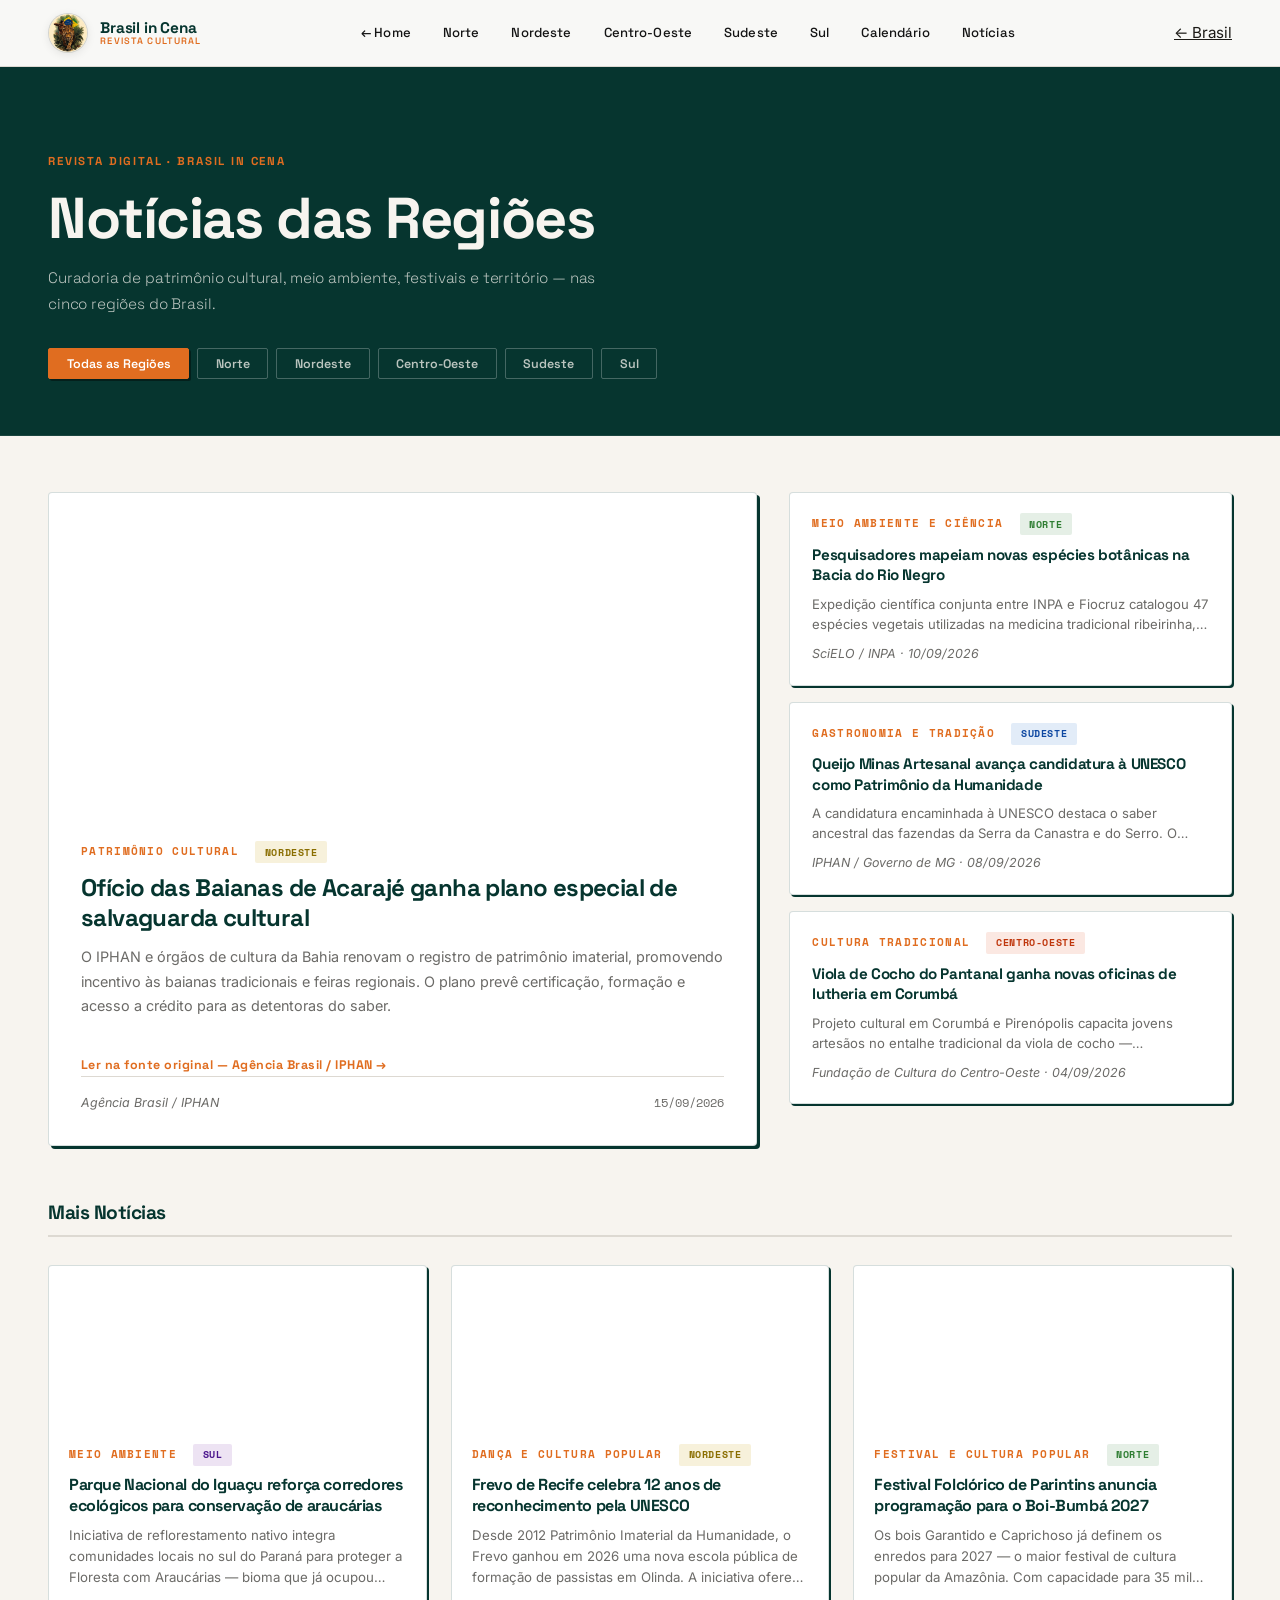
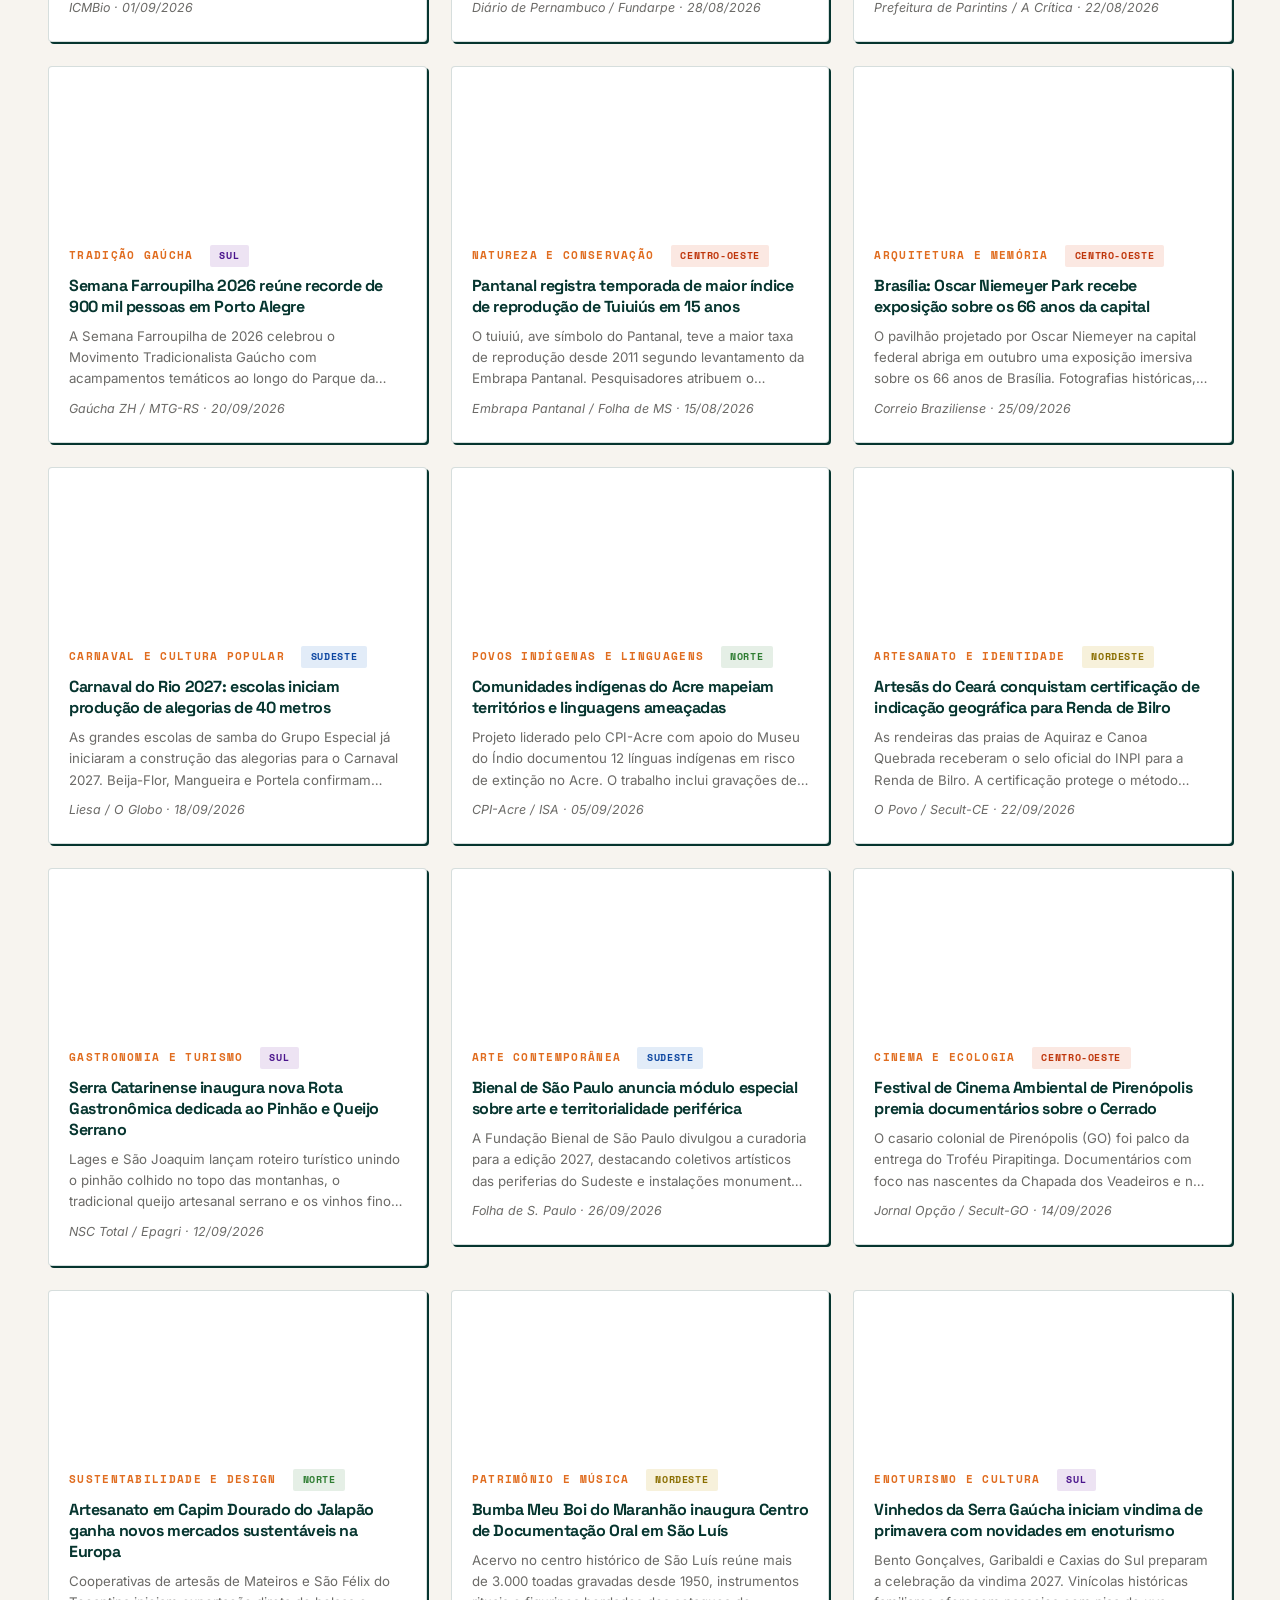
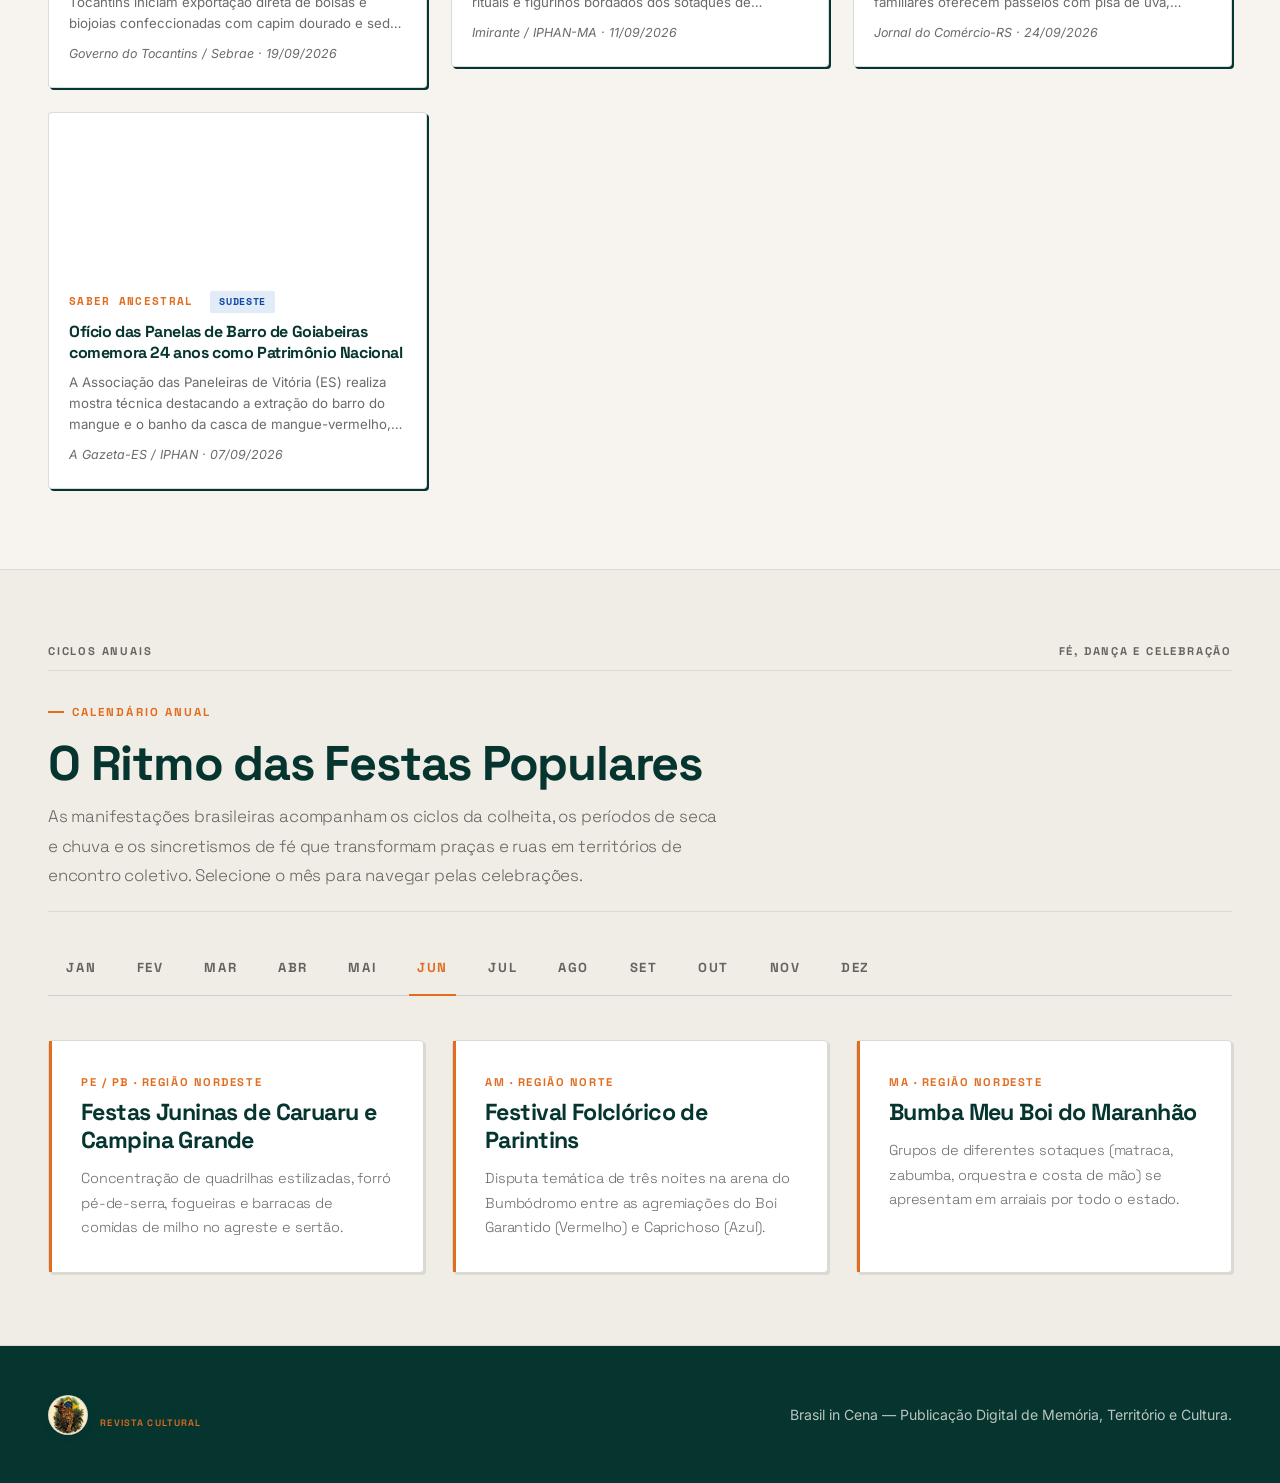
==== commit ffab0c5e: "feat(ux): add Terra, Tecnologia & Futuro section, 3-level progressive disclosure, contrast fixes and" ====
--- a/noticias.html
+++ b/noticias.html
@@ -10,7 +10,7 @@
     <link rel="preconnect" href="https://fonts.gstatic.com" crossorigin>
     <link href="https://fonts.googleapis.com/css2?family=Inter:ital,wght@0,300;0,400;0,500;0,600;1,400&family=Newsreader:ital,opsz,wght@0,6..72,400;0,6..72,500;0,6..72,600;0,6..72,700;1,6..72,400;1,6..72,600&family=Space+Grotesk:wght@400;500;600;700&family=Space+Mono:ital,wght@0,400;0,700;1,400&display=swap" rel="stylesheet">
 
-    <link rel="stylesheet" href="css/main.css">
+    <link rel="stylesheet" href="css/main.css?v=16.0">
     <style>
         /* ── Estilos específicos da página de Notícias ── */
         .noticias-hero {
@@ -243,15 +243,22 @@
                     <span class="brand-sub">Revista Cultural</span>
                 </div>
             </a>
-            <nav class="site-nav">
+            <nav class="site-nav" id="site-nav">
                 <a href="index.html" class="nav-link">← Home</a>
                 <a href="regioes/norte.html" class="nav-link">Norte</a>
                 <a href="regioes/nordeste.html" class="nav-link">Nordeste</a>
                 <a href="regioes/centro-oeste.html" class="nav-link">Centro-Oeste</a>
                 <a href="regioes/sudeste.html" class="nav-link">Sudeste</a>
                 <a href="regioes/sul.html" class="nav-link">Sul</a>
+                <a href="#calendario" class="nav-link">Calendário</a>
                 <a href="noticias.html" class="nav-link nav-link-btn">Notícias</a>
             </nav>
+            <div class="header-mobile-actions">
+                <a href="index.html" class="nav-back-pill-mobile" aria-label="Voltar à página inicial">← Brasil</a>
+                <button class="nav-mobile-toggle" id="nav-mobile-toggle" aria-label="Abrir menu de navegação" aria-expanded="false" aria-controls="site-nav">
+                    <span></span><span></span>
+                </button>
+            </div>
         </div>
     </header>
 
@@ -291,7 +298,7 @@
     </main>
 
     <!-- CALENDÁRIO ANUAL DE FESTAS E MANIFESTAÇÕES (MOVIDO DA HOME) -->
-    <section id="calendario" class="events-calendar-section" style="padding: 4.5rem 0; border-top: 1px solid var(--color-border-light); background-color: var(--color-offwhite-warm);">
+    <section id="calendario" class="events-calendar-section" style="padding: 4.5rem 0; border-top: 1px solid var(--color-border-light); background-color: var(--color-offwhite-warm); scroll-margin-top: 74px;">
         <div class="container">
             <div class="section-header-editorial">
                 <div class="editorial-folio">
@@ -507,8 +514,36 @@
         renderMonthEvents("JUN");
     }
 
-    // Carregar dados
+    // Carregar dados e menu mobile
     document.addEventListener('DOMContentLoaded', async () => {
+        const toggleBtn = document.getElementById('nav-mobile-toggle');
+        const nav = document.getElementById('site-nav');
+        if (toggleBtn && nav) {
+            const closeMenu = () => {
+                nav.classList.remove('is-open');
+                toggleBtn.classList.remove('is-active');
+                toggleBtn.setAttribute('aria-expanded', 'false');
+            };
+            toggleBtn.addEventListener('click', (e) => {
+                e.stopPropagation();
+                const isOpen = nav.classList.toggle('is-open');
+                toggleBtn.classList.toggle('is-active', isOpen);
+                toggleBtn.setAttribute('aria-expanded', isOpen ? 'true' : 'false');
+            });
+            nav.querySelectorAll('a').forEach(link => link.addEventListener('click', closeMenu));
+            document.addEventListener('click', (e) => {
+                if (nav.classList.contains('is-open') && !nav.contains(e.target) && !toggleBtn.contains(e.target)) {
+                    closeMenu();
+                }
+            });
+            document.addEventListener('keydown', (e) => {
+                if (e.key === 'Escape' && nav.classList.contains('is-open')) {
+                    closeMenu();
+                    toggleBtn.focus();
+                }
+            });
+        }
+
         initEventsCalendar();
         try {
             const res = await fetch('data/noticias.json');
@@ -521,6 +556,20 @@
             }
         }
         render('todas');
+
+        if (window.location.hash === '#calendario') {
+            const scrollToCalendar = () => {
+                const calEl = document.getElementById('calendario');
+                if (!calEl) return;
+                const headerEl = document.querySelector('.site-header');
+                const headerOffset = headerEl ? headerEl.offsetHeight : 74;
+                const targetTop = calEl.getBoundingClientRect().top + window.pageYOffset - headerOffset;
+                window.scrollTo({ top: Math.max(0, targetTop), behavior: 'instant' });
+            };
+            scrollToCalendar();
+            requestAnimationFrame(scrollToCalendar);
+            setTimeout(scrollToCalendar, 120);
+        }
     });
     </script>
 </body>
--- a/css/main.css
+++ b/css/main.css
@@ -6394,12 +6394,44 @@
   background: rgba(6, 53, 47, 0.85);
   border: 1px solid rgba(247, 244, 239, 0.18);
   border-radius: var(--radius-sm);
-  padding: 0.85rem 1rem;
+  padding: 0.85rem 1rem 1rem;
   display: flex;
   align-items: center;
   justify-content: space-between;
   gap: 1rem;
   box-shadow: 2px 2px 0 rgba(0, 0, 0, 0.3);
+  position: relative;
+  overflow: hidden;
+}
+
+.listening-progress-track {
+  position: absolute;
+  bottom: 0;
+  left: 0;
+  width: 100%;
+  height: 3px;
+  background: rgba(247, 244, 239, 0.1);
+}
+
+.listening-progress-bar {
+  height: 100%;
+  width: 0%;
+  background: var(--color-accent);
+  transition: width 0.15s linear;
+}
+
+.listening-meta-row {
+  display: flex;
+  align-items: center;
+  gap: 0.85rem;
+  margin-top: 4px;
+}
+
+.listening-timer {
+  font-family: var(--font-mono);
+  font-size: 0.65rem;
+  color: var(--text-muted-light);
+  letter-spacing: 0.04em;
 }
 
 .listening-vinyl-col {
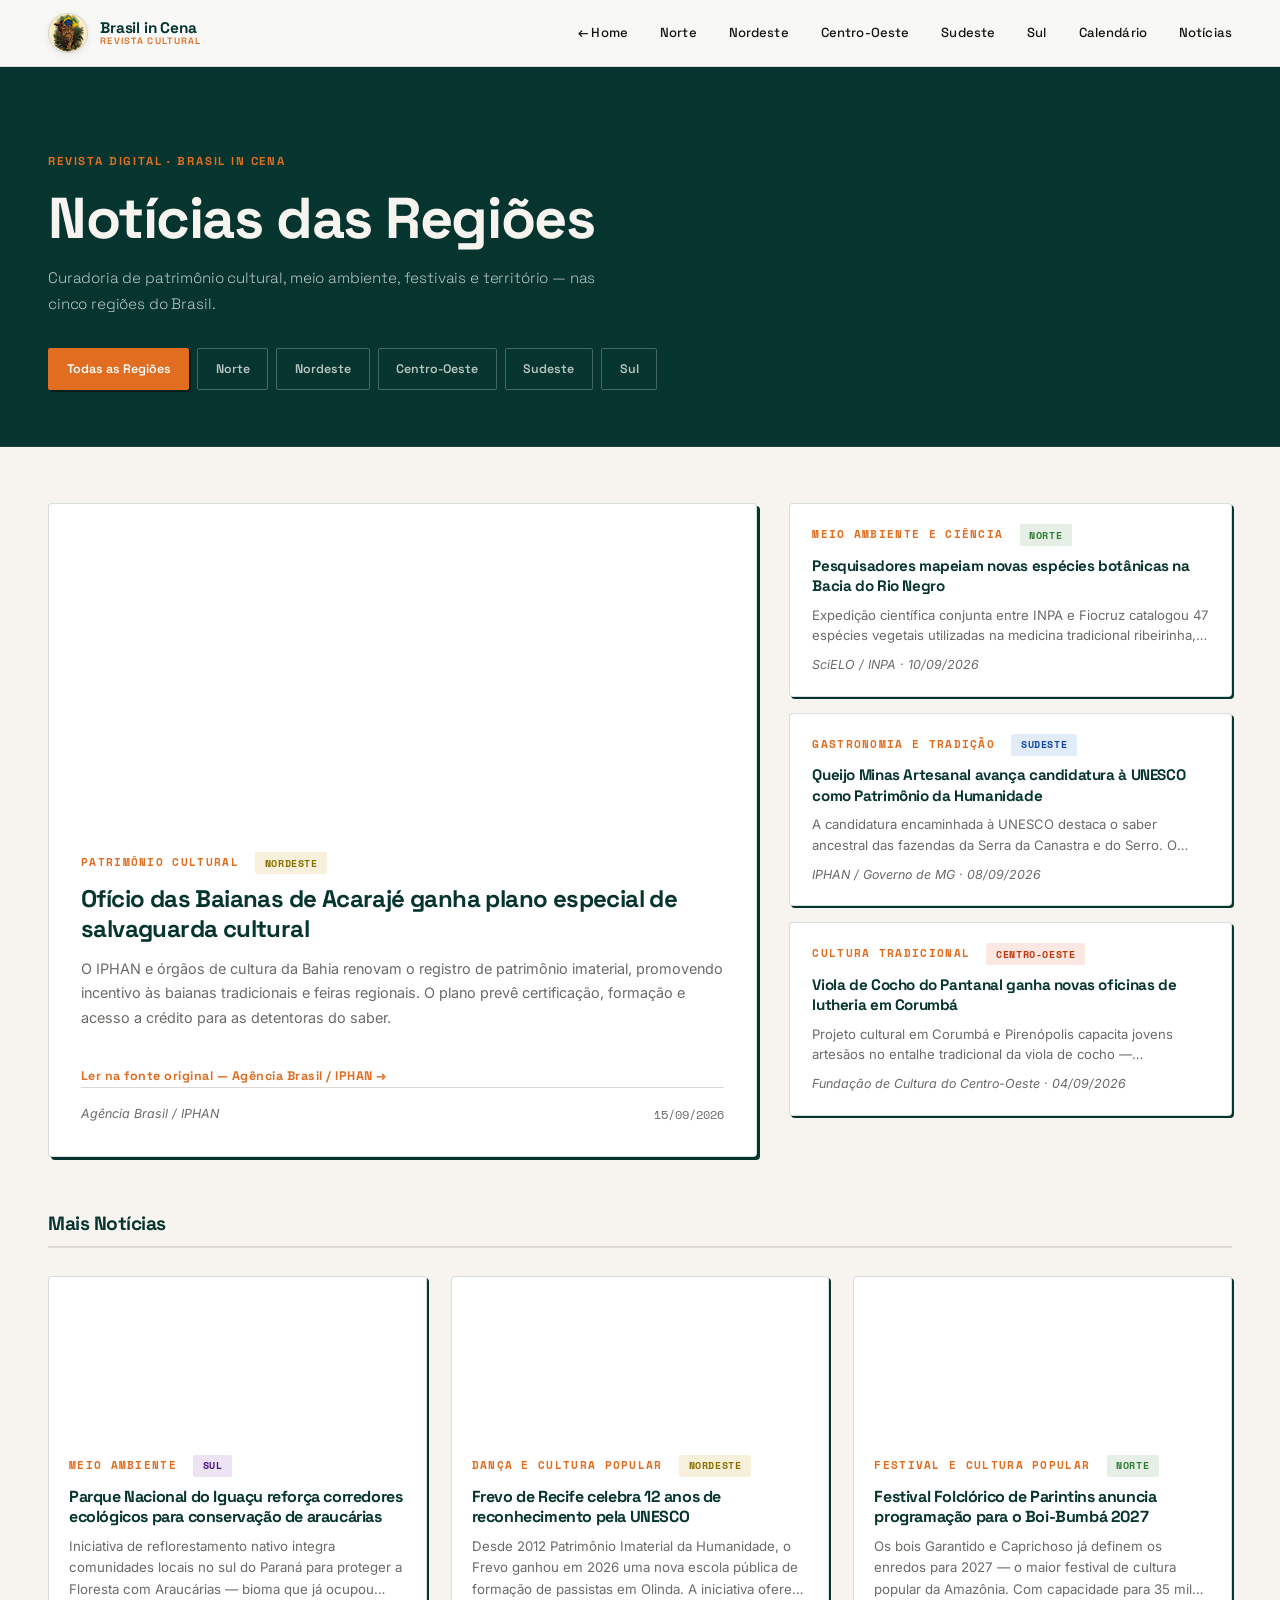
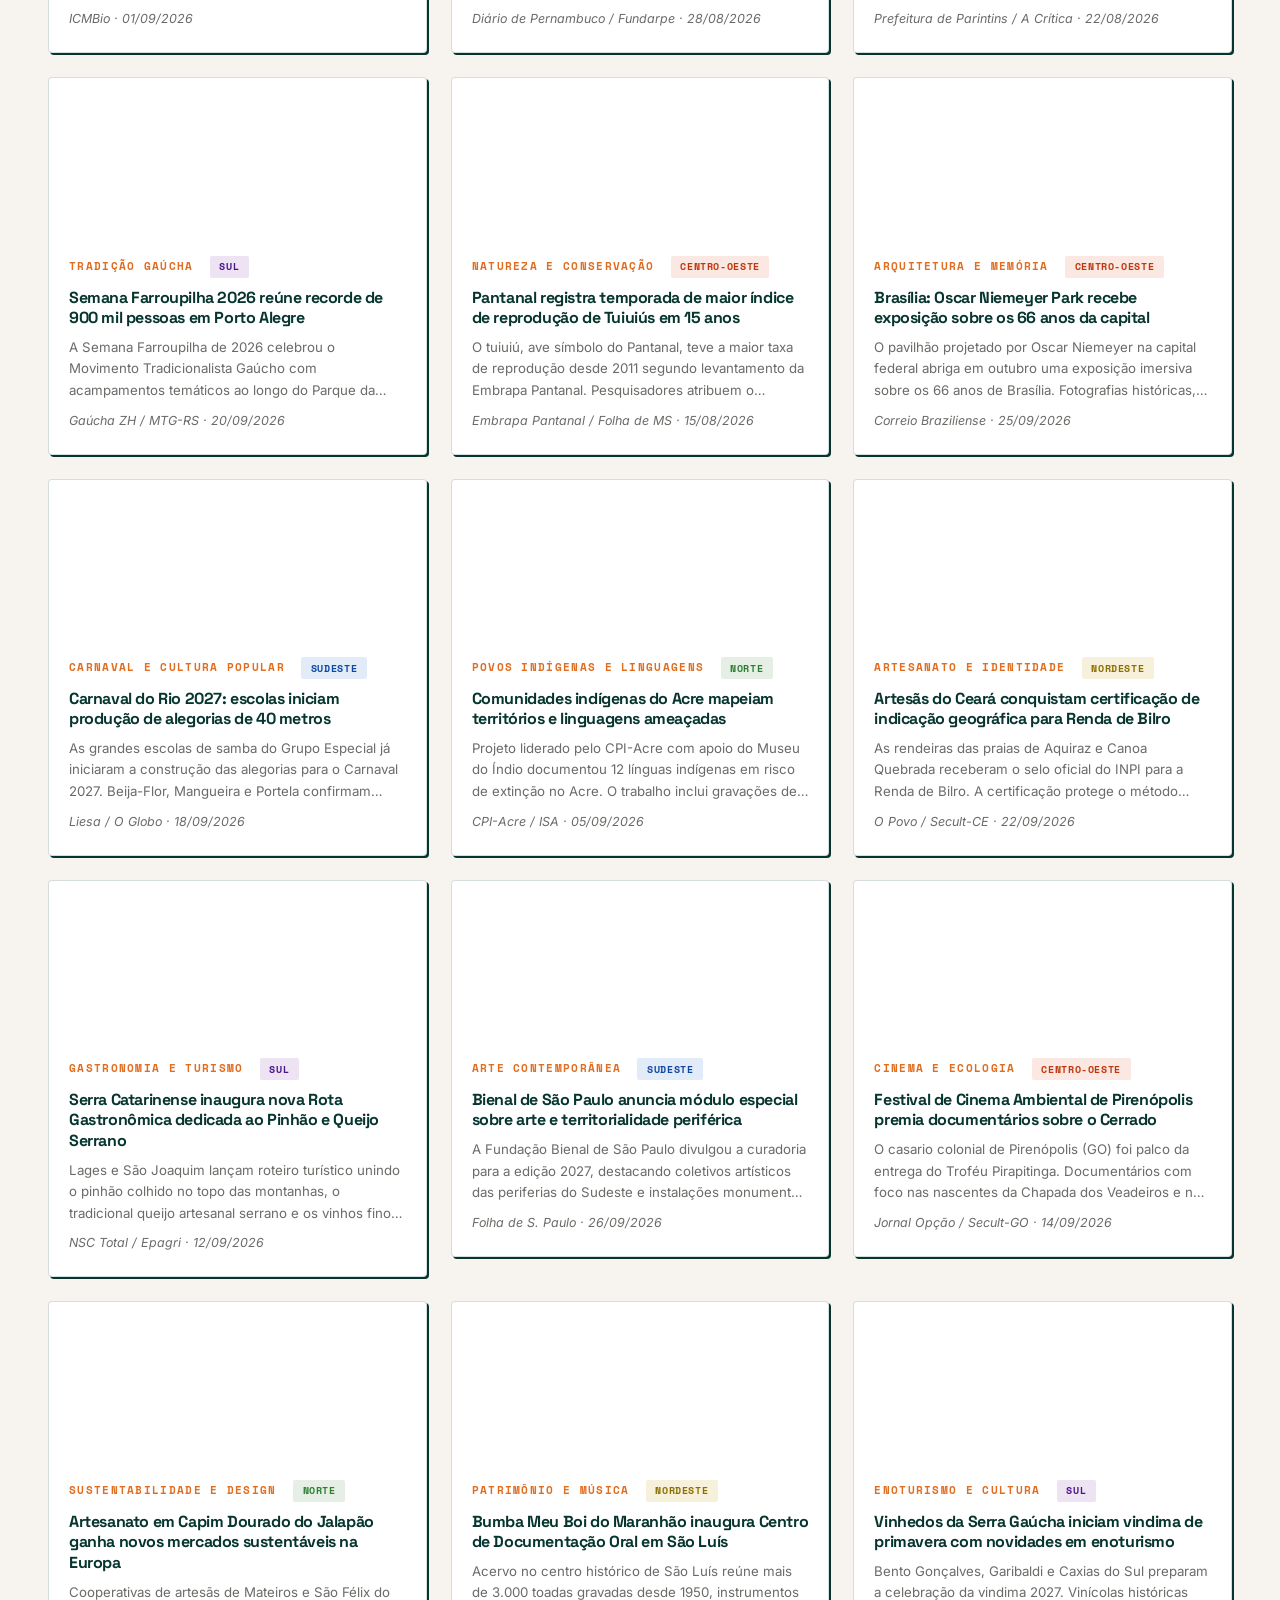
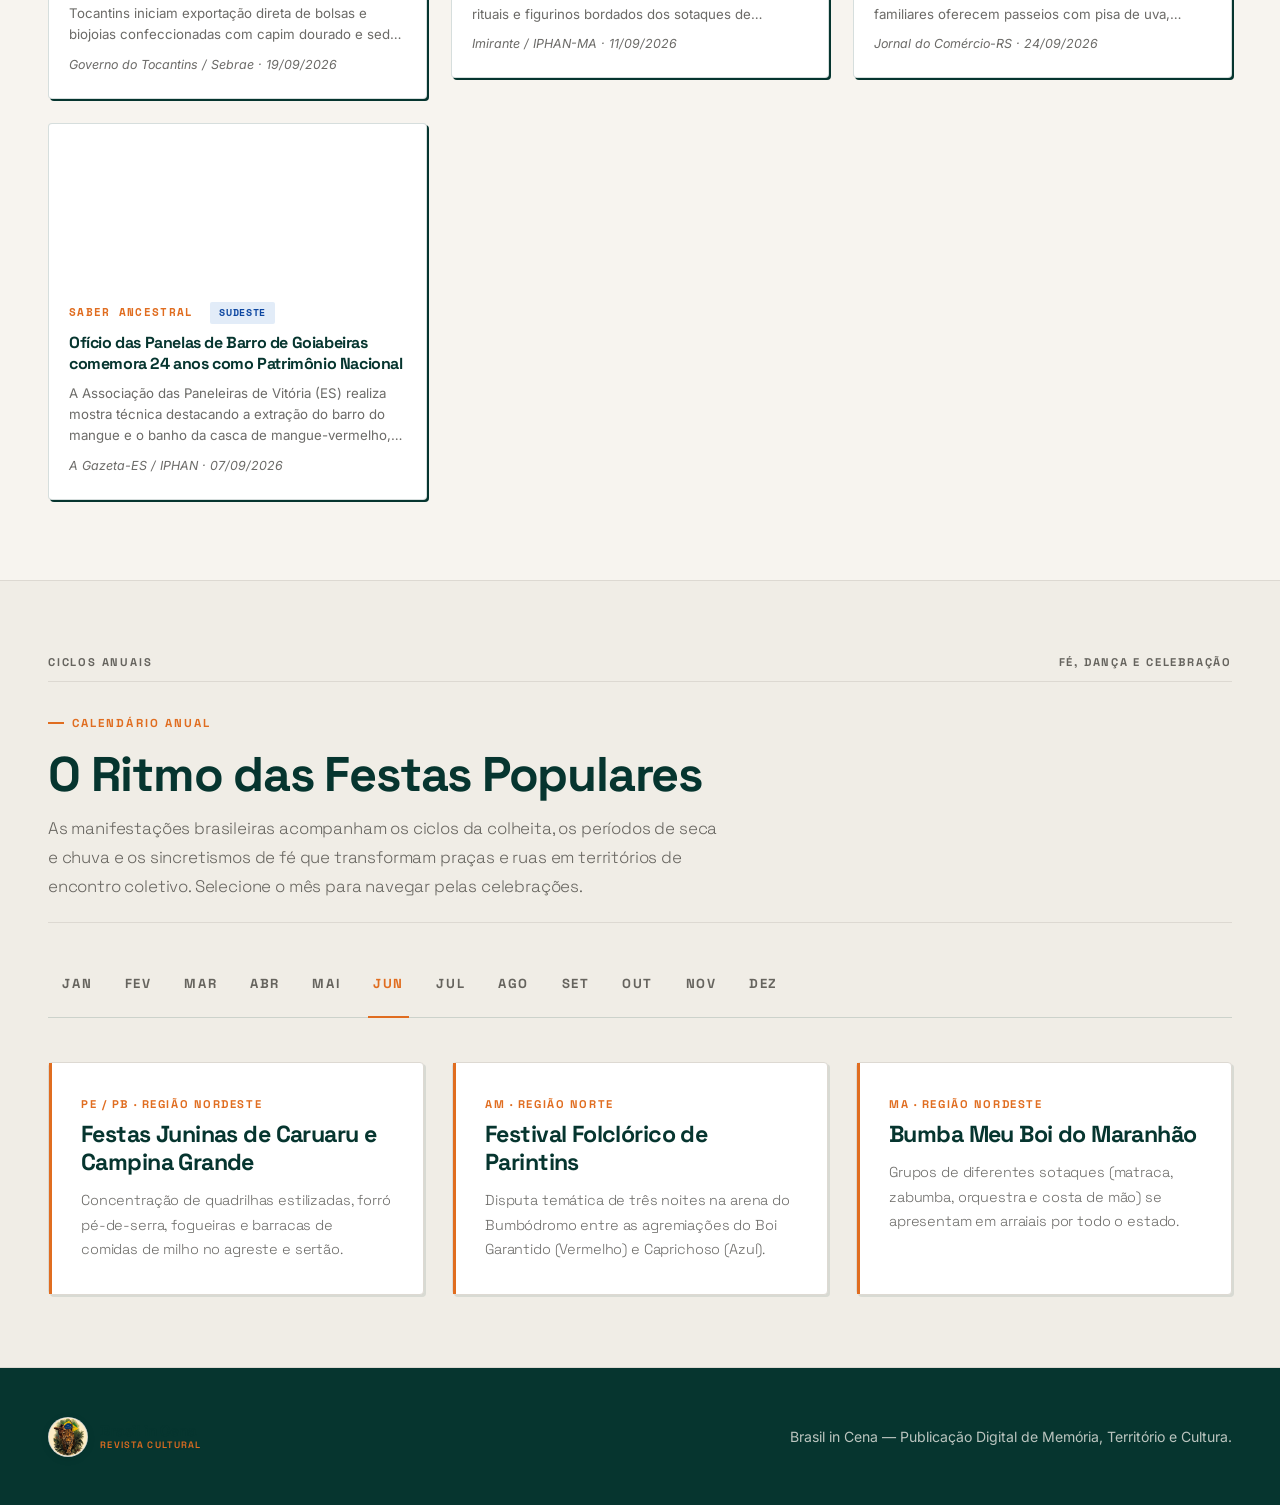
==== commit 1f7f0408: "feat(ux): add Terra, Tecnologia & Futuro section, 3-level progressive disclosure, contrast fixes and" ====
--- a/noticias.html
+++ b/noticias.html
@@ -298,7 +298,7 @@
     </main>
 
     <!-- CALENDÁRIO ANUAL DE FESTAS E MANIFESTAÇÕES (MOVIDO DA HOME) -->
-    <section id="calendario" class="events-calendar-section" style="padding: 4.5rem 0; border-top: 1px solid var(--color-border-light); background-color: var(--color-offwhite-warm); scroll-margin-top: 74px;">
+    <section id="calendario" class="events-calendar-section" style="padding: 4.5rem 0; border-top: 1px solid var(--color-border-light); background-color: var(--color-offwhite-warm);">
         <div class="container">
             <div class="section-header-editorial">
                 <div class="editorial-folio">
@@ -556,20 +556,6 @@
             }
         }
         render('todas');
-
-        if (window.location.hash === '#calendario') {
-            const scrollToCalendar = () => {
-                const calEl = document.getElementById('calendario');
-                if (!calEl) return;
-                const headerEl = document.querySelector('.site-header');
-                const headerOffset = headerEl ? headerEl.offsetHeight : 74;
-                const targetTop = calEl.getBoundingClientRect().top + window.pageYOffset - headerOffset;
-                window.scrollTo({ top: Math.max(0, targetTop), behavior: 'instant' });
-            };
-            scrollToCalendar();
-            requestAnimationFrame(scrollToCalendar);
-            setTimeout(scrollToCalendar, 120);
-        }
     });
     </script>
 </body>
--- a/css/main.css
+++ b/css/main.css
@@ -2151,7 +2151,7 @@
     gap: 0.75rem;
   }
 
-  .nav-link:not(.nav-link-btn) {
+  .site-nav:not(.is-open) .nav-link:not(.nav-link-btn) {
     display: none;
   }
 
@@ -3761,7 +3761,7 @@
     gap: 0.75rem;
   }
 
-  .nav-link:not(.nav-link-btn) {
+  .site-nav:not(.is-open) .nav-link:not(.nav-link-btn) {
     display: none;
   }
 
@@ -4333,17 +4333,6 @@
   .atlas-data-cell {
     min-width: 45%;
   }
-}
-
-
-color: rgba(248, 248, 246, 0.9);
-position: relative;
-overflow: hidden;
-padding: 0;
-min-height: 92vh;
-display: flex;
-flex-direction: column;
-justify-content: center;
 }
 
 .atlas-section::before {
@@ -7247,4 +7236,1448 @@
   .territory-feature-grid {
     grid-template-columns: 1fr;
   }
+}
+
+/* ============================================================
+   DOSSIÊ AMBIENTAL: TERRA, TECNOLOGIA & FUTURO
+   Reportagem Interativa & Sumário Editorial Regional
+   ============================================================ */
+
+.env-dossier-section {
+  background-color: var(--color-offwhite-warm);
+  border-top: 1px solid var(--color-border-light);
+  position: relative;
+}
+
+.env-dossier-spread {
+  display: grid;
+  grid-template-columns: 5fr 7fr;
+  gap: 3.25rem;
+  align-items: start;
+  margin-top: 1.5rem;
+}
+
+.env-dossier-intro-col {
+  position: sticky;
+  top: 5.5rem;
+  display: flex;
+  flex-direction: column;
+  gap: 1.35rem;
+}
+
+.env-dossier-lead-text {
+  font-family: var(--font-body);
+  font-size: 0.98rem;
+  line-height: 1.72;
+  color: var(--text-dark);
+  margin: 0;
+}
+
+.env-dossier-photo-plate {
+  position: relative;
+  background-color: var(--color-darkgreen);
+  border: 1px solid rgba(6, 53, 47, 0.22);
+  border-radius: var(--radius-card);
+  box-shadow: 4px 4px 0 var(--color-darkgreen);
+  overflow: hidden;
+  margin: 0.25rem 0 0;
+}
+
+.env-plate-badge {
+  position: absolute;
+  top: 0.85rem;
+  left: 0.85rem;
+  z-index: 2;
+  background-color: rgba(6, 53, 47, 0.92);
+  color: var(--color-offwhite);
+  border: 1px solid rgba(247, 244, 239, 0.25);
+  border-left: 3px solid var(--region-accent, var(--color-accent));
+  font-family: var(--font-mono);
+  font-size: 0.66rem;
+  font-weight: 700;
+  letter-spacing: 0.1em;
+  text-transform: uppercase;
+  padding: 0.3rem 0.65rem;
+  border-radius: var(--radius-sm);
+}
+
+.env-dossier-photo {
+  width: 100%;
+  height: 270px;
+  object-fit: cover;
+  display: block;
+  transition: transform 0.55s cubic-bezier(0.16, 1, 0.3, 1);
+}
+
+.env-dossier-photo-plate:hover .env-dossier-photo {
+  transform: scale(1.03);
+}
+
+.env-dossier-photo-caption {
+  padding: 0.75rem 1.1rem;
+  background-color: var(--color-darkgreen);
+  color: var(--color-offwhite);
+  font-family: var(--font-mono);
+  font-size: 0.7rem;
+  display: flex;
+  justify-content: space-between;
+  align-items: center;
+  gap: 0.75rem;
+  border-top: 1px solid rgba(247, 244, 239, 0.14);
+}
+
+.env-dossier-reading-note {
+  font-family: var(--font-mono);
+  font-size: 0.72rem;
+  line-height: 1.55;
+  color: var(--text-muted-dark);
+  padding: 0.75rem 1rem;
+  background-color: rgba(255, 255, 255, 0.65);
+  border-left: 3px solid var(--region-accent, var(--color-accent));
+  border-radius: 0 var(--radius-sm) var(--radius-sm) 0;
+}
+
+/* Coluna Direita: Lista Editorial de Reportagens */
+.env-dossier-list-col {
+  display: flex;
+  flex-direction: column;
+}
+
+.env-list-header-bar {
+  display: flex;
+  justify-content: space-between;
+  align-items: center;
+  flex-wrap: wrap;
+  gap: 0.5rem;
+  padding-bottom: 0.75rem;
+  border-bottom: 2px solid var(--color-darkgreen);
+  font-family: var(--font-mono);
+  font-size: 0.7rem;
+  font-weight: 700;
+  letter-spacing: 0.12em;
+  text-transform: uppercase;
+  color: var(--color-darkgreen);
+}
+
+.env-list-header-hint {
+  color: var(--region-accent, var(--color-accent));
+}
+
+.env-editorial-list {
+  display: flex;
+  flex-direction: column;
+  border-bottom: 2px solid var(--color-darkgreen);
+}
+
+.env-editorial-row {
+  width: 100%;
+  text-align: left;
+  background: transparent;
+  border: none;
+  border-bottom: 1px solid rgba(6, 53, 47, 0.16);
+  padding: 1.6rem 1.25rem;
+  display: grid;
+  grid-template-columns: 64px 1fr auto;
+  gap: 1.35rem;
+  align-items: start;
+  cursor: pointer;
+  position: relative;
+  transition: background-color var(--transition-fast), transform var(--transition-fast), padding-left var(--transition-fast);
+}
+
+.env-editorial-row:last-child {
+  border-bottom: none;
+}
+
+.env-editorial-row::before {
+  content: '';
+  position: absolute;
+  left: 0;
+  top: 0;
+  bottom: 0;
+  width: 0;
+  background-color: var(--region-accent, var(--color-accent));
+  transition: width var(--transition-fast);
+}
+
+.env-editorial-row:hover,
+.env-editorial-row:focus-visible {
+  background-color: #FFFFFF;
+  padding-left: 1.65rem;
+}
+
+.env-editorial-row:hover::before,
+.env-editorial-row:focus-visible::before {
+  width: 5px;
+}
+
+.env-editorial-row:focus-visible {
+  outline: 2px solid var(--region-accent, var(--color-accent));
+  outline-offset: -2px;
+}
+
+.env-row-index {
+  display: flex;
+  flex-direction: column;
+  align-items: center;
+  gap: 0.55rem;
+  padding-top: 0.15rem;
+}
+
+.env-row-num {
+  font-family: var(--font-mono);
+  font-size: 1.35rem;
+  font-weight: 700;
+  line-height: 1;
+  color: var(--color-darkgreen);
+  transition: color var(--transition-fast);
+}
+
+.env-editorial-row:hover .env-row-num,
+.env-editorial-row:focus-visible .env-row-num {
+  color: var(--region-accent, var(--color-accent));
+}
+
+.env-row-icon {
+  width: 34px;
+  height: 34px;
+  border-radius: 50%;
+  border: 1px solid rgba(6, 53, 47, 0.2);
+  background-color: var(--color-offwhite);
+  color: var(--color-darkgreen);
+  display: inline-flex;
+  align-items: center;
+  justify-content: center;
+  transition: all var(--transition-fast);
+}
+
+.env-row-icon svg {
+  width: 17px;
+  height: 17px;
+  stroke: currentColor;
+  fill: none;
+  stroke-width: 1.8;
+  stroke-linecap: round;
+  stroke-linejoin: round;
+}
+
+.env-editorial-row:hover .env-row-icon,
+.env-editorial-row:focus-visible .env-row-icon {
+  background-color: var(--region-accent, var(--color-accent));
+  border-color: var(--region-accent, var(--color-accent));
+  color: #FFFFFF;
+}
+
+.env-row-body {
+  display: flex;
+  flex-direction: column;
+  gap: 0.4rem;
+}
+
+.env-row-meta-line {
+  display: flex;
+  align-items: center;
+  flex-wrap: wrap;
+  gap: 0.55rem;
+}
+
+.env-row-category {
+  font-family: var(--font-mono);
+  font-size: 0.7rem;
+  font-weight: 700;
+  letter-spacing: 0.12em;
+  text-transform: uppercase;
+  color: var(--region-accent, var(--color-accent));
+}
+
+.env-row-subtag {
+  font-family: var(--font-heading);
+  font-size: 0.68rem;
+  font-weight: 600;
+  letter-spacing: 0.06em;
+  text-transform: uppercase;
+  color: var(--text-muted-dark);
+}
+
+.env-row-title {
+  font-family: var(--font-serif) !important;
+  font-size: 1.32rem;
+  font-weight: 600 !important;
+  line-height: 1.25;
+  color: var(--color-darkgreen);
+  margin: 0.1rem 0;
+  transition: color var(--transition-fast);
+}
+
+.env-editorial-row:hover .env-row-title,
+.env-editorial-row:focus-visible .env-row-title {
+  color: var(--region-accent, var(--color-accent));
+}
+
+.env-row-excerpt {
+  font-family: var(--font-body);
+  font-size: 0.9rem;
+  line-height: 1.6;
+  color: #3A3A3A;
+  margin: 0;
+}
+
+.env-row-sources-hint {
+  font-family: var(--font-mono);
+  font-size: 0.68rem;
+  color: #64748B;
+  margin-top: 0.25rem;
+}
+
+.env-row-cta {
+  display: flex;
+  align-items: center;
+  align-self: center;
+}
+
+.env-row-read-btn {
+  display: inline-flex;
+  align-items: center;
+  gap: 0.35rem;
+  font-family: var(--font-mono);
+  font-size: 0.72rem;
+  font-weight: 700;
+  letter-spacing: 0.06em;
+  text-transform: uppercase;
+  color: var(--color-darkgreen);
+  background-color: var(--color-offwhite);
+  border: 1px solid rgba(6, 53, 47, 0.25);
+  padding: 0.45rem 0.8rem;
+  border-radius: var(--radius-sm);
+  box-shadow: 2px 2px 0 var(--color-darkgreen);
+  white-space: nowrap;
+  transition: all var(--transition-fast);
+}
+
+.env-editorial-row:hover .env-row-read-btn,
+.env-editorial-row:focus-visible .env-row-read-btn {
+  background-color: var(--region-accent, var(--color-accent));
+  border-color: var(--region-accent, var(--color-accent));
+  color: #FFFFFF;
+  transform: translate(-1px, -1px);
+  box-shadow: 3px 3px 0 var(--color-darkgreen);
+}
+
+/* ============================================================
+   MODAL REUTILIZÁVEL DO DOSSIÊ AMBIENTAL
+   Complementa .editorial-modal-backdrop e .editorial-modal-content
+   ============================================================ */
+
+.editorial-modal-backdrop.env-modal-backdrop {
+  padding: 1.5rem;
+  z-index: 9500;
+}
+
+.editorial-modal-content.env-dossier-modal-card {
+  display: flex !important;
+  flex-direction: column !important;
+  grid-template-columns: none !important;
+  max-width: 860px;
+  width: 100%;
+  max-height: 90vh;
+  background-color: var(--color-offwhite);
+  border: 2px solid var(--color-darkgreen);
+  border-top: 6px solid var(--region-accent, var(--color-accent));
+  border-radius: var(--radius-card);
+  box-shadow: 8px 8px 0 var(--color-darkgreen), 0 28px 60px rgba(0, 0, 0, 0.45);
+  overflow: hidden;
+}
+
+.env-modal-topbar {
+  display: flex;
+  justify-content: space-between;
+  align-items: center;
+  gap: 1rem;
+  padding: 0.9rem 1.75rem;
+  background-color: var(--color-darkgreen);
+  color: var(--color-offwhite);
+  border-bottom: 1px solid rgba(247, 244, 239, 0.16);
+  flex-shrink: 0;
+}
+
+.env-modal-topbar-meta {
+  display: flex;
+  align-items: center;
+  flex-wrap: wrap;
+  gap: 0.65rem;
+  font-family: var(--font-mono);
+  font-size: 0.72rem;
+  letter-spacing: 0.1em;
+  text-transform: uppercase;
+}
+
+.env-modal-cat-pill {
+  background-color: var(--region-accent, var(--color-accent));
+  color: #FFFFFF;
+  font-weight: 700;
+  padding: 0.2rem 0.6rem;
+  border-radius: var(--radius-sm);
+}
+
+.env-modal-region-tag {
+  color: rgba(247, 244, 239, 0.8);
+}
+
+.env-modal-close-btn {
+  position: static !important;
+  width: auto !important;
+  height: auto !important;
+  border-radius: var(--radius-sm) !important;
+  padding: 0.4rem 0.85rem;
+  background-color: rgba(247, 244, 239, 0.12) !important;
+  color: var(--color-offwhite) !important;
+  border: 1px solid rgba(247, 244, 239, 0.35) !important;
+  font-family: var(--font-mono);
+  font-size: 0.72rem !important;
+  font-weight: 700;
+  letter-spacing: 0.08em;
+  text-transform: uppercase;
+  display: inline-flex;
+  align-items: center;
+  gap: 0.4rem;
+  cursor: pointer;
+  transition: all var(--transition-fast);
+}
+
+.env-modal-close-btn:hover,
+.env-modal-close-btn:focus-visible {
+  background-color: var(--region-accent, var(--color-accent)) !important;
+  border-color: var(--region-accent, var(--color-accent)) !important;
+  color: #FFFFFF !important;
+  outline: 2px solid #FFFFFF;
+  outline-offset: 2px;
+}
+
+.env-modal-scroll-area {
+  overflow-y: auto;
+  padding: 2.25rem 2.5rem 2.5rem;
+  display: flex;
+  flex-direction: column;
+  gap: 1.65rem;
+}
+
+.env-modal-article-header {
+  border-bottom: 1px solid var(--color-border-light);
+  padding-bottom: 1.35rem;
+}
+
+.env-modal-kicker-line {
+  font-family: var(--font-mono);
+  font-size: 0.74rem;
+  font-weight: 700;
+  letter-spacing: 0.14em;
+  text-transform: uppercase;
+  color: var(--region-accent, var(--color-accent));
+  display: block;
+  margin-bottom: 0.5rem;
+}
+
+.env-modal-main-title {
+  font-family: var(--font-serif) !important;
+  font-size: clamp(1.65rem, 2.8vw, 2.25rem) !important;
+  font-weight: 600 !important;
+  line-height: 1.18 !important;
+  color: var(--color-darkgreen) !important;
+  margin-bottom: 1rem !important;
+}
+
+.env-modal-lead {
+  font-family: var(--font-heading);
+  font-size: 1.04rem;
+  font-weight: 400;
+  line-height: 1.65;
+  color: var(--text-ink);
+  margin: 0;
+  padding-left: 1rem;
+  border-left: 3px solid var(--region-accent, var(--color-accent));
+}
+
+.env-modal-figure {
+  margin: 0;
+  background-color: var(--color-darkgreen);
+  border: 1px solid rgba(6, 53, 47, 0.2);
+  border-radius: var(--radius-card);
+  box-shadow: 3px 3px 0 var(--color-darkgreen);
+  overflow: hidden;
+}
+
+.env-modal-figure img {
+  width: 100%;
+  max-height: 310px;
+  object-fit: cover;
+  display: block;
+}
+
+.env-modal-figcaption {
+  padding: 0.65rem 1rem;
+  background-color: var(--color-darkgreen);
+  color: var(--color-offwhite);
+  font-family: var(--font-mono);
+  font-size: 0.68rem;
+  display: flex;
+  justify-content: space-between;
+  align-items: center;
+  flex-wrap: wrap;
+  gap: 0.5rem;
+}
+
+.env-modal-sections-grid {
+  display: flex;
+  flex-direction: column;
+  gap: 1.35rem;
+}
+
+.env-modal-block {
+  background-color: #FFFFFF;
+  border: 1px solid rgba(6, 53, 47, 0.14);
+  border-radius: var(--radius-card);
+  padding: 1.35rem 1.5rem;
+}
+
+.env-modal-block.env-modal-impact-box {
+  background-color: #FAF7F2;
+  border-left: 4px solid var(--region-accent, var(--color-accent));
+  box-shadow: 3px 3px 0 rgba(6, 53, 47, 0.12);
+}
+
+.env-modal-block .modal-section-title {
+  margin-top: 0;
+  margin-bottom: 0.5rem;
+  color: var(--region-accent, var(--color-accent));
+  font-family: var(--font-mono);
+  font-size: 0.72rem;
+  letter-spacing: 0.12em;
+}
+
+.env-modal-block .modal-text-block {
+  margin: 0;
+  font-size: 0.94rem;
+  line-height: 1.72;
+  color: var(--text-dark);
+}
+
+.env-modal-block .modal-text-block + .modal-text-block {
+  margin-top: 0.75rem;
+}
+
+.env-modal-sources-box {
+  background-color: var(--color-white);
+  border: 1px solid rgba(6, 53, 47, 0.2);
+  border-radius: var(--radius-card);
+  padding: 1.35rem 1.5rem;
+  box-shadow: 3px 3px 0 var(--color-darkgreen);
+}
+
+.env-modal-sources-title {
+  font-family: var(--font-mono);
+  font-size: 0.72rem;
+  font-weight: 700;
+  letter-spacing: 0.12em;
+  text-transform: uppercase;
+  color: var(--color-darkgreen);
+  margin-bottom: 0.85rem;
+  padding-bottom: 0.5rem;
+  border-bottom: 1px dashed rgba(6, 53, 47, 0.2);
+}
+
+.env-modal-sources-list {
+  list-style: none;
+  display: flex;
+  flex-direction: column;
+  gap: 0.85rem;
+  margin: 0;
+  padding: 0;
+}
+
+.env-source-item {
+  display: flex;
+  flex-direction: column;
+  gap: 0.2rem;
+  padding-bottom: 0.75rem;
+  border-bottom: 1px solid var(--color-border-light);
+}
+
+.env-source-item:last-child {
+  padding-bottom: 0;
+  border-bottom: none;
+}
+
+.env-source-inst {
+  font-family: var(--font-mono);
+  font-size: 0.7rem;
+  font-weight: 700;
+  color: var(--region-accent, var(--color-accent));
+  text-transform: uppercase;
+  letter-spacing: 0.06em;
+}
+
+.env-source-work {
+  font-family: var(--font-body);
+  font-size: 0.88rem;
+  font-weight: 600;
+  color: var(--color-darkgreen);
+}
+
+.env-source-link {
+  display: inline-flex;
+  align-items: center;
+  gap: 0.35rem;
+  font-family: var(--font-mono);
+  font-size: 0.72rem;
+  color: var(--color-darkgreen);
+  text-decoration: underline;
+  text-underline-offset: 3px;
+  width: fit-content;
+  margin-top: 0.15rem;
+  transition: color var(--transition-fast);
+}
+
+.env-source-link:hover,
+.env-source-link:focus-visible {
+  color: var(--region-accent, var(--color-accent));
+}
+
+.env-modal-footer-bar {
+  display: flex;
+  justify-content: space-between;
+  align-items: center;
+  flex-wrap: wrap;
+  gap: 1rem;
+  padding-top: 0.5rem;
+}
+
+.env-modal-footer-note {
+  font-family: var(--font-mono);
+  font-size: 0.68rem;
+  color: var(--text-muted-dark);
+}
+
+.env-modal-bottom-close {
+  background-color: var(--color-darkgreen);
+  color: var(--color-offwhite);
+  border: 1px solid var(--color-darkgreen);
+  padding: 0.55rem 1.2rem;
+  border-radius: var(--radius-sm);
+  font-family: var(--font-mono);
+  font-size: 0.74rem;
+  font-weight: 700;
+  letter-spacing: 0.06em;
+  text-transform: uppercase;
+  cursor: pointer;
+  box-shadow: 2px 2px 0 var(--region-accent, var(--color-accent));
+  transition: all var(--transition-fast);
+}
+
+.env-modal-bottom-close:hover,
+.env-modal-bottom-close:focus-visible {
+  background-color: var(--region-accent, var(--color-accent));
+  border-color: var(--region-accent, var(--color-accent));
+  color: #FFFFFF;
+  box-shadow: 3px 3px 0 var(--color-darkgreen);
+}
+
+/* Responsividade do Dossiê Ambiental e Modal */
+@media (max-width: 980px) {
+  .env-dossier-spread {
+    grid-template-columns: 1fr;
+    gap: 2.25rem;
+  }
+
+  .env-dossier-intro-col {
+    position: static;
+  }
+}
+
+@media (max-width: 680px) {
+  .env-editorial-row {
+    grid-template-columns: 48px 1fr;
+    gap: 0.9rem;
+    padding: 1.35rem 0.9rem;
+  }
+
+  .env-row-action {
+    grid-column: 2;
+    justify-content: flex-start;
+    margin-top: 0.35rem;
+  }
+
+  .editorial-modal-backdrop.env-modal-backdrop {
+    padding: 0.75rem;
+  }
+
+  .env-modal-topbar {
+    padding: 0.75rem 1.1rem;
+  }
+
+  .env-modal-scroll-area {
+    padding: 1.35rem 1.15rem 1.5rem;
+  }
+
+  .env-modal-block,
+  .env-modal-sources-box {
+    padding: 1.1rem;
+  }
+}
+
+/* ==========================================================================
+   14. REFINAMENTO DE UX/UI, USABILIDADE MOBILE & ACESSIBILIDADE
+   ========================================================================== */
+
+/* 14.1 Foco visível de teclado em elementos interativos */
+a:focus-visible,
+button:focus-visible,
+summary:focus-visible,
+[role="button"]:focus-visible,
+input:focus-visible {
+  outline: 2px solid var(--region-accent, var(--color-accent));
+  outline-offset: 3px;
+}
+
+svg path[role="button"]:focus-visible {
+  outline: none;
+  stroke: var(--color-darkgreen) !important;
+  stroke-width: 2.5px !important;
+  filter: brightness(1.08);
+}
+
+/* 14.2 Ações Mobile do Header (Botão Voltar Rápido + Toggle 44x44px) */
+.header-mobile-actions {
+  display: none;
+  align-items: center;
+  gap: 0.5rem;
+}
+
+.nav-back-pill-mobile {
+  display: none;
+  align-items: center;
+  gap: 0.3rem;
+  min-height: 40px;
+  padding: 0.35rem 0.75rem;
+  font-family: var(--font-mono);
+  font-size: 0.72rem;
+  font-weight: 700;
+  text-transform: uppercase;
+  letter-spacing: 0.06em;
+  color: var(--color-darkgreen);
+  background: rgba(6, 53, 47, 0.06);
+  border: 1px solid rgba(6, 53, 47, 0.2);
+  border-radius: 999px;
+  text-decoration: none;
+  transition: background 0.2s ease, border-color 0.2s ease;
+}
+
+.nav-back-pill-mobile:hover,
+.nav-back-pill-mobile:focus-visible {
+  background: var(--color-darkgreen);
+  color: var(--color-offwhite);
+  border-color: var(--color-darkgreen);
+}
+
+.nav-mobile-toggle {
+  min-width: 44px;
+  min-height: 44px;
+  padding: 0.65rem;
+  border: 1px solid rgba(6, 53, 47, 0.18);
+  border-radius: 6px;
+  background: rgba(255, 255, 255, 0.75);
+  justify-content: center;
+  align-items: center;
+  transition: background 0.2s ease, border-color 0.2s ease;
+}
+
+.nav-mobile-toggle:hover {
+  background: #FFFFFF;
+  border-color: var(--color-darkgreen);
+}
+
+.nav-mobile-toggle span {
+  transition: transform 0.25s ease, opacity 0.2s ease;
+  transform-origin: center;
+}
+
+.nav-mobile-toggle.is-active span:first-child {
+  transform: translateY(3.5px) rotate(45deg);
+}
+
+.nav-mobile-toggle.is-active span:last-child {
+  transform: translateY(-3.5px) rotate(-45deg);
+}
+
+@media (max-width: 900px) {
+  .header-inner {
+    position: relative;
+  }
+
+  .header-mobile-actions {
+    display: flex;
+  }
+
+  .nav-back-pill-mobile {
+    display: inline-flex;
+  }
+
+  .nav-mobile-toggle {
+    display: inline-flex;
+  }
+
+  .site-nav.is-open {
+    display: flex !important;
+    flex-direction: column;
+    align-items: stretch;
+    position: absolute;
+    top: 100%;
+    left: 0;
+    right: 0;
+    background: var(--color-offwhite);
+    padding: 0.85rem 1.25rem 1.25rem;
+    border-bottom: 2px solid var(--color-darkgreen);
+    box-shadow: 0 18px 36px rgba(6, 53, 47, 0.16);
+    gap: 0.25rem;
+    z-index: 250;
+  }
+
+  .site-nav.is-open .nav-link {
+    display: flex !important;
+    align-items: center;
+    justify-content: space-between;
+    font-size: 0.98rem;
+    min-height: 44px;
+    padding: 0.6rem 0.5rem;
+    border-bottom: 1px solid rgba(6, 53, 47, 0.1);
+    width: 100%;
+  }
+
+  .site-nav.is-open .nav-link.nav-link-btn {
+    justify-content: center;
+    margin-top: 0.5rem;
+    border-bottom: none;
+    background: var(--color-darkgreen);
+    color: var(--color-offwhite);
+    border-radius: 6px;
+    font-weight: 600;
+  }
+}
+
+/* 14.3 Barra de Seleção Rápida de Estados (Acessível para Toque e Teclado) */
+.state-quick-selector {
+  margin-top: 1rem;
+  padding-top: 0.9rem;
+  border-top: 1px dashed rgba(6, 53, 47, 0.18);
+  display: flex;
+  flex-direction: column;
+  gap: 0.55rem;
+}
+
+.state-quick-selector-label {
+  font-family: var(--font-mono);
+  font-size: 0.7rem;
+  font-weight: 700;
+  text-transform: uppercase;
+  letter-spacing: 0.1em;
+  color: var(--color-text-muted);
+  display: flex;
+  align-items: center;
+  gap: 0.4rem;
+}
+
+.state-quick-selector-label::before {
+  content: '';
+  width: 6px;
+  height: 6px;
+  border-radius: 50%;
+  background: var(--region-accent, var(--color-accent));
+}
+
+.state-quick-selector-list {
+  display: flex;
+  flex-wrap: wrap;
+  gap: 0.45rem;
+}
+
+.state-quick-btn {
+  display: inline-flex;
+  align-items: center;
+  gap: 0.38rem;
+  min-height: 40px;
+  padding: 0.4rem 0.78rem;
+  background: #FFFFFF;
+  border: 1px solid rgba(6, 53, 47, 0.22);
+  border-radius: 999px;
+  font-family: var(--font-sans);
+  font-size: 0.8rem;
+  font-weight: 600;
+  color: var(--color-darkgreen);
+  cursor: pointer;
+  transition: all 0.2s ease;
+}
+
+.state-quick-btn .state-quick-sigla {
+  font-family: var(--font-mono);
+  font-size: 0.72rem;
+  font-weight: 700;
+  padding: 0.1rem 0.38rem;
+  border-radius: 4px;
+  background: rgba(6, 53, 47, 0.08);
+  color: var(--color-darkgreen);
+  transition: background 0.2s ease, color 0.2s ease;
+}
+
+.state-quick-btn:hover {
+  border-color: var(--region-accent, var(--color-accent));
+  transform: translateY(-1px);
+  box-shadow: 0 3px 8px rgba(6, 53, 47, 0.08);
+}
+
+.state-quick-btn.is-active {
+  background: var(--color-darkgreen);
+  border-color: var(--color-darkgreen);
+  color: #FFFFFF;
+  box-shadow: 2px 2px 0 var(--region-accent, var(--color-accent));
+}
+
+.state-quick-btn.is-active .state-quick-sigla {
+  background: var(--region-accent, var(--color-accent));
+  color: #FFFFFF;
+}
+
+/* 14.4 Áreas de Toque Confortáveis (~44x44px) e CTA do Mapa Principal */
+.territory-chip-btn,
+.gastro-filter-chip,
+.filter-btn,
+.exhibition-nav-btn {
+  min-height: 42px;
+  display: inline-flex;
+  align-items: center;
+}
+
+.month-picker-btn {
+  min-height: 42px;
+  padding: 0.45rem 0.9rem;
+}
+
+.audio-play-toggle {
+  min-width: 44px;
+  min-height: 44px;
+  width: auto;
+  height: auto;
+  flex-shrink: 0;
+}
+
+.dish-flip-trigger-btn,
+.dish-flip-back-btn {
+  min-height: 44px;
+  padding: 0.55rem 1.05rem;
+}
+
+.territory-explore-link {
+  display: inline-flex;
+  align-items: center;
+  justify-content: center;
+  gap: 0.5rem;
+  min-height: 44px;
+  padding: 0.6rem 1.15rem;
+  background: var(--color-darkgreen);
+  color: #FFFFFF !important;
+  border: 1px solid var(--color-darkgreen);
+  border-radius: 6px;
+  font-family: var(--font-mono);
+  font-size: 0.78rem;
+  font-weight: 700;
+  text-transform: uppercase;
+  letter-spacing: 0.06em;
+  text-decoration: none;
+  box-shadow: 3px 3px 0 var(--color-accent);
+  transition: transform 0.2s ease, box-shadow 0.2s ease, background 0.2s ease;
+}
+
+.territory-explore-link:hover {
+  background: var(--color-accent);
+  border-color: var(--color-accent);
+  box-shadow: 3px 3px 0 var(--color-darkgreen);
+  transform: translate(-1px, -1px);
+}
+
+/* Cards de despacho lateral clicáveis no Panorama */
+a.side-dispatch-card {
+  display: block;
+  text-decoration: none;
+  color: inherit;
+}
+
+/* Cards de caderno regional inteiramente clicáveis */
+.asym-entry[data-href] {
+  cursor: pointer;
+}
+
+/* 14.5 Exposição Cultural em Telas <= 1024px: Imagem Contextual em Cada Card e Leitura Progressiva */
+.exhibition-mobile-thumb {
+  display: none;
+}
+
+/* Detalhes progressivos da exposição cultural */
+.exhibition-meta-drawer {
+  margin-top: 1rem;
+}
+
+@media (max-width: 1024px) {
+  .exhibition-sticky-stage .exhibition-media-col {
+    display: none;
+  }
+
+  .exhibition-item-block {
+    opacity: 1 !important;
+    background: rgba(8, 38, 33, 0.95);
+    border: 1px solid rgba(247, 244, 239, 0.16);
+    border-radius: 8px;
+    padding: 1.5rem 1.35rem;
+    margin-bottom: 1.75rem;
+    box-shadow: 0 8px 24px rgba(0, 0, 0, 0.22);
+    color: var(--color-offwhite);
+  }
+
+  .exhibition-item-block.is-active {
+    border-color: var(--region-accent, var(--color-accent));
+    box-shadow: 4px 4px 0 var(--region-accent, var(--color-accent));
+  }
+
+  .exhibition-mobile-thumb {
+    display: block;
+    width: 100%;
+    height: 220px;
+    border-radius: 6px;
+    overflow: hidden;
+    margin: 0.75rem 0 1.15rem;
+    border: 1px solid rgba(247, 244, 239, 0.16);
+    background: #0b221e;
+  }
+
+  .exhibition-mobile-thumb img {
+    width: 100%;
+    height: 100%;
+    object-fit: cover;
+    display: block;
+  }
+}
+
+/* 14.6 Ajuste dos Flip Cards de Gastronomia em Telas Móveis (Evita Corte de Texto no Verso) */
+.dish-flip-back {
+  overflow-y: auto;
+  -webkit-overflow-scrolling: touch;
+}
+
+@media (max-width: 640px) {
+  .dish-flip-card {
+    height: 520px;
+  }
+
+  .dish-flip-back {
+    padding: 1.35rem 1.2rem;
+    justify-content: flex-start;
+    gap: 0.85rem;
+  }
+
+  .dish-back-blocks {
+    gap: 0.65rem;
+    margin-bottom: auto;
+  }
+}
+
+/* 14.7 Respeito à preferência de movimento reduzido */
+@media (prefers-reduced-motion: reduce) {
+  *,
+  *::before,
+  *::after {
+    animation-duration: 0.01ms !important;
+    animation-iteration-count: 1 !important;
+    transition-duration: 0.01ms !important;
+    scroll-behavior: auto !important;
+  }
+}
+
+/* ==========================================================================
+   15. ARQUITETURA DE 3 NÍVEIS DE PROFUNDIDADE (REDUÇÃO DE SOBRECARGA)
+   Princípio: Menos informação de uma vez. Mais descobertas por interação.
+   ========================================================================== */
+
+/* 15.1 Mapa Regional (#mapa-estados): Abas de Camadas no Painel do Estado */
+.state-layer-tabs {
+  display: flex;
+  flex-wrap: wrap;
+  gap: 0.4rem;
+  margin: 0.25rem 0 1rem;
+  padding-bottom: 0.85rem;
+  border-bottom: 1px solid rgba(6, 53, 47, 0.12);
+}
+
+.state-layer-tab {
+  display: inline-flex;
+  align-items: center;
+  gap: 0.35rem;
+  min-height: 36px;
+  padding: 0.32rem 0.72rem;
+  background: rgba(6, 53, 47, 0.05);
+  border: 1px solid rgba(6, 53, 47, 0.16);
+  border-radius: 6px;
+  font-family: var(--font-mono);
+  font-size: 0.69rem;
+  font-weight: 700;
+  letter-spacing: 0.05em;
+  text-transform: uppercase;
+  color: var(--color-darkgreen);
+  cursor: pointer;
+  transition: all 0.2s ease;
+}
+
+.state-layer-tab:hover {
+  border-color: var(--region-accent, var(--color-accent));
+  background: #FFFFFF;
+}
+
+.state-layer-tab.is-active {
+  background: var(--color-darkgreen);
+  border-color: var(--color-darkgreen);
+  color: #FFFFFF;
+  box-shadow: 2px 2px 0 var(--region-accent, var(--color-accent));
+}
+
+.state-layer-tab.state-layer-tab-all {
+  margin-left: auto;
+  font-weight: 600;
+  background: transparent;
+  border-style: dashed;
+}
+
+.state-layer-tab.state-layer-tab-all.is-active {
+  background: var(--region-accent, var(--color-accent));
+  border-color: var(--region-accent, var(--color-accent));
+  border-style: solid;
+  color: #FFFFFF;
+}
+
+.state-detail-block.is-layer-hidden,
+.dossier-info-block.is-layer-hidden {
+  display: none !important;
+}
+
+.state-layer-next-hint {
+  margin-top: 0.85rem;
+  padding-top: 0.75rem;
+  border-top: 1px dashed rgba(6, 53, 47, 0.14);
+  display: flex;
+  justify-content: space-between;
+  align-items: center;
+  gap: 0.5rem;
+}
+
+.state-layer-next-btn {
+  display: inline-flex;
+  align-items: center;
+  gap: 0.4rem;
+  background: none;
+  border: none;
+  padding: 0.25rem 0;
+  font-family: var(--font-mono);
+  font-size: 0.72rem;
+  font-weight: 700;
+  text-transform: uppercase;
+  letter-spacing: 0.06em;
+  color: var(--region-accent, var(--color-accent));
+  cursor: pointer;
+}
+
+.state-layer-next-btn:hover {
+  text-decoration: underline;
+}
+
+/* 15.2 Gavetas Editoriais Progressivas (Cultura, Gastronomia, Território, Mostruário) */
+details.editorial-more-drawer,
+details.dish-note-drawer,
+details.territory-notes-drawer,
+details.env-intro-more,
+details.smooothy-more-drawer {
+  margin-top: 0.75rem;
+  border-radius: 6px;
+  transition: background 0.2s ease;
+}
+
+details.editorial-more-drawer > summary,
+details.dish-note-drawer > summary,
+details.territory-notes-drawer > summary,
+details.env-intro-more > summary,
+details.smooothy-more-drawer > summary {
+  display: inline-flex;
+  align-items: center;
+  gap: 0.45rem;
+  min-height: 36px;
+  padding: 0.3rem 0.75rem;
+  font-family: var(--font-mono);
+  font-size: 0.7rem;
+  font-weight: 700;
+  letter-spacing: 0.07em;
+  text-transform: uppercase;
+  color: var(--color-darkgreen);
+  background: rgba(6, 53, 47, 0.06);
+  border: 1px solid rgba(6, 53, 47, 0.16);
+  border-radius: 999px;
+  cursor: pointer;
+  list-style: none;
+  user-select: none;
+  transition: all 0.2s ease;
+}
+
+details.editorial-more-drawer > summary::-webkit-details-marker,
+details.dish-note-drawer > summary::-webkit-details-marker,
+details.territory-notes-drawer > summary::-webkit-details-marker,
+details.env-intro-more > summary::-webkit-details-marker,
+details.smooothy-more-drawer > summary::-webkit-details-marker {
+  display: none;
+}
+
+details.editorial-more-drawer > summary:hover,
+details.dish-note-drawer > summary:hover,
+details.territory-notes-drawer > summary:hover,
+details.env-intro-more > summary:hover,
+details.smooothy-more-drawer > summary:hover {
+  border-color: var(--region-accent, var(--color-accent));
+  background: #FFFFFF;
+}
+
+details.editorial-more-drawer > summary::before,
+details.dish-note-drawer > summary::before,
+details.territory-notes-drawer > summary::before,
+details.env-intro-more > summary::before,
+details.smooothy-more-drawer > summary::before {
+  content: '+';
+  display: inline-flex;
+  align-items: center;
+  justify-content: center;
+  width: 16px;
+  height: 16px;
+  border-radius: 50%;
+  background: var(--region-accent, var(--color-accent));
+  color: #FFFFFF;
+  font-size: 0.75rem;
+  line-height: 1;
+  flex-shrink: 0;
+}
+
+details.editorial-more-drawer[open] > summary::before,
+details.dish-note-drawer[open] > summary::before,
+details.territory-notes-drawer[open] > summary::before,
+details.env-intro-more[open] > summary::before,
+details.smooothy-more-drawer[open] > summary::before {
+  content: '−';
+  background: var(--color-darkgreen);
+}
+
+.editorial-more-body,
+.dish-note-body,
+.territory-notes-body,
+.env-intro-more-body,
+.smooothy-more-body {
+  margin-top: 0.75rem;
+  padding: 0.85rem 1rem;
+  background: rgba(247, 244, 239, 0.75);
+  border-left: 3px solid var(--region-accent, var(--color-accent));
+  border-radius: 0 6px 6px 0;
+  font-family: var(--font-sans);
+  font-size: 0.92rem;
+  line-height: 1.65;
+  color: var(--color-text-body, #2C3531);
+}
+
+.territory-notes-body p + p {
+  margin-top: 0.85rem;
+}
+
+/* Contraste em Fundo Verde-Escuro (.sticky-exhibition-section na Home e nas Regiões) */
+.sticky-exhibition-section details.editorial-more-drawer > summary,
+.exhibition-meta-summary {
+  display: inline-flex !important;
+  align-items: center;
+  gap: 0.48rem;
+  min-height: 38px;
+  padding: 0.38rem 0.9rem;
+  font-family: var(--font-mono);
+  font-size: 0.72rem;
+  font-weight: 700;
+  text-transform: uppercase;
+  letter-spacing: 0.07em;
+  color: #F7F4EF !important;
+  background: rgba(255, 255, 255, 0.1) !important;
+  border: 1px solid rgba(247, 244, 239, 0.32) !important;
+  border-radius: 999px;
+  cursor: pointer;
+  list-style: none;
+  user-select: none;
+  transition: all 0.2s ease;
+}
+
+.sticky-exhibition-section details.editorial-more-drawer > summary:hover,
+.exhibition-meta-summary:hover {
+  border-color: var(--region-accent, var(--color-accent)) !important;
+  background: rgba(224, 109, 32, 0.22) !important;
+  color: #FFFFFF !important;
+}
+
+.exhibition-meta-summary::-webkit-details-marker {
+  display: none;
+}
+
+.exhibition-meta-summary::before {
+  content: '+';
+  display: inline-flex;
+  align-items: center;
+  justify-content: center;
+  width: 18px;
+  height: 18px;
+  border-radius: 50%;
+  background: var(--region-accent, var(--color-accent));
+  color: #FFFFFF;
+  font-size: 0.8rem;
+  line-height: 1;
+  flex-shrink: 0;
+}
+
+.sticky-exhibition-section details.editorial-more-drawer[open] > summary::before,
+details.exhibition-meta-drawer[open] .exhibition-meta-summary::before {
+  content: '−';
+  background: rgba(247, 244, 239, 0.28) !important;
+  color: #FFFFFF !important;
+}
+
+.exhibition-meta-summary::after {
+  content: 'Ver origem e história';
+}
+
+details.exhibition-meta-drawer[open] .exhibition-meta-summary::after {
+  content: 'Ocultar detalhes';
+}
+
+.exhibition-meta-drawer {
+  margin-top: 0.9rem;
+}
+
+.sticky-exhibition-section .editorial-more-body,
+.exhibition-meta-drawer-content {
+  margin-top: 0.85rem;
+  padding: 1rem 1.15rem;
+  background: rgba(4, 28, 24, 0.88) !important;
+  border: 1px solid rgba(247, 244, 239, 0.2) !important;
+  border-left: 3px solid var(--region-accent, var(--color-accent)) !important;
+  border-radius: 6px;
+  color: rgba(247, 244, 239, 0.94) !important;
+}
+
+.exhibition-meta-drawer-content p {
+  color: rgba(247, 244, 239, 0.92) !important;
+}
+
+/* 15.3 Navegação por Capítulos dentro do Modal de Sustentabilidade (#env-dossier-modal) */
+.env-modal-tabs-bar {
+  display: flex;
+  flex-wrap: wrap;
+  align-items: center;
+  gap: 0.45rem;
+  padding: 0.75rem 0.9rem;
+  background: #FFFFFF;
+  border: 1px solid rgba(6, 53, 47, 0.15);
+  border-radius: var(--radius-card);
+  box-shadow: 2px 2px 0 rgba(6, 53, 47, 0.08);
+}
+
+.env-modal-tabs-label {
+  font-family: var(--font-mono);
+  font-size: 0.66rem;
+  font-weight: 700;
+  text-transform: uppercase;
+  letter-spacing: 0.1em;
+  color: var(--text-muted-dark);
+  margin-right: 0.35rem;
+}
+
+.env-modal-tab-btn {
+  display: inline-flex;
+  align-items: center;
+  gap: 0.35rem;
+  min-height: 36px;
+  padding: 0.35rem 0.75rem;
+  background: rgba(6, 53, 47, 0.05);
+  border: 1px solid rgba(6, 53, 47, 0.16);
+  border-radius: 6px;
+  font-family: var(--font-mono);
+  font-size: 0.7rem;
+  font-weight: 700;
+  letter-spacing: 0.05em;
+  text-transform: uppercase;
+  color: var(--color-darkgreen);
+  cursor: pointer;
+  transition: all 0.2s ease;
+}
+
+.env-modal-tab-btn:hover {
+  border-color: var(--region-accent, var(--color-accent));
+  background: #FFFFFF;
+}
+
+.env-modal-tab-btn.is-active {
+  background: var(--color-darkgreen);
+  border-color: var(--color-darkgreen);
+  color: #FFFFFF;
+  box-shadow: 2px 2px 0 var(--region-accent, var(--color-accent));
+}
+
+.env-modal-tab-btn.env-modal-tab-all {
+  margin-left: auto;
+  border-style: dashed;
+  background: transparent;
+}
+
+.env-modal-tab-btn.env-modal-tab-all.is-active {
+  background: var(--region-accent, var(--color-accent));
+  border-color: var(--region-accent, var(--color-accent));
+  border-style: solid;
+  color: #FFFFFF;
+}
+
+.env-modal-chapter-hidden {
+  display: none !important;
+}
+
+.env-modal-step-nav {
+  display: flex;
+  justify-content: space-between;
+  align-items: center;
+  padding-top: 0.85rem;
+  margin-top: 0.85rem;
+  border-top: 1px dashed rgba(6, 53, 47, 0.15);
+}
+
+.env-modal-next-chapter-btn {
+  display: inline-flex;
+  align-items: center;
+  gap: 0.4rem;
+  padding: 0.4rem 0.8rem;
+  background: rgba(6, 53, 47, 0.06);
+  border: 1px solid rgba(6, 53, 47, 0.18);
+  border-radius: 6px;
+  font-family: var(--font-mono);
+  font-size: 0.71rem;
+  font-weight: 700;
+  text-transform: uppercase;
+  letter-spacing: 0.06em;
+  color: var(--color-darkgreen);
+  cursor: pointer;
+  transition: all 0.2s ease;
+}
+
+.env-modal-next-chapter-btn:hover {
+  background: var(--region-accent, var(--color-accent));
+  border-color: var(--region-accent, var(--color-accent));
+  color: #FFFFFF;
 }
